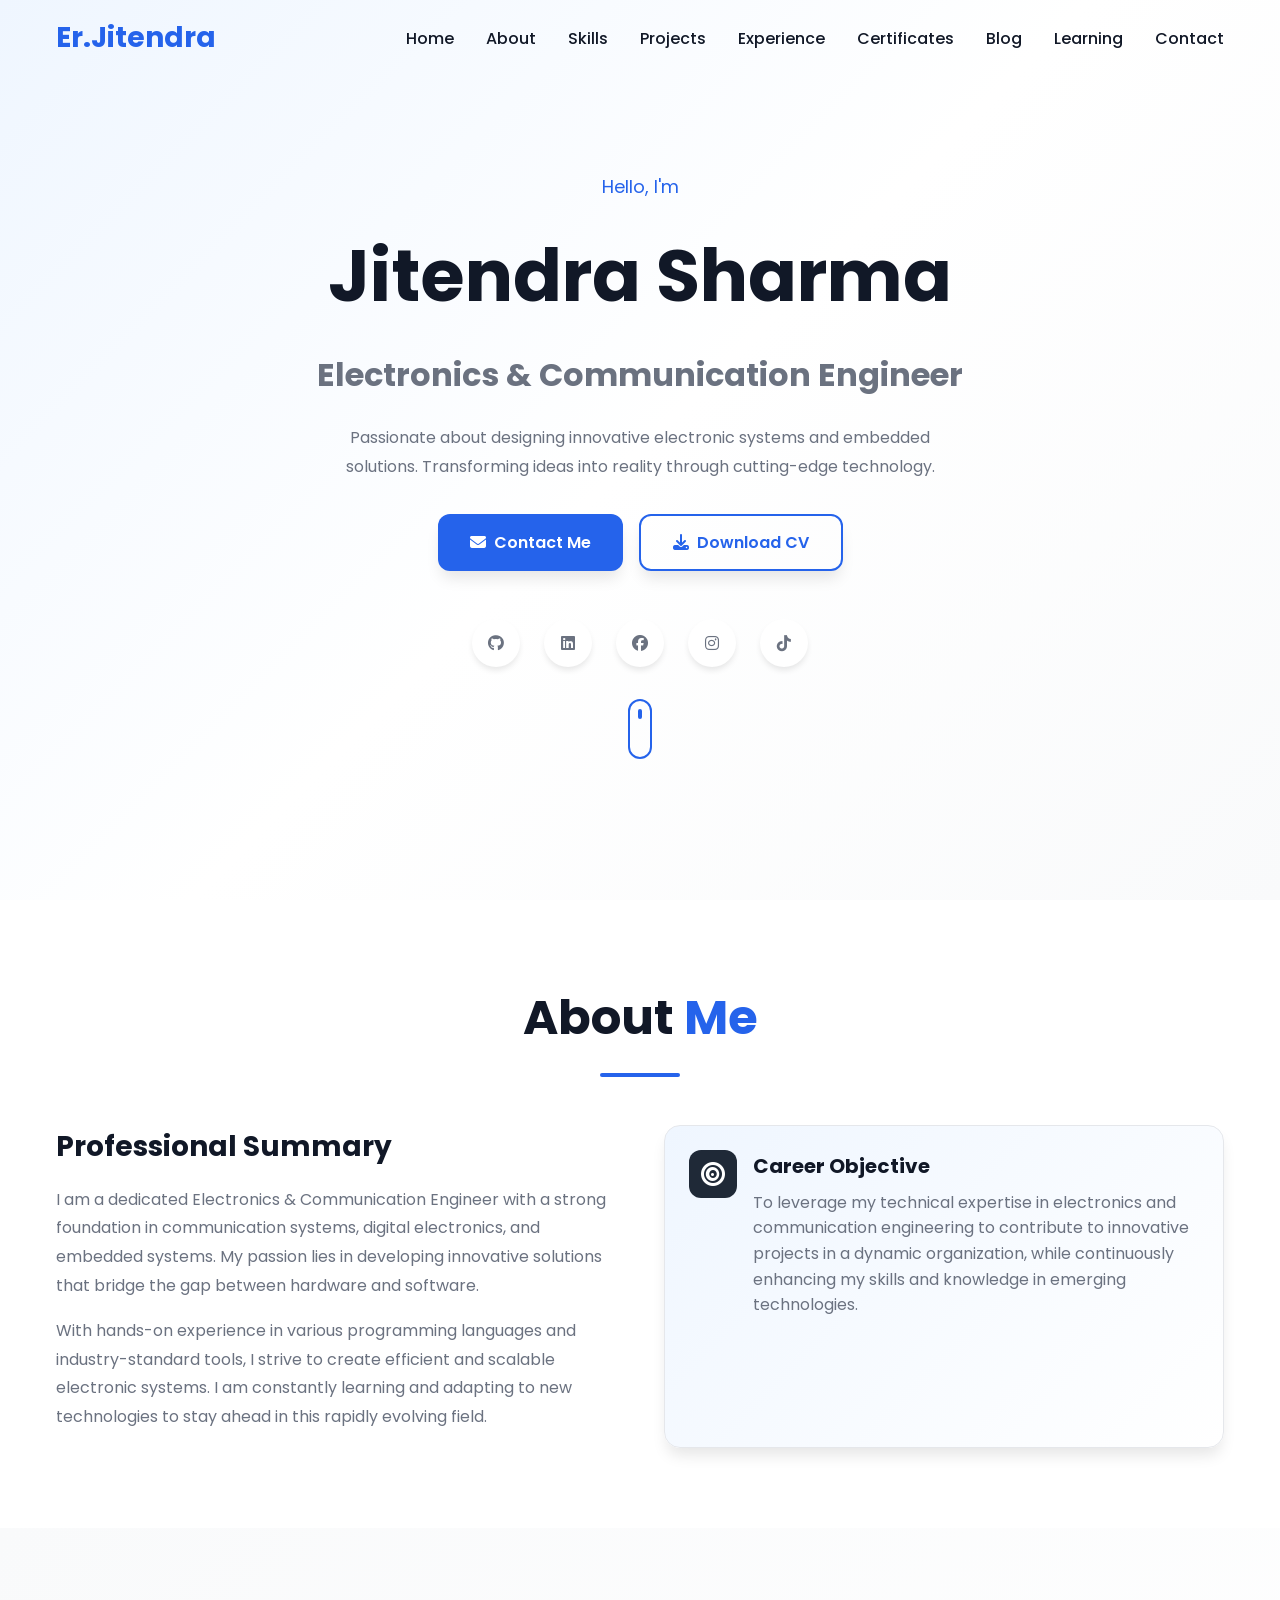
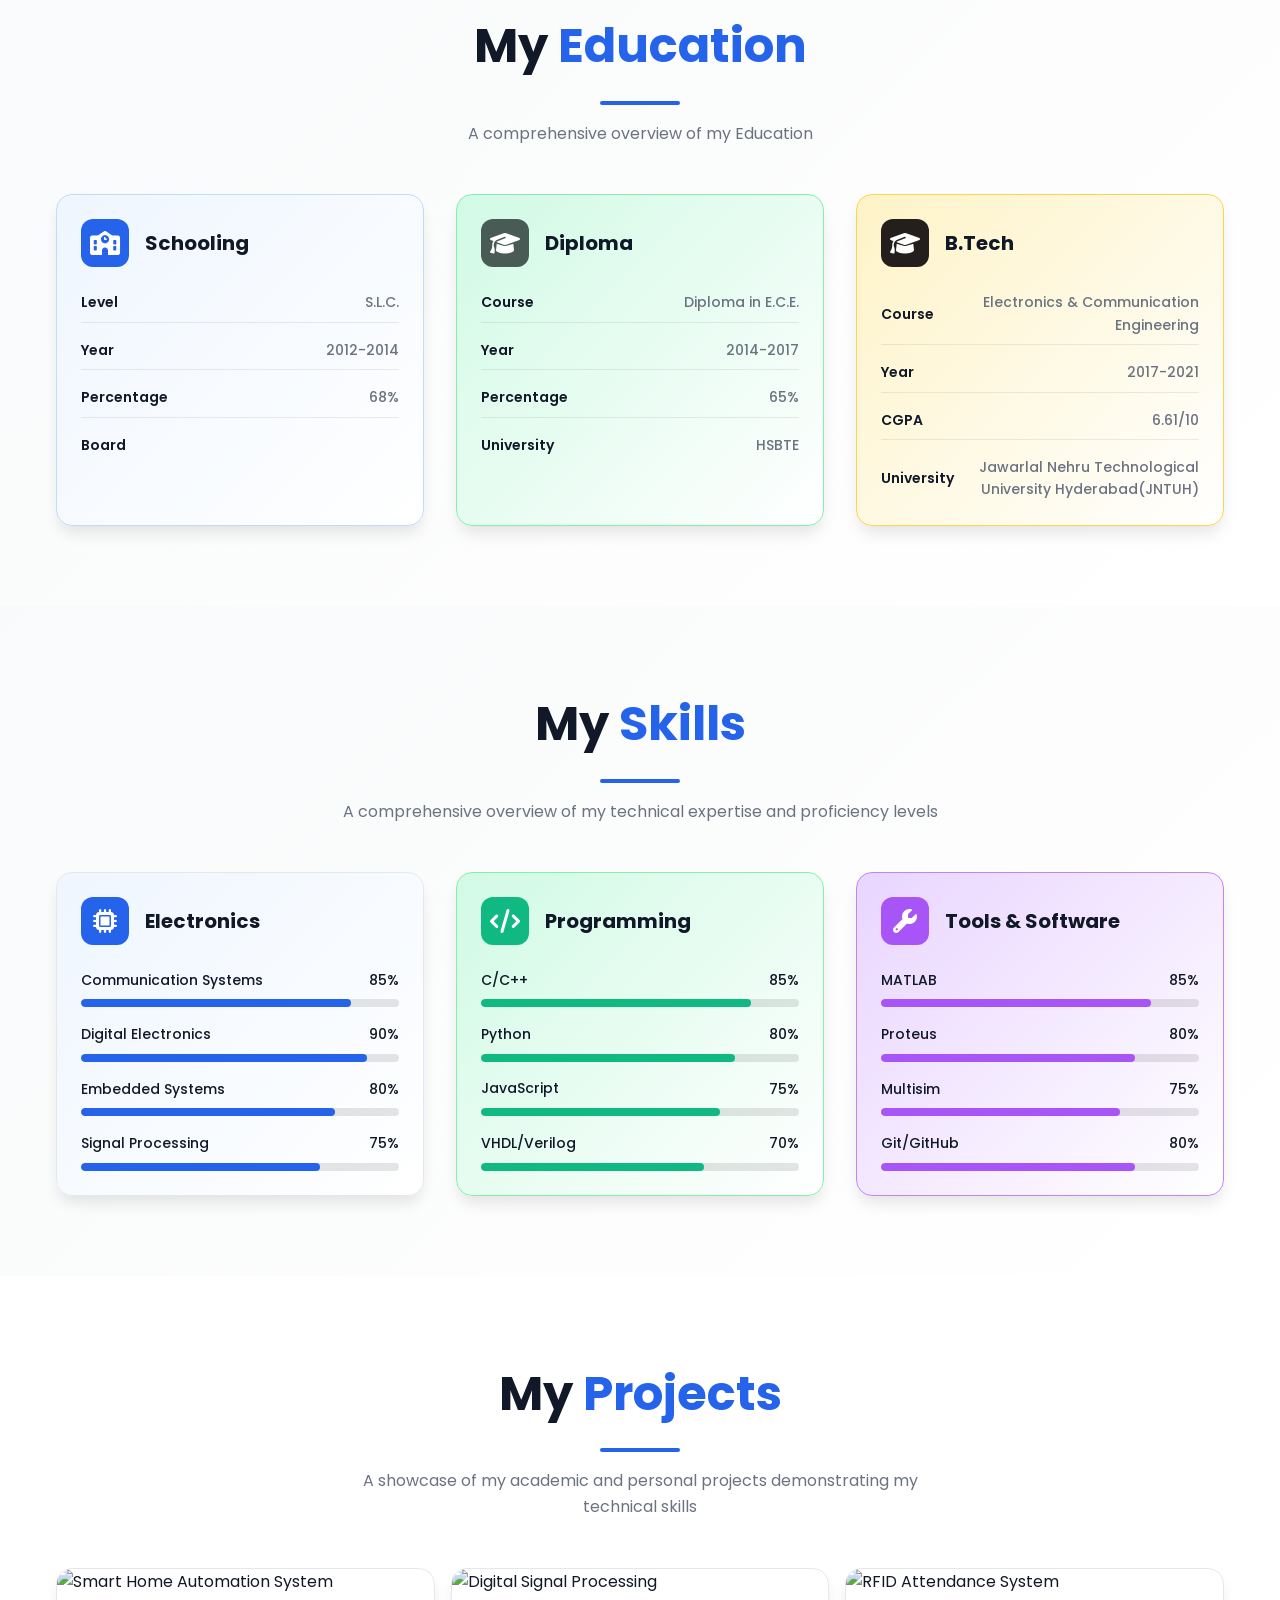
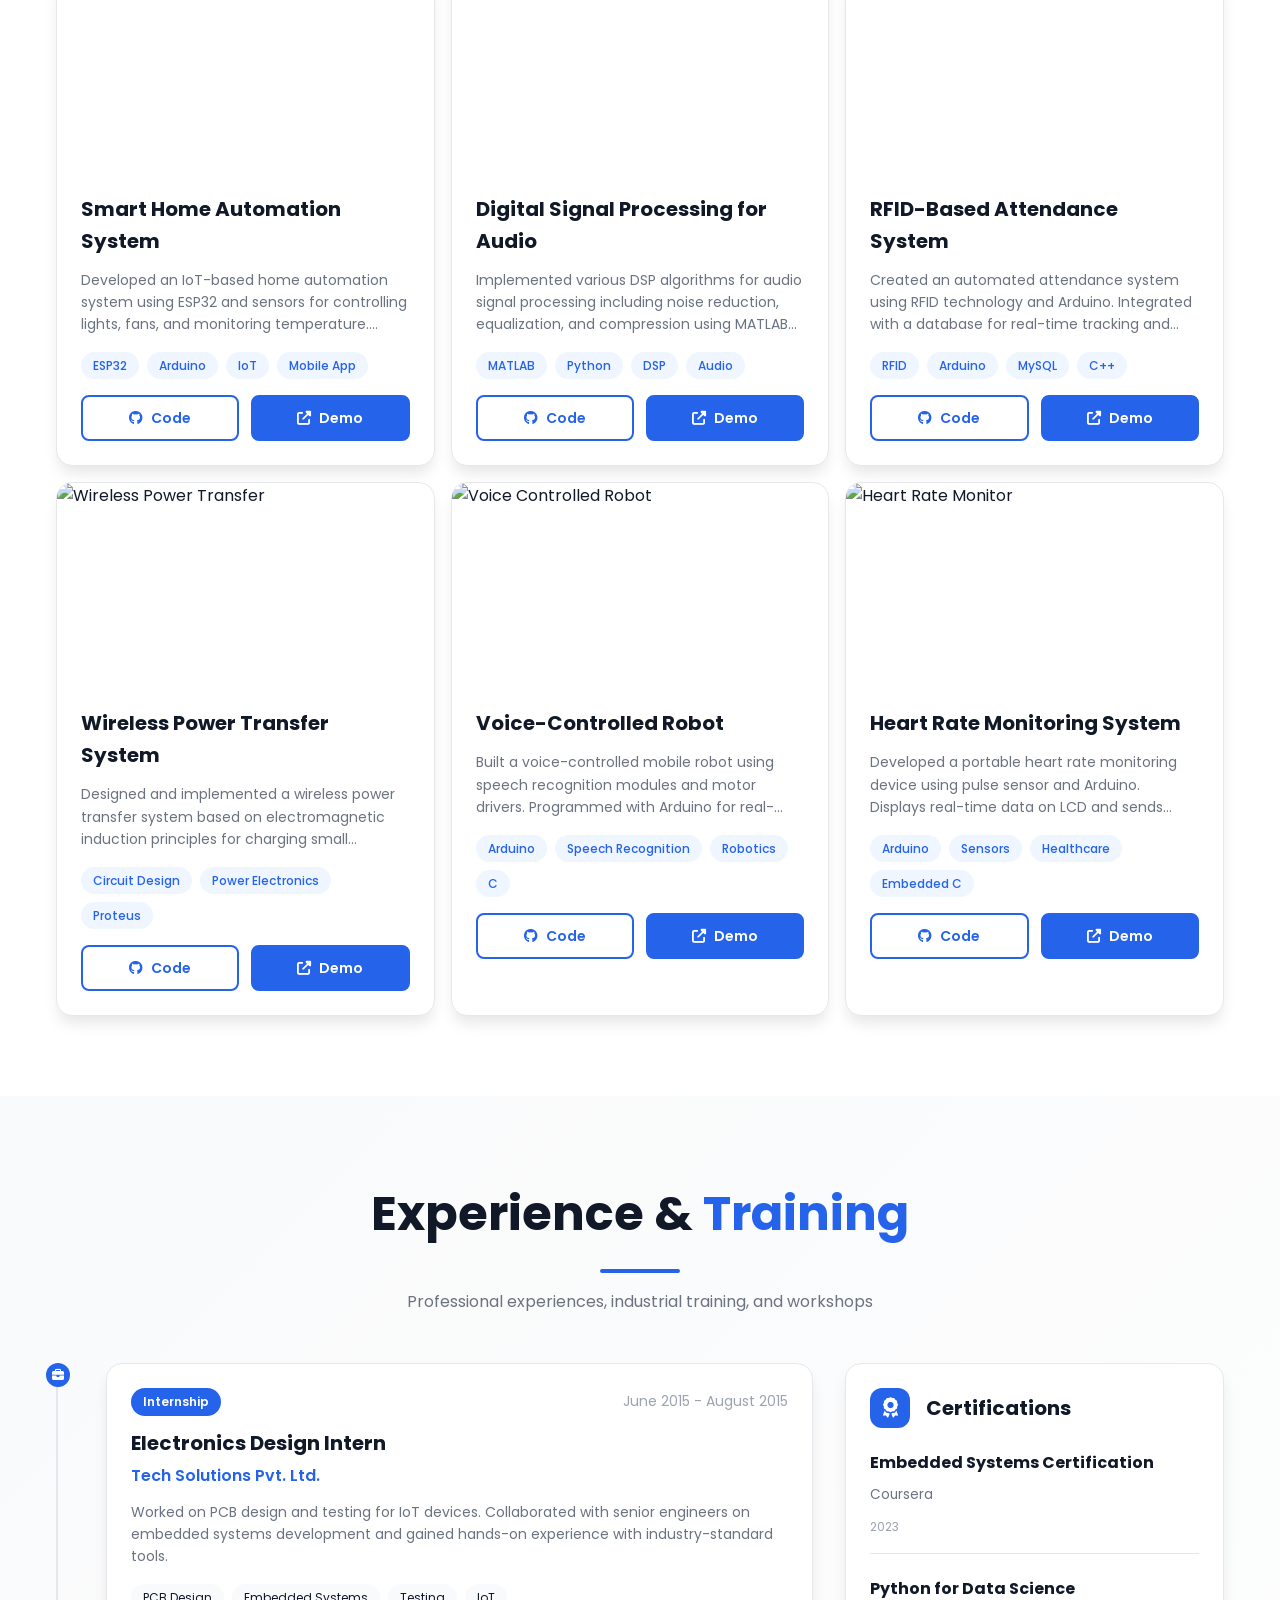
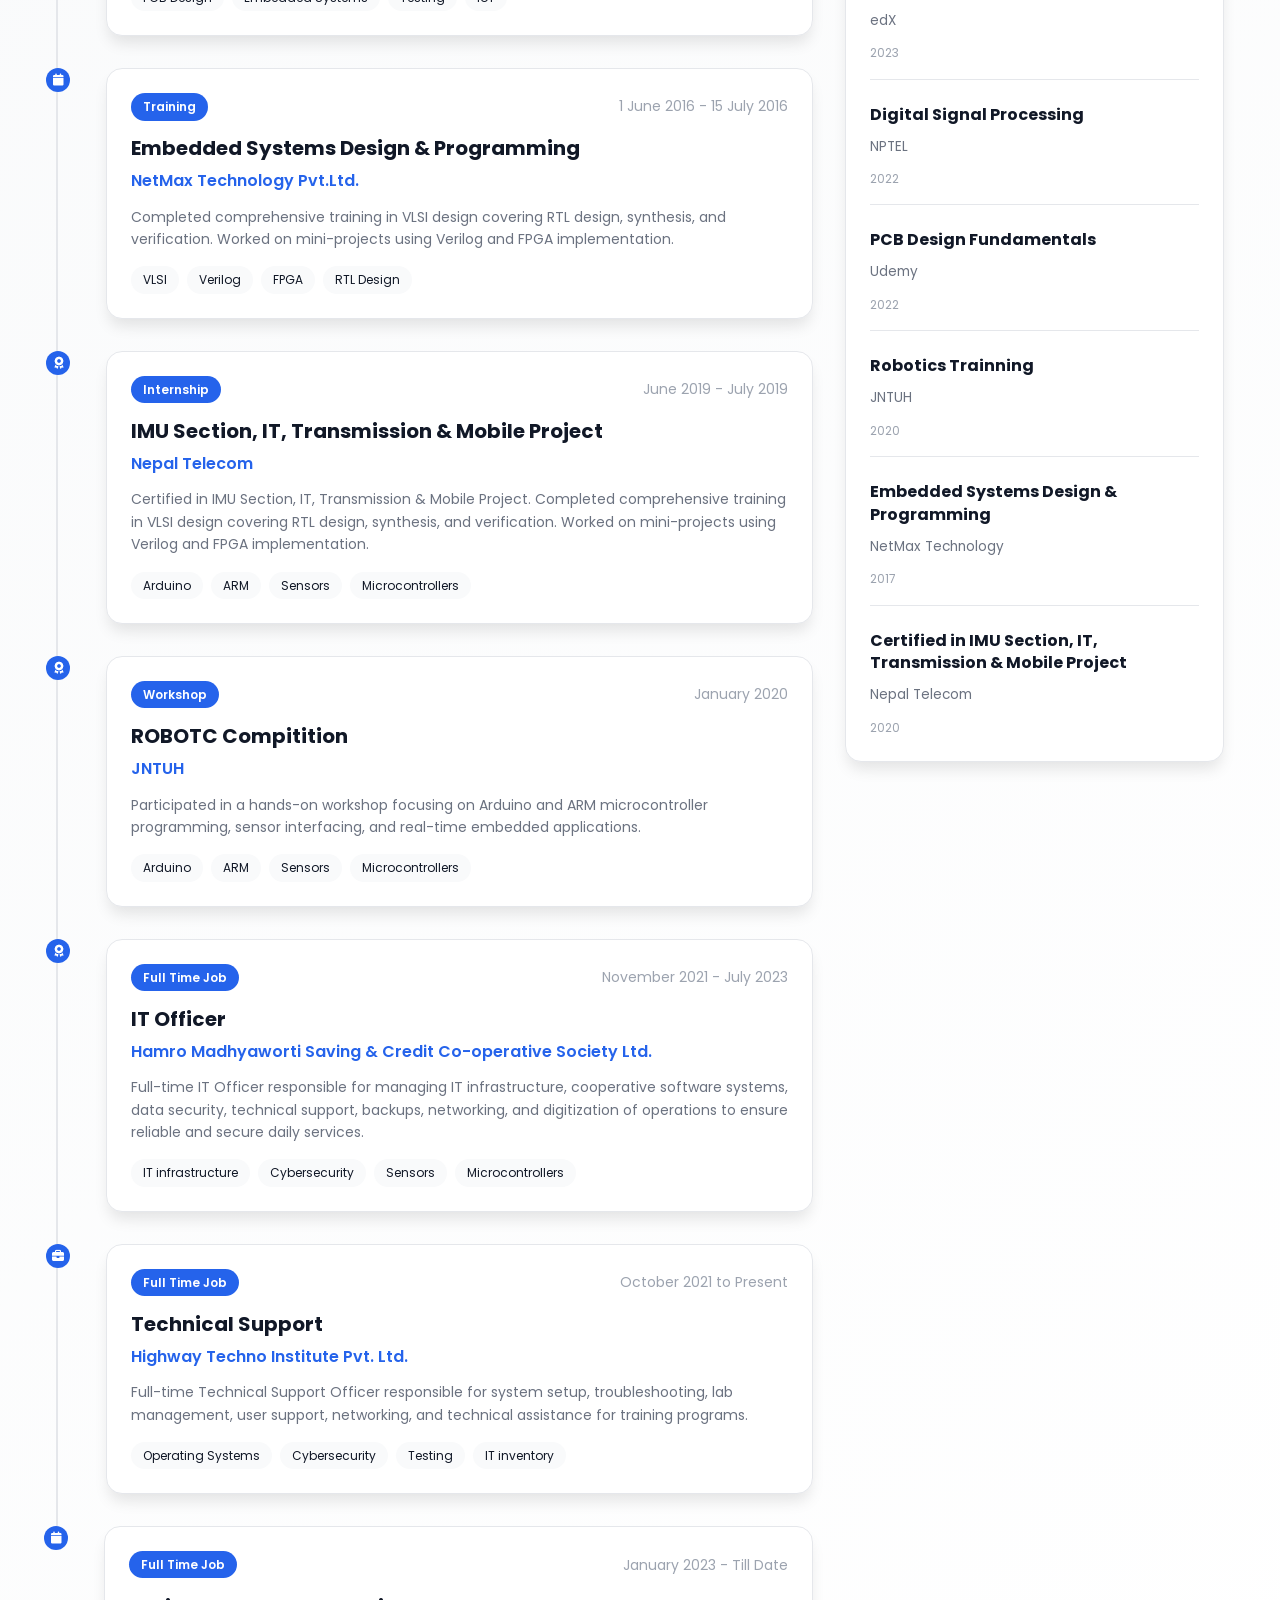
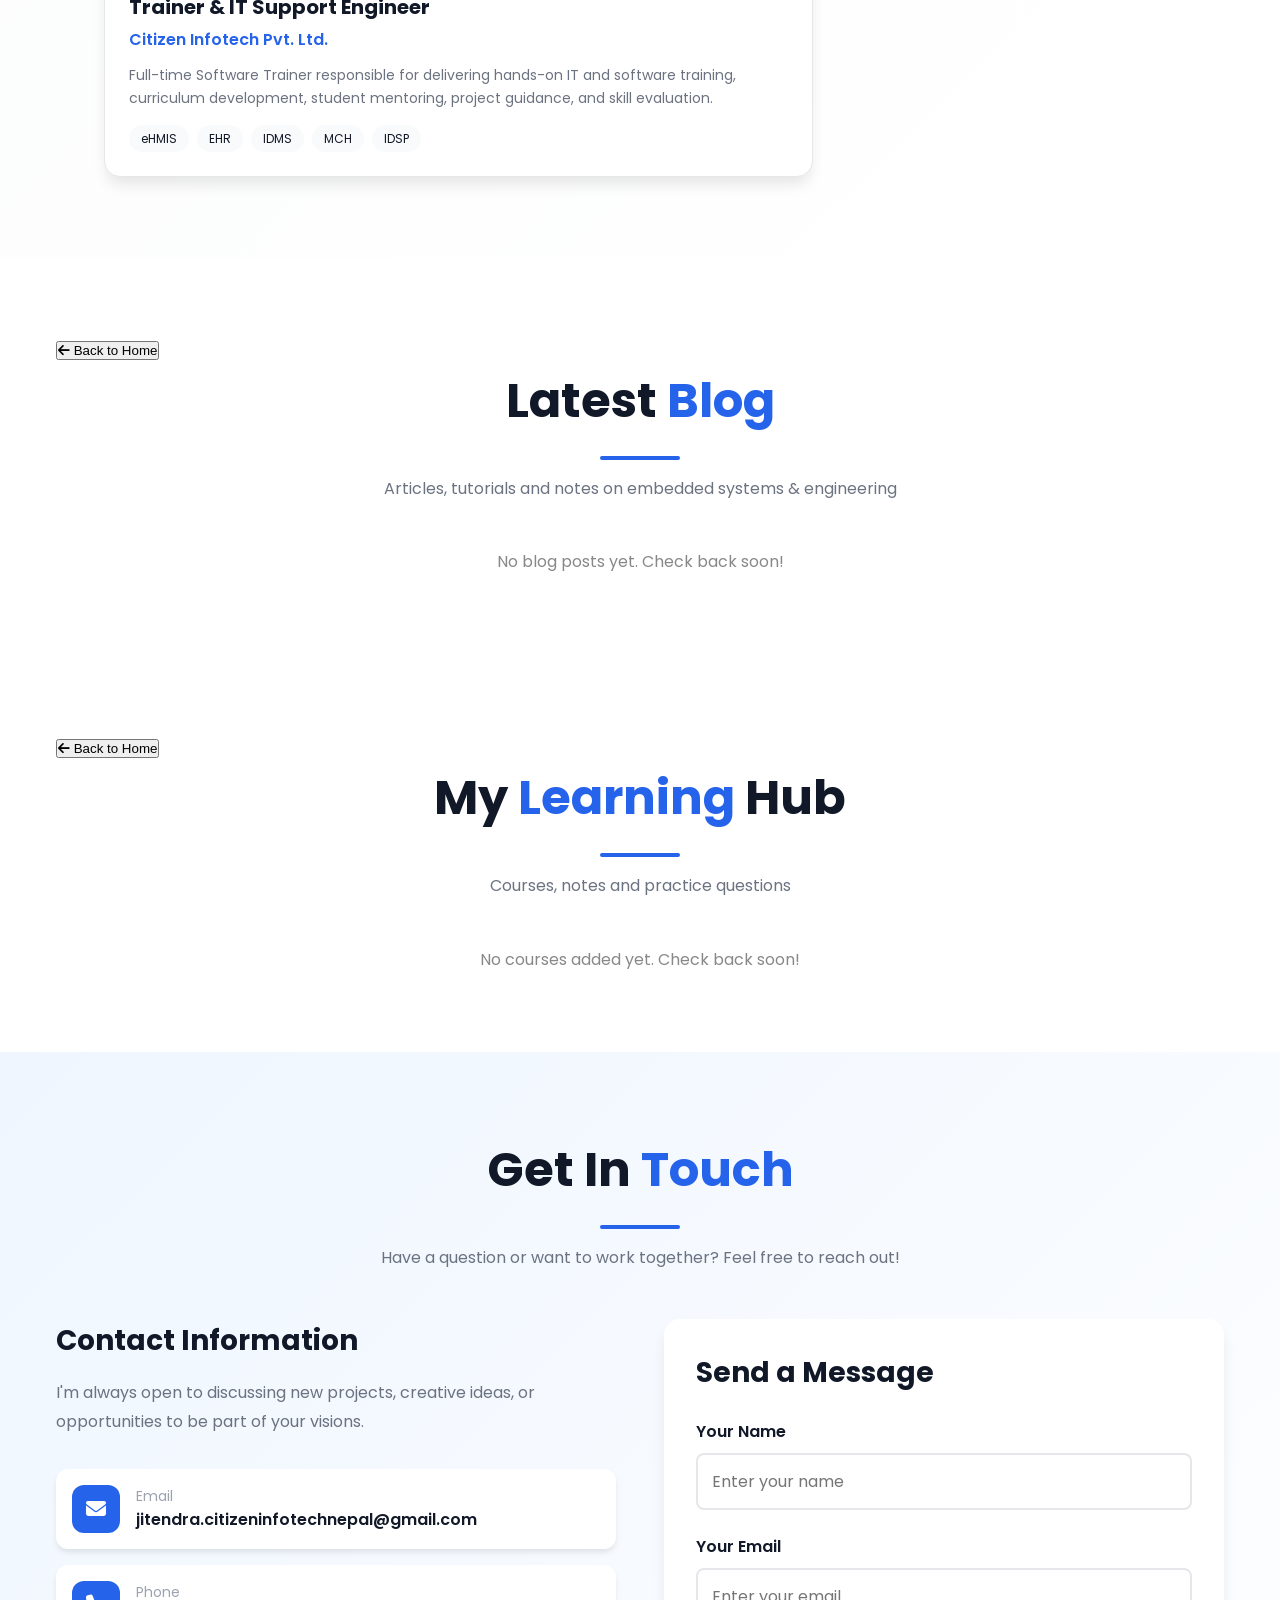
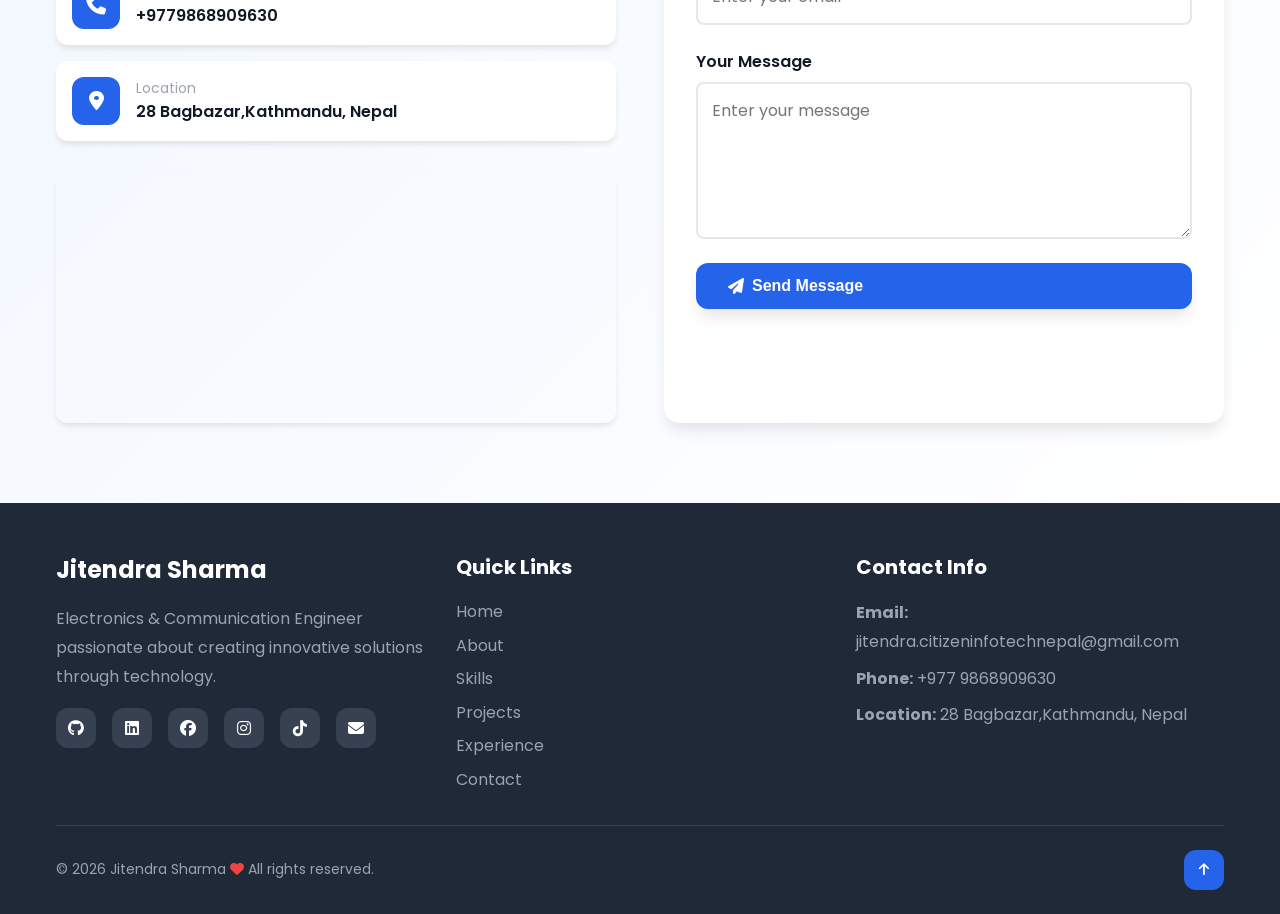
==== index.html @ 03e76b74 "Add back button to blog and learning sections" ====
<!DOCTYPE html>
<html lang="en">

<head>
    <meta charset="UTF-8">
    <meta name="viewport" content="width=device-width, initial-scale=1.0">

    <!-- Primary SEO Meta Tags -->
    <title>Jitendra Sharma | Electronics & Communication Engineer Portfolio</title>
    <meta name="description"
        content="Portfolio of Jitendra Sharma, an Electronics & Communication Engineer specializing in embedded systems, IoT, DSP and communication systems. View projects, skills & experience.">
    <meta name="keywords"
        content="Jitendra Sharma, Electronics Engineer, Communication Engineer, Embedded Systems Engineer, VLSI, IoT Developer, ESP32 Projects, Nepal Engineer Portfolio">
    <meta name="author" content="Jitendra Sharma">
    <meta name="robots" content="index, follow, max-image-preview:large, max-snippet:-1, max-video-preview:-1">
    <meta name="googlebot" content="index, follow">
    <link rel="canonical" href="https://www.jitendra-sharma.com.np/" />

    <!-- Local / Geo SEO -->
    <meta name="geo.region" content="NP-P3">
    <meta name="geo.placename" content="Kathmandu, Nepal">
    <meta name="geo.position" content="27.7050092;85.3189786">
    <meta name="ICBM" content="27.7050092, 85.3189786">

    <!-- Language / Locale -->
    <meta http-equiv="content-language" content="en">
    <link rel="alternate" href="https://www.jitendra-sharma.com.np/" hreflang="en">
    <link rel="alternate" href="https://www.jitendra-sharma.com.np/" hreflang="x-default">

    <!-- Sitemap -->
    <link rel="sitemap" type="application/xml" href="/sitemap.xml">

    <!-- Open Graph / Facebook -->
    <meta property="og:type" content="website">
    <meta property="og:url" content="https://www.jitendra-sharma.com.np/">
    <meta property="og:title" content="Jitendra Sharma | Electronics & Communication Engineer">
    <meta property="og:description"
        content="Portfolio showcasing embedded systems, IoT and communication engineering projects, skills and experience.">
    <meta property="og:image" content="https://www.jitendra-sharma.com.np/assets/og-image.jpg">
    <meta property="og:image:secure_url" content="https://www.jitendra-sharma.com.np/assets/og-image.jpg">
    <meta property="og:image:width" content="1200">
    <meta property="og:image:height" content="630">
    <meta property="og:image:alt" content="Jitendra Sharma - Electronics & Communication Engineer Portfolio">
    <meta property="og:locale" content="en_US">
    <meta property="og:site_name" content="Jitendra Sharma Portfolio">

    <!-- Twitter Card -->
    <meta name="twitter:card" content="summary_large_image">
    <meta name="twitter:url" content="https://www.jitendra-sharma.com.np/">
    <meta name="twitter:title" content="Jitendra Sharma | Electronics & Communication Engineer">
    <meta name="twitter:description"
        content="Portfolio showcasing embedded systems, IoT and communication engineering projects, skills and experience.">
    <meta name="twitter:image" content="https://www.jitendra-sharma.com.np/assets/og-image.jpg">
    <meta name="twitter:image:alt" content="Jitendra Sharma - Electronics & Communication Engineer Portfolio">

    <!-- Favicon -->
    <link rel="icon" type="image/png" href="favicon.png">
    <link rel="apple-touch-icon" href="apple-touch-icon.png">
    <link rel="manifest" href="/site.webmanifest">

    <!-- Theme -->
    <meta name="theme-color" content="#0a0a0a">
    <meta name="msapplication-TileColor" content="#0a0a0a">
    <meta name="format-detection" content="telephone=yes">
    <meta name="application-name" content="Jitendra Sharma Portfolio">
    <meta name="apple-mobile-web-app-title" content="Jitendra Sharma">
    <meta name="apple-mobile-web-app-capable" content="yes">
    <meta name="mobile-web-app-capable" content="yes">


    <!-- Google Fonts -->
    <link rel="preconnect" href="https://fonts.googleapis.com">
    <link rel="preconnect" href="https://fonts.gstatic.com" crossorigin>
    <link href="https://fonts.googleapis.com/css2?family=Poppins:wght@300;400;500;600;700;800&display=swap"
        rel="stylesheet">

    <!-- Font Awesome Icons -->
    <link rel="stylesheet" href="https://cdnjs.cloudflare.com/ajax/libs/font-awesome/6.4.0/css/all.min.css">

    <!-- Custom CSS -->
    <link rel="stylesheet" href="styles.css">

    <!-- Structured Data: Person Schema -->
    <script type="application/ld+json">
    {
        "@context": "https://schema.org",
        "@type": "Person",
        "name": "Jitendra Sharma",
        "url": "https://www.jitendra-sharma.com.np/",
        "jobTitle": "Electronics & Communication Engineer",
        "email": "mailto:jitendra.citizeninfotechnepal@gmail.com",
        "telephone": "+977-9868909630",
        "address": {
            "@type": "PostalAddress",
            "streetAddress": "28 Bagbazar",
            "addressLocality": "Kathmandu",
            "addressCountry": "NP"
        },
        "sameAs": [
            "https://github.com/Jitendra83-coder",
            "https://www.linkedin.com/in/jitendra-sharma-25b5ab20a",
            "https://www.facebook.com/s.jitendra83/",
            "https://www.instagram.com/s.jitendra83/",
            "https://www.tiktok.com/@soul_mate61"
        ],
        "alumniOf": {
            "@type": "CollegeOrUniversity",
            "name": "Jawaharlal Nehru Technological University Hyderabad"
        },
        "knowsAbout": ["Embedded Systems", "Communication Systems", "Digital Electronics", "IoT", "VLSI", "Signal Processing"],
        "inLanguage": "en"
    }
    </script>

    <!-- Structured Data: WebSite Schema -->
    <script type="application/ld+json">
    {
        "@context": "https://schema.org",
        "@type": "WebSite",
        "name": "Jitendra Sharma Portfolio",
        "url": "https://www.jitendra-sharma.com.np/",
        "description": "Portfolio of Jitendra Sharma, an Electronics & Communication Engineer specializing in embedded systems, IoT, DSP and communication systems.",
        "inLanguage": "en",
        "author": {
            "@type": "Person",
            "name": "Jitendra Sharma"
        }
    }
    </script>

    <!-- Structured Data: Breadcrumb Schema -->
    <script type="application/ld+json">
    {
        "@context": "https://schema.org",
        "@type": "BreadcrumbList",
        "itemListElement": [
            {"@type": "ListItem", "position": 1, "name": "Home", "item": "https://www.jitendra-sharma.com.np/#home"},
            {"@type": "ListItem", "position": 2, "name": "About", "item": "https://www.jitendra-sharma.com.np/#about"},
            {"@type": "ListItem", "position": 3, "name": "Skills", "item": "https://www.jitendra-sharma.com.np/#skills"},
            {"@type": "ListItem", "position": 4, "name": "Projects", "item": "https://www.jitendra-sharma.com.np/#projects"},
            {"@type": "ListItem", "position": 5, "name": "Experience", "item": "https://www.jitendra-sharma.com.np/#experience"},
            {"@type": "ListItem", "position": 6, "name": "Certificates", "item": "https://www.jitendra-sharma.com.np/#certifications"},
            {"@type": "ListItem", "position": 7, "name": "Contact", "item": "https://www.jitendra-sharma.com.np/#contact"}
        ]
    }
    </script>
</head>

<body>
    <!-- Navigation -->
    <nav id="navbar">
        <div class="nav-container">
            <a href="#home" class="logo">
                <div class="logo-img">
                    <span class="logo-text">Er.Jitendra</span>
                </div>
            </a>

            <ul class="nav-menu" id="navMenu">
                <li><a href="#home" class="nav-link">Home</a></li>
                <li><a href="#about" class="nav-link">About</a></li>
                <li><a href="#skills" class="nav-link">Skills</a></li>
                <li><a href="#projects" class="nav-link">Projects</a></li>
                <li><a href="#experience" class="nav-link">Experience</a></li>
                <li><a href="#certifications" class="nav-link">Certificates</a></li>
                <li><a href="#blog" class="nav-link">Blog</a></li>
                <li><a href="#learning" class="nav-link">Learning</a></li>
                <li><a href="#contact" class="nav-link">Contact</a></li>
            </ul>

            <div class="hamburger" id="hamburger">
                <span class="bar"></span>
                <span class="bar"></span>
                <span class="bar"></span>
            </div>
        </div>
    </nav>

    <!-- Hero Section -->
    <section id="home" class="hero">
        <div class="hero-content">
            <p class="hero-greeting">Hello, I'm</p>
            <h1 class="hero-name">Jitendra Sharma</h1>
            <h2 class="hero-title">Electronics & Communication Engineer</h2>
            <p class="hero-tagline">
                Passionate about designing innovative electronic systems and embedded solutions.
                Transforming ideas into reality through cutting-edge technology.
            </p>

            <div class="hero-buttons">
                <a href="#contact" class="btn btn-primary">
                    <i class="fas fa-envelope"></i> Contact Me
                </a>
                <a href="#" class="btn btn-secondary">
                    <i class="fas fa-download"></i> Download CV
                </a>
            </div>

            <div class="social-links">
                <a href="https://github.com/Jitendra83-coder" target="_blank" rel="noopener noreferrer"
                    aria-label="GitHub">
                    <i class="fab fa-github"></i>
                </a>
                <a href="https://www.linkedin.com/in/jitendra-sharma-25b5ab20a" target="_blank"
                    rel="noopener noreferrer" aria-label="LinkedIn">
                    <i class="fab fa-linkedin"></i>
                </a>
                <a href="https://www.facebook.com/s.jitendra83/" target="_blank" rel="noopener noreferrer"
                    aria-label="Facebook">
                    <i class="fab fa-facebook"></i>
                </a>
                <a href="https://www.instagram.com/s.jitendra83/" target="_blank" rel="noopener noreferrer"
                    aria-label="Instagram">
                    <i class="fab fa-instagram"></i>
                </a>
                <a href="https://www.tiktok.com/@soul_mate61" target="_blank" rel="noopener noreferrer"
                    aria-label="Tiktok">
                    <i class="fab fa-tiktok"></i>
                </a>
            </div>
            <div class="scroll-indicator">
                <div class="scroll-mouse">
                    <div class="scroll-wheel"></div>
                </div>
            </div>
        </div>
    </section>

    <!-- About Section -->
    <section id="about" class="about">
        <div class="container">
            <div class="section-header">
                <h2>About <span class="highlight">Me</span></h2>
                <div class="underline"></div>
            </div>

            <div class="about-content">
                <div class="about-text">
                    <h3>Professional Summary</h3>
                    <p>
                        I am a dedicated Electronics & Communication Engineer with a strong foundation in
                        communication systems, digital electronics, and embedded systems. My passion lies in
                        developing innovative solutions that bridge the gap between hardware and software.
                    </p>
                    <p>
                        With hands-on experience in various programming languages and industry-standard tools,
                        I strive to create efficient and scalable electronic systems. I am constantly learning
                        and adapting to new technologies to stay ahead in this rapidly evolving field.
                    </p>
                </div>

                <div class="info-card objective-card">
                    <div class="card-icon">
                        <i class="fas fa-bullseye"></i>
                    </div>
                    <div class="card-content">
                        <h4>Career Objective</h4>
                        <p>
                            To leverage my technical expertise in electronics and communication engineering
                            to contribute to innovative projects in a dynamic organization, while
                            continuously enhancing my skills and knowledge in emerging technologies.
                        </p>
                    </div>
                </div>

            </div>
        </div>
    </section>

    <!-- Education Section -->
    <section id="education" class="education">
        <div class="container">
            <div class="section-header">
                <h2>My <span class="highlight">Education</span></h2>
                <div class="underline"></div>
                <p class="section-subtitle">A comprehensive overview of my Education</p>
            </div>


            <div class="education-grid">
                <div class="education-category slc">
                    <div class="category-header">
                        <div class="category-icon">
                            <i class="fas fa-school"></i>
                        </div>
                        <h3>Schooling</h3>
                    </div>
                    <div class="education-details">
                        <div class="education-item">
                            <span class="education-label">Level</span>
                            <span class="education-value">S.L.C.</span>
                        </div>
                        <div class="education-item">
                            <span class="education-label">Year</span>
                            <span class="education-value">2012-2014</span>
                        </div>
                        <div class="education-item">
                            <span class="education-label">Percentage</span>
                            <span class="education-value">68%</span>
                        </div>
                        <div class="education-item">
                            <span class="education-label">Board</span>
                            <span class="education-value"></span>
                        </div>
                    </div>
                </div>

                <div class="education-category diploma">
                    <div class="category-header">
                        <div class="category-icon">
                            <i class="fas fa-graduation-cap"></i>
                        </div>
                        <h3>Diploma</h3>
                    </div>
                    <div class="education-details">
                        <div class="education-item">
                            <span class="education-label">Course</span>
                            <span class="education-value">Diploma in E.C.E.</span>
                        </div>
                        <div class="education-item">
                            <span class="education-label">Year</span>
                            <span class="education-value">2014-2017</span>
                        </div>
                        <div class="education-item">
                            <span class="education-label">Percentage</span>
                            <span class="education-value">65%</span>
                        </div>
                        <div class="education-item">
                            <span class="education-label">University</span>
                            <span class="education-value">HSBTE</span>
                        </div>
                    </div>
                </div>

                <div class="education-category btech">
                    <div class="category-header">
                        <div class="category-icon">
                            <i class="fas fa-graduation-cap"></i>
                        </div>
                        <h3>B.Tech</h3>
                    </div>
                    <div class="education-details">
                        <div class="education-item">
                            <span class="education-label">Course</span>
                            <span class="education-value">Electronics & Communication Engineering</span>
                        </div>
                        <div class="education-item">
                            <span class="education-label">Year</span>
                            <span class="education-value">2017-2021</span>
                        </div>
                        <div class="education-item">
                            <span class="education-label">CGPA</span>
                            <span class="education-value">6.61/10</span>
                        </div>
                        <div class="education-item">
                            <span class="education-label">University</span>
                            <span class="education-value">Jawarlal Nehru Technological University
                                Hyderabad(JNTUH)</span>
                        </div>
                    </div>
                </div>
            </div>
        </div>
    </section>

    <!-- Skills Section -->
    <section id="skills" class="skills">
        <div class="container">
            <div class="section-header">
                <h2>My <span class="highlight">Skills</span></h2>
                <div class="underline"></div>
                <p class="section-subtitle">A comprehensive overview of my technical expertise and
                    proficiency levels
                </p>
            </div>

            <div class="skills-grid">
                <!-- Electronics Skills -->
                <div class="skill-category electronics">
                    <div class="category-header">
                        <div class="category-icon">
                            <i class="fas fa-microchip"></i>
                        </div>
                        <h3>Electronics</h3>
                    </div>
                    <div class="skill-list">
                        <div class="skill-item">
                            <div class="skill-info">
                                <span>Communication Systems</span>
                                <span>85%</span>
                            </div>
                            <div class="progress-bar">
                                <div class="progress" style="width: 85%"></div>
                            </div>
                        </div>
                        <div class="skill-item">
                            <div class="skill-info">
                                <span>Digital Electronics</span>
                                <span>90%</span>
                            </div>
                            <div class="progress-bar">
                                <div class="progress" style="width: 90%"></div>
                            </div>
                        </div>
                        <div class="skill-item">
                            <div class="skill-info">
                                <span>Embedded Systems</span>
                                <span>80%</span>
                            </div>
                            <div class="progress-bar">
                                <div class="progress" style="width: 80%"></div>
                            </div>
                        </div>
                        <div class="skill-item">
                            <div class="skill-info">
                                <span>Signal Processing</span>
                                <span>75%</span>
                            </div>
                            <div class="progress-bar">
                                <div class="progress" style="width: 75%"></div>
                            </div>
                        </div>
                    </div>
                </div>

                <!-- Programming Skills -->
                <div class="skill-category programming">
                    <div class="category-header">
                        <div class="category-icon">
                            <i class="fas fa-code"></i>
                        </div>
                        <h3>Programming</h3>
                    </div>
                    <div class="skill-list">
                        <div class="skill-item">
                            <div class="skill-info">
                                <span>C/C++</span>
                                <span>85%</span>
                            </div>
                            <div class="progress-bar">
                                <div class="progress" style="width: 85%"></div>
                            </div>
                        </div>
                        <div class="skill-item">
                            <div class="skill-info">
                                <span>Python</span>
                                <span>80%</span>
                            </div>
                            <div class="progress-bar">
                                <div class="progress" style="width: 80%"></div>
                            </div>
                        </div>
                        <div class="skill-item">
                            <div class="skill-info">
                                <span>JavaScript</span>
                                <span>75%</span>
                            </div>
                            <div class="progress-bar">
                                <div class="progress" style="width: 75%"></div>
                            </div>
                        </div>
                        <div class="skill-item">
                            <div class="skill-info">
                                <span>VHDL/Verilog</span>
                                <span>70%</span>
                            </div>
                            <div class="progress-bar">
                                <div class="progress" style="width: 70%"></div>
                            </div>
                        </div>
                    </div>
                </div>

                <!-- Tools & Software Skills -->
                <div class="skill-category tools">
                    <div class="category-header">
                        <div class="category-icon">
                            <i class="fas fa-wrench"></i>
                        </div>
                        <h3>Tools & Software</h3>
                    </div>
                    <div class="skill-list">
                        <div class="skill-item">
                            <div class="skill-info">
                                <span>MATLAB</span>
                                <span>85%</span>
                            </div>
                            <div class="progress-bar">
                                <div class="progress" style="width: 85%"></div>
                            </div>
                        </div>
                        <div class="skill-item">
                            <div class="skill-info">
                                <span>Proteus</span>
                                <span>80%</span>
                            </div>
                            <div class="progress-bar">
                                <div class="progress" style="width: 80%"></div>
                            </div>
                        </div>
                        <div class="skill-item">
                            <div class="skill-info">
                                <span>Multisim</span>
                                <span>75%</span>
                            </div>
                            <div class="progress-bar">
                                <div class="progress" style="width: 75%"></div>
                            </div>
                        </div>
                        <div class="skill-item">
                            <div class="skill-info">
                                <span>Git/GitHub</span>
                                <span>80%</span>
                            </div>
                            <div class="progress-bar">
                                <div class="progress" style="width: 80%"></div>
                            </div>
                        </div>
                    </div>
                </div>
            </div>
        </div>
    </section>

    <!-- Projects Section -->
    <section id="projects" class="projects">
        <div class="container">
            <div class="section-header">
                <h2>My <span class="highlight">Projects</span></h2>
                <div class="underline"></div>
                <p class="section-subtitle">A showcase of my academic and personal projects demonstrating my
                    technical
                    skills</p>
            </div>

            <div class="projects-grid">
                <!-- Project 1 -->
                <div class="project-card">
                    <div class="project-image">
                        <img src="https://images.unsplash.com/photo-1558002038-1055907df827?w=600&h=400&fit=crop" loading="lazy" width="600" height="400"
                            alt="Smart Home Automation System">
                        <div class="project-overlay"></div>
                    </div>
                    <div class="project-content">
                        <h3>Smart Home Automation System</h3>
                        <p>Developed an IoT-based home automation system using ESP32 and sensors for
                            controlling lights,
                            fans, and monitoring temperature. Features mobile app integration for remote
                            control.</p>
                        <div class="project-tags">
                            <span class="tag">ESP32</span>
                            <span class="tag">Arduino</span>
                            <span class="tag">IoT</span>
                            <span class="tag">Mobile App</span>
                        </div>
                        <div class="project-links">
                            <a href="https://github.com" target="_blank" class="btn-link">
                                <i class="fab fa-github"></i> Code
                            </a>
                            <a href="#" target="_blank" class="btn-link primary">
                                <i class="fas fa-external-link-alt"></i> Demo
                            </a>
                        </div>
                    </div>
                </div>

                <!-- Project 2 -->
                <div class="project-card">
                    <div class="project-image">
                        <img src="https://images.unsplash.com/photo-1598488035139-bdbb2231ce04?w=600&h=400&fit=crop" loading="lazy" width="600" height="400"
                            alt="Digital Signal Processing">
                        <div class="project-overlay"></div>
                    </div>
                    <div class="project-content">
                        <h3>Digital Signal Processing for Audio</h3>
                        <p>Implemented various DSP algorithms for audio signal processing including noise
                            reduction,
                            equalization, and compression using MATLAB and Python.</p>
                        <div class="project-tags">
                            <span class="tag">MATLAB</span>
                            <span class="tag">Python</span>
                            <span class="tag">DSP</span>
                            <span class="tag">Audio</span>
                        </div>
                        <div class="project-links">
                            <a href="https://github.com" target="_blank" class="btn-link">
                                <i class="fab fa-github"></i> Code
                            </a>
                            <a href="#" target="_blank" class="btn-link primary">
                                <i class="fas fa-external-link-alt"></i> Demo
                            </a>
                        </div>
                    </div>
                </div>

                <!-- Project 3 -->
                <div class="project-card">
                    <div class="project-image">
                        <img src="https://images.unsplash.com/photo-1454165804606-c3d57bc86b40?w=600&h=400&fit=crop" loading="lazy" width="600" height="400"
                            alt="RFID Attendance System">
                        <div class="project-overlay"></div>
                    </div>
                    <div class="project-content">
                        <h3>RFID-Based Attendance System</h3>
                        <p>Created an automated attendance system using RFID technology and Arduino.
                            Integrated with a
                            database for real-time tracking and generating attendance reports.</p>
                        <div class="project-tags">
                            <span class="tag">RFID</span>
                            <span class="tag">Arduino</span>
                            <span class="tag">MySQL</span>
                            <span class="tag">C++</span>
                        </div>
                        <div class="project-links">
                            <a href="https://github.com" target="_blank" class="btn-link">
                                <i class="fab fa-github"></i> Code
                            </a>
                            <a href="#" target="_blank" class="btn-link primary">
                                <i class="fas fa-external-link-alt"></i> Demo
                            </a>
                        </div>
                    </div>
                </div>

                <!-- Project 4 -->
                <div class="project-card">
                    <div class="project-image">
                        <img src="https://images.unsplash.com/photo-1473341304170-971dccb5ac1e?w=600&h=400&fit=crop" loading="lazy" width="600" height="400"
                            alt="Wireless Power Transfer">
                        <div class="project-overlay"></div>
                    </div>
                    <div class="project-content">
                        <h3>Wireless Power Transfer System</h3>
                        <p>Designed and implemented a wireless power transfer system based on
                            electromagnetic induction
                            principles for charging small electronic devices.</p>
                        <div class="project-tags">
                            <span class="tag">Circuit Design</span>
                            <span class="tag">Power Electronics</span>
                            <span class="tag">Proteus</span>
                        </div>
                        <div class="project-links">
                            <a href="https://github.com" target="_blank" class="btn-link">
                                <i class="fab fa-github"></i> Code
                            </a>
                            <a href="#" target="_blank" class="btn-link primary">
                                <i class="fas fa-external-link-alt"></i> Demo
                            </a>
                        </div>
                    </div>
                </div>

                <!-- Project 5 -->
                <div class="project-card">
                    <div class="project-image">
                        <img src="https://images.unsplash.com/photo-1485827404703-89b55fcc595e?w=600&h=400&fit=crop" loading="lazy" width="600" height="400"
                            alt="Voice Controlled Robot">
                        <div class="project-overlay"></div>
                    </div>
                    <div class="project-content">
                        <h3>Voice-Controlled Robot</h3>
                        <p>Built a voice-controlled mobile robot using speech recognition modules and motor
                            drivers.
                            Programmed with Arduino for real-time command processing.</p>
                        <div class="project-tags">
                            <span class="tag">Arduino</span>
                            <span class="tag">Speech Recognition</span>
                            <span class="tag">Robotics</span>
                            <span class="tag">C</span>
                        </div>
                        <div class="project-links">
                            <a href="https://github.com" target="_blank" class="btn-link">
                                <i class="fab fa-github"></i> Code
                            </a>
                            <a href="#" target="_blank" class="btn-link primary">
                                <i class="fas fa-external-link-alt"></i> Demo
                            </a>
                        </div>
                    </div>
                </div>

                <!-- Project 6 -->
                <div class="project-card">
                    <div class="project-image">
                        <img src="https://images.unsplash.com/photo-1576091160399-112ba8d25d1d?w=600&h=400&fit=crop" loading="lazy" width="600" height="400"
                            alt="Heart Rate Monitor">
                        <div class="project-overlay"></div>
                    </div>
                    <div class="project-content">
                        <h3>Heart Rate Monitoring System</h3>
                        <p>Developed a portable heart rate monitoring device using pulse sensor and Arduino.
                            Displays
                            real-time data on LCD and sends alerts for abnormal readings.</p>
                        <div class="project-tags">
                            <span class="tag">Arduino</span>
                            <span class="tag">Sensors</span>
                            <span class="tag">Healthcare</span>
                            <span class="tag">Embedded C</span>
                        </div>
                        <div class="project-links">
                            <a href="https://github.com" target="_blank" class="btn-link">
                                <i class="fab fa-github"></i> Code
                            </a>
                            <a href="#" target="_blank" class="btn-link primary">
                                <i class="fas fa-external-link-alt"></i> Demo
                            </a>
                        </div>
                    </div>
                </div>
            </div>
        </div>
    </section>

    <!-- Experience Section -->
    <section id="experience" class="experience">
        <div class="container">
            <div class="section-header">
                <h2>Experience & <span class="highlight">Training</span></h2>
                <div class="underline"></div>
                <p class="section-subtitle">Professional experiences, industrial training, and workshops</p>
            </div>

            <div class="experience-content">
                <div class="timeline">
                    <!-- Experience 1 -->
                    <div class="timeline-item">
                        <div class="timeline-dot">
                            <i class="fas fa-briefcase"></i>
                        </div>
                        <div class="timeline-card">
                            <div class="card-header">
                                <span class="badge">Internship</span>
                                <span class="duration">June 2015 - August 2015</span>
                            </div>
                            <h3>Electronics Design Intern</h3>
                            <p class="company">Tech Solutions Pvt. Ltd. </p>
                            <p class="description">
                                Worked on PCB design and testing for IoT devices. Collaborated with senior
                                engineers on
                                embedded systems development and gained hands-on experience with
                                industry-standard
                                tools.
                            </p>
                            <div class="skills-tags">
                                <span class="skill-tag">PCB Design</span>
                                <span class="skill-tag">Embedded Systems</span>
                                <span class="skill-tag">Testing</span>
                                <span class="skill-tag">IoT</span>
                            </div>
                        </div>
                    </div>

                    <!-- Experience 2 -->
                    <div class="timeline-item">
                        <div class="timeline-dot">
                            <i class="fas fa-calendar"></i>
                        </div>
                        <div class="timeline-card">
                            <div class="card-header">
                                <span class="badge">Training</span>
                                <span class="duration">1 June 2016 - 15 July 2016</span>
                            </div>
                            <h3>Embedded Systems Design & Programming</h3>
                            <p class="company">NetMax Technology Pvt.Ltd. </p>
                            <p class="description">
                                Completed comprehensive training in VLSI design covering RTL design,
                                synthesis, and
                                verification. Worked on mini-projects using Verilog and FPGA implementation.
                            </p>
                            <div class="skills-tags">
                                <span class="skill-tag">VLSI</span>
                                <span class="skill-tag">Verilog</span>
                                <span class="skill-tag">FPGA</span>
                                <span class="skill-tag">RTL Design</span>
                            </div>
                        </div>
                    </div>

                    <!-- Experience 3 -->
                    <div class="timeline-item">
                        <div class="timeline-dot">
                            <i class="fas fa-award"></i>
                        </div>
                        <div class="timeline-card">
                            <div class="card-header">
                                <span class="badge">Internship</span>
                                <span class="duration">June 2019 - July 2019</span>
                            </div>
                            <h3>IMU Section, IT, Transmission & Mobile Project</h3>
                            <p class="company">Nepal Telecom </p>
                            <p class="description">
                                Certified in IMU Section, IT, Transmission & Mobile Project.
                                Completed comprehensive training in VLSI design covering RTL design,
                                synthesis, and
                                verification. Worked on mini-projects using Verilog and FPGA implementation.
                            </p>
                            <div class="skills-tags">
                                <span class="skill-tag">Arduino</span>
                                <span class="skill-tag">ARM</span>
                                <span class="skill-tag">Sensors</span>
                                <span class="skill-tag">Microcontrollers</span>
                            </div>
                        </div>
                    </div>
                    <!-- Experience 4 -->
                    <div class="timeline-item">
                        <div class="timeline-dot">
                            <i class="fas fa-award"></i>
                        </div>
                        <div class="timeline-card">
                            <div class="card-header">
                                <span class="badge">Workshop</span>
                                <span class="duration">January 2020</span>
                            </div>
                            <h3>ROBOTC Compitition</h3>
                            <p class="company">JNTUH</p>
                            <p class="description">
                                Participated in a hands-on workshop focusing on Arduino and ARM
                                microcontroller
                                programming, sensor interfacing, and real-time embedded applications.
                            </p>
                            <div class="skills-tags">
                                <span class="skill-tag">Arduino</span>
                                <span class="skill-tag">ARM</span>
                                <span class="skill-tag">Sensors</span>
                                <span class="skill-tag">Microcontrollers</span>
                            </div>
                        </div>
                    </div>
                    <!-- Experience 5 -->
                    <div class="timeline-item">
                        <div class="timeline-dot">
                            <i class="fas fa-award"></i>
                        </div>
                        <div class="timeline-card">
                            <div class="card-header">
                                <span class="badge">Full Time Job</span>
                                <span class="duration">November 2021 - July 2023</span>
                            </div>
                            <h3>IT Officer</h3>
                            <p class="company">Hamro Madhyaworti Saving & Credit Co-operative Society Ltd.</p>
                            <p class="description">
                                Full-time IT Officer responsible for managing IT infrastructure, cooperative
                                software
                                systems, data security, technical support, backups, networking, and digitization
                                of
                                operations to ensure reliable and secure daily services.
                            </p>
                            <div class="skills-tags">
                                <span class="skill-tag">IT infrastructure</span>
                                <span class="skill-tag">Cybersecurity</span>
                                <span class="skill-tag">Sensors</span>
                                <span class="skill-tag">Microcontrollers</span>
                            </div>
                        </div>
                    </div>
                    <!-- Experience 6 -->
                    <div class="timeline-item">
                        <div class="timeline-dot">
                            <i class="fas fa-briefcase"></i>
                        </div>
                        <div class="timeline-card">
                            <div class="card-header">
                                <span class="badge">Full Time Job</span>
                                <span class="duration">October 2021 to Present</span>
                            </div>
                            <h3>Technical Support</h3>
                            <p class="company">Highway Techno Institute Pvt. Ltd.</p>
                            <p class="description">
                                Full-time Technical Support Officer responsible for system setup,
                                troubleshooting, lab
                                management, user support, networking, and technical assistance for training
                                programs.
                            </p>
                            <div class="skills-tags">
                                <span class="skill-tag">Operating Systems</span>
                                <span class="skill-tag">Cybersecurity</span>
                                <span class="skill-tag">Testing</span>
                                <span class="skill-tag">IT inventory</span>
                            </div>
                        </div>
                    </div>

                    <!-- Experience 7 -->
                    <div class="timeline-item">
                        <div class="timeline-dot">
                            <i class="fas fa-calendar"></i>
                        </div>
                        <div class="timeline-card">
                            <div class="card-header">
                                <span class="badge">Full Time Job</span>
                                <span class="duration">January 2023 - Till Date</span>
                            </div>
                            <h3>Trainer & IT Support Engineer</h3>
                            <p class="company">Citizen Infotech Pvt. Ltd.</p>
                            <p class="description">
                                Full-time Software Trainer responsible for delivering hands-on IT and software
                                training,
                                curriculum development, student mentoring, project guidance, and skill
                                evaluation.
                            </p>
                            <div class="skills-tags">
                                <span class="skill-tag">eHMIS</span>
                                <span class="skill-tag">EHR</span>
                                <span class="skill-tag">IDMS</span>
                                <span class="skill-tag">MCH</span>
                                <span class="skill-tag">IDSP</span>
                            </div>
                        </div>
                    </div>

                </div>

                <!-- Certifications -->
                <div class="certifications" id="certifications">
                    <div class="cert-header">
                        <div class="cert-icon">
                            <i class="fas fa-award"></i>
                        </div>
                        <h3>Certifications</h3>
                    </div>
                    <div class="cert-list">
                        <div class="cert-item">
                            <h4>Embedded Systems Certification</h4>
                            <p>Coursera</p>
                            <span class="cert-year">2023</span>
                        </div>
                        <div class="cert-item">
                            <h4>Python for Data Science</h4>
                            <p>edX</p>
                            <span class="cert-year">2023</span>
                        </div>
                        <div class="cert-item">
                            <h4>Digital Signal Processing</h4>
                            <p>NPTEL</p>
                            <span class="cert-year">2022</span>
                        </div>
                        <div class="cert-item">
                            <h4>PCB Design Fundamentals</h4>
                            <p>Udemy</p>
                            <span class="cert-year">2022</span>
                        </div>
                        <div class="cert-item">
                            <h4>Robotics Trainning</h4>
                            <p>JNTUH</p>
                            <span class="cert-year">2020</span>
                        </div>
                        <div class="cert-item">
                            <h4>Embedded Systems Design & Programming</h4>
                            <p>NetMax Technology</p>
                            <span class="cert-year">2017</span>
                        </div>
                        <div class="cert-item">
                            <h4>Certified in IMU Section, IT, Transmission & Mobile Project</h4>
                            <p>Nepal Telecom</p>
                            <span class="cert-year">2020</span>
                        </div>
                    </div>
                </div>
            </div>
        </div>
    </section>

    <!-- Blog Section -->
    <section id="blog" class="blog">
        <div class="container">
            <button type="button" class="page-back-btn"><i class="fas fa-arrow-left"></i> Back to Home</button>
            <div class="section-header">
                <h2>Latest <span class="highlight">Blog</span></h2>
                <div class="underline"></div>
                <p class="section-subtitle">Articles, tutorials and notes on embedded systems & engineering</p>
            </div>
            <div class="blog-grid" style="display:grid; grid-template-columns: repeat(auto-fill, minmax(300px, 1fr)); gap:25px; margin-top:40px;">
                <!-- Blog posts loaded dynamically from admin panel -->
                <p style="color:#888; grid-column: 1/-1; text-align:center;">No blog posts yet. Check back soon!</p>
            </div>
        </div>
    </section>

    <!-- Learning Section -->
    <section id="learning" class="learning">
        <div class="container">
            <button type="button" class="page-back-btn"><i class="fas fa-arrow-left"></i> Back to Home</button>
            <div class="section-header">
                <h2>My <span class="highlight">Learning</span> Hub</h2>
                <div class="underline"></div>
                <p class="section-subtitle">Courses, notes and practice questions</p>
            </div>
            <div class="learning-courses" style="margin-top:40px;">
                <!-- Courses loaded dynamically from admin panel -->
                <p style="color:#888; text-align:center;">No courses added yet. Check back soon!</p>
            </div>
        </div>
    </section>

    <!-- Contact Section -->
    <section id="contact" class="contact">
        <div class="container">
            <div class="section-header">
                <h2>Get In <span class="highlight">Touch</span></h2>
                <div class="underline"></div>
                <p class="section-subtitle">Have a question or want to work together? Feel free to reach
                    out!</p>
            </div>

            <div class="contact-content">
                <div class="contact-info">
                    <h3>Contact Information</h3>
                    <p class="info-text">
                        I'm always open to discussing new projects, creative ideas, or opportunities to be
                        part of your visions.
                    </p>

                    <div class="info-items">
                        <a href="mailto:jitendra.citizeninfotechnepal@gmail.com" class="info-item">
                            <div class="info-icon">
                                <i class="fas fa-envelope"></i>
                            </div>
                            <div>
                                <p class="info-label">Email</p>
                                <p class="info-value">jitendra.citizeninfotechnepal@gmail.com</p>
                            </div>
                        </a>

                        <a href="tel:+9779868909630" class="info-item">
                            <div class="info-icon">
                                <i class="fas fa-phone"></i>
                            </div>
                            <div>
                                <p class="info-label">Phone</p>
                                <p class="info-value">+9779868909630</p>
                            </div>
                        </a>

                        <div class="info-item">
                            <div class="info-icon">
                                <i class="fas fa-map-marker-alt"></i>
                            </div>
                            <div>
                                <p class="info-label">Location</p>
                                <p class="info-value">28 Bagbazar,Kathmandu, Nepal</p>
                            </div>
                        </div>
                    </div>

                    <!-- Map -->
                    <div class="map-container">
                        <iframe
                            src="https://www.google.com/maps/embed?pb=!1m18!1m12!1m3!1d3532.1234!2d85.3189786!3d27.7050092!2m3!1f0!2f0!3f0!3m2!1i1024!2i768!4f13.1!3m3!1m2!1s0x39eb19075849239d:0x4ddaddd1271c3890!2sBagbazar,%20Kathmandu!5e0!3m2!1sen!2snp!4v1234567890"
                            width="100%" height="100%" style="border:0;" allowfullscreen="" loading="lazy"
                            title="Location Map">
                        </iframe>
                    </div>
                </div>

                <!-- Contact Form -->
                <div class="contact-form-wrapper">
                    <h3>Send a Message</h3>
                    <form id="contactForm" class="contact-form">
                        <div class="form-group">
                            <label for="name">Your Name</label>
                            <input type="text" id="name" name="name" placeholder="Enter your name" required>
                        </div>

                        <div class="form-group">
                            <label for="email">Your Email</label>
                            <input type="email" id="email" name="email" placeholder="Enter your email" required>
                        </div>

                        <div class="form-group">
                            <label for="message">Your Message</label>
                            <textarea id="message" name="message" rows="5" placeholder="Enter your message"
                                required></textarea>
                        </div>

                        <button type="submit" class="btn btn-primary btn-block">
                            <i class="fas fa-paper-plane"></i> Send Message
                        </button>
                    </form>

                    <!-- Success Message -->
                    <div id="formMessage" class="form-message"></div>
                </div>
            </div>
        </div>
    </section>

    <!-- Footer -->
    <footer class="footer">
        <div class="container">
            <div class="footer-content">
                <div class="footer-section">
                    <h3>Jitendra Sharma</h3>
                    <p>Electronics & Communication Engineer passionate about creating innovative solutions
                        through
                        technology.</p>
                    <div class="footer-social">
                        <a href="https://github.com/Jitendra83-coder" target="_blank" rel="noopener noreferrer"
                            aria-label="GitHub">
                            <i class="fab fa-github"></i>
                        </a>
                        <a href="https://www.linkedin.com/in/jitendra-sharma-25b5ab20a" target="_blank"
                            rel="noopener noreferrer" aria-label="LinkedIn">
                            <i class="fab fa-linkedin"></i>
                        </a>
                        <a href="https://www.facebook.com/s.jitendra83/" target="_blank" rel="noopener noreferrer"
                            aria-label="Facebook">
                            <i class="fab fa-facebook"></i>
                        </a>
                        <a href="https://www.instagram.com/s.jitendra83/" target="_blank" rel="noopener noreferrer"
                            aria-label="Instagram">
                            <i class="fab fa-instagram"></i>
                        </a>
                        <a href="https://www.tiktok.com/@soul_mate61" target="_blank" rel="noopener noreferrer"
                            aria-label="Tiktok">
                            <i class="fab fa-tiktok"></i>
                        </a>
                        <a href="mailto:jitendra.citizeninfotechnepal@gmail.com" aria-label="Email">
                            <i class="fas fa-envelope"></i>
                        </a>
                    </div>
                </div>

                <div class="footer-section">
                    <h4>Quick Links</h4>
                    <ul class="footer-links">
                        <li><a href="#home">Home</a></li>
                        <li><a href="#about">About</a></li>
                        <li><a href="#skills">Skills</a></li>
                        <li><a href="#projects">Projects</a></li>
                        <li><a href="#experience">Experience</a></li>
                        <li><a href="#contact">Contact</a></li>
                    </ul>
                </div>

                <div class="footer-section">
                    <h4>Contact Info</h4>
                    <ul class="footer-contact">
                        <li><strong>Email:</strong> jitendra.citizeninfotechnepal@gmail.com</li>
                        <li><strong>Phone:</strong> +977 9868909630</li>
                        <li><strong>Location:</strong> 28 Bagbazar,Kathmandu, Nepal</li>
                    </ul>
                </div>
            </div>

            <div class="footer-bottom">
                <p>© <span id="currentYear"></span> Jitendra Sharma <i class="fas fa-heart"></i> All rights
                    reserved.
                </p>
                <button id="scrollTop" class="scroll-top" aria-label="Scroll to top">
                    <i class="fas fa-arrow-up"></i>
                </button>
            </div>
        </div>
    </footer>

    <!-- Custom JavaScript -->
    <script src="script.js"></script>
</body>

</html>
---- styles.css ----
/* ===================================
   CSS Reset & Base Styles
   =================================== */
* {
    margin: 0;
    padding: 0;
    box-sizing: border-box;
}

:root {
    /* Colors */
    --primary-color: #2563eb;
    --primary-dark: #1d4ed8;
    --secondary-color: #1f2937;
    --text-dark: #111827;
    --text-gray: #6b7280;
    --text-light: #9ca3af;
    --bg-white: #ffffff;
    --bg-gray: #f9fafb;
    --bg-light-blue: #eff6ff;
    --border-color: #e5e7eb;

    /* Spacing */
    --spacing-xs: 0.5rem;
    --spacing-sm: 1rem;
    --spacing-md: 2rem;
    --spacing-lg: 4rem;
    --spacing-xl: 6rem;

    /* Border Radius */
    --radius-sm: 0.375rem;
    --radius-md: 0.5rem;
    --radius-lg: 0.75rem;
    --radius-xl: 1rem;

    /* Shadows */
    --shadow-sm: 0 1px 2px 0 rgba(0, 0, 0, 0.05);
    --shadow-md: 0 4px 6px -1px rgba(0, 0, 0, 0.1);
    --shadow-lg: 0 10px 15px -3px rgba(0, 0, 0, 0.1);
    --shadow-xl: 0 20px 25px -5px rgba(0, 0, 0, 0.1);

    /* Transitions */
    --transition: all 0.3s ease;
}

html {
    scroll-behavior: smooth;
}

body {
    font-family: 'Poppins', sans-serif;
    line-height: 1.6;
    color: var(--text-dark);
    background-color: var(--bg-white);
    overflow-x: hidden;
}

.container {
    max-width: 1200px;
    margin: 0 auto;
    padding: 0 1rem;
}

img {
    max-width: 100%;
    height: auto;
    display: block;
}

a {
    text-decoration: none;
    color: inherit;
}

ul {
    list-style: none;
}

/* ===================================
   Navigation
   =================================== */
#navbar {
    position: fixed;
    top: 0;
    left: 0;
    right: 0;
    background-color: rgba(255, 255, 255, 0);
    transition: var(--transition);
    z-index: 1000;
    padding: 1rem 0;
}

#navbar.scrolled {
    background-color: var(--bg-white);
    box-shadow: var(--shadow-md);
}

.nav-container {
    max-width: 1200px;
    margin: 0 auto;
    padding: 0 1rem;
    display: flex;
    justify-content: space-between;
    align-items: center;
}

.logo {
    font-size: 1.75rem;
    font-weight: 700;
    color: var(--primary-color);
    transition: var(--transition);
}

.logo:hover {
    transform: scale(1.05);
}

.nav-menu {
    display: flex;
    gap: 2rem;
    align-items: center;
}

.nav-link {
    color: var(--text-dark);
    font-weight: 500;
    position: relative;
    transition: var(--transition);
}

.nav-link::after {
    content: '';
    position: absolute;
    bottom: -5px;
    left: 0;
    width: 0;
    height: 2px;
    background-color: var(--primary-color);
    transition: var(--transition);
}

.nav-link:hover {
    color: var(--primary-color);
}

.nav-link:hover::after {
    width: 100%;
}

.hamburger {
    display: none;
    flex-direction: column;
    gap: 4px;
    cursor: pointer;
}

.bar {
    width: 25px;
    height: 3px;
    background-color: var(--text-dark);
    border-radius: 2px;
    transition: var(--transition);
}

.hamburger.active .bar:nth-child(1) {
    transform: rotate(-45deg) translate(-5px, 6px);
}

.hamburger.active .bar:nth-child(2) {
    opacity: 0;
}

.hamburger.active .bar:nth-child(3) {
    transform: rotate(45deg) translate(-5px, -6px);
}

/* ===================================
   Hero Section
   =================================== */
.hero {
    min-height: 100vh;
    display: flex;
    align-items: center;
    justify-content: center;
    background: linear-gradient(135deg, var(--bg-light-blue) 0%, var(--bg-white) 50%, var(--bg-gray) 100%);
    padding: 6rem 1rem 4rem;
    position: relative;
}

.hero-content {
    text-align: center;
    max-width: 800px;
    margin: 0 auto;
    animation: fadeInUp 1s ease;
}

.hero-greeting {
    color: var(--primary-color);
    font-size: 1.125rem;
    margin-bottom: 1rem;
    animation: fadeInUp 0.8s ease;
}

.hero-name {
    font-size: clamp(2.5rem, 6vw, 4.5rem);
    font-weight: 700;
    color: var(--text-dark);
    margin-bottom: 1rem;
    animation: fadeInUp 1s ease;
}

.hero-title {
    font-size: clamp(1.5rem, 4vw, 2rem);
    color: var(--text-gray);
    margin-bottom: 1.5rem;
    animation: fadeInUp 1.2s ease;
}

.hero-tagline {
    font-size: 1rem;
    color: var(--text-gray);
    max-width: 600px;
    margin: 0 auto 2rem;
    line-height: 1.8;
    animation: fadeInUp 1.4s ease;
}

.hero-buttons {
    display: flex;
    gap: 1rem;
    justify-content: center;
    flex-wrap: wrap;
    margin-bottom: 3rem;
    animation: fadeInUp 1.6s ease;
}

.btn {
    display: inline-flex;
    align-items: center;
    gap: 0.5rem;
    padding: 0.875rem 2rem;
    border-radius: var(--radius-lg);
    font-weight: 600;
    cursor: pointer;
    transition: var(--transition);
    border: none;
    font-size: 1rem;
}

.btn-primary {
    background-color: var(--primary-color);
    color: var(--bg-white);
    box-shadow: var(--shadow-lg);
}

.btn-primary:hover {
    background-color: var(--primary-dark);
    box-shadow: var(--shadow-xl);
    transform: translateY(-2px);
}

.btn-secondary {
    background-color: transparent;
    color: var(--primary-color);
    border: 2px solid var(--primary-color);
    box-shadow: var(--shadow-lg);
}

.btn-secondary:hover {
    background-color: var(--bg-light-blue);
    box-shadow: var(--shadow-xl);
    transform: translateY(-2px);
}

.btn-block {
    width: 100%;
}

.social-links {
    display: flex;
    gap: 1.5rem;
    justify-content: center;
    animation: fadeInUp 1.8s ease;
}

.social-links a {
    width: 3rem;
    height: 3rem;
    display: flex;
    align-items: center;
    justify-content: center;
    background-color: var(--bg-white);
    border-radius: 50%;
    color: var(--text-gray);
    box-shadow: var(--shadow-md);
    transition: var(--transition);
    position: relative;
}

.social-links a:hover {
    color: var(--primary-color);
    box-shadow: var(--shadow-lg);
    transform: translateY(-3px) rotate(5deg);
}

.social-links a::after {
    content: attr(aria-label);
    position: absolute;
    top: 120%;
    left: 50%;
    transform: translateX(-50%) translateY(-10px);
    background-color: var(--text-dark);
    color: var(--bg-white);
    padding: 0.25rem 0.5rem;
    border-radius: var(--radius-sm);
    font-size: 0.75rem;
    font-weight: 500;
    white-space: nowrap;
    opacity: 0;
    visibility: hidden;
    pointer-events: none;
    transition: all 0.3s cubic-bezier(0.68, -0.55, 0.265, 1.55);
    box-shadow: var(--shadow-md);
    z-index: 10;
}

.social-links a:hover::after {
    opacity: 1;
    visibility: visible;
    transform: translateX(-50%) translateY(0) rotate(-5deg);
}

.scroll-indicator {
    margin-top: 2rem;
    display: flex;
    justify-content: center;
    animation: fadeIn 2s ease;
}

.scroll-mouse {
    width: 24px;
    height: 60px;
    border: 2px solid var(--primary-color);
    border-radius: 20px;
    display: flex;
    justify-content: center;
    padding-top: 8px;
}

.scroll-wheel {
    width: 4px;
    height: 10px;
    background-color: var(--primary-color);
    border-radius: 2px;
    animation: scroll 1.5s infinite;
}

@keyframes scroll {
    0% {
        transform: translateY(0);
        opacity: 1;
    }

    100% {
        transform: translateY(12px);
        opacity: 0;
    }
}

/* ===================================
   Section Styles
   =================================== */
section {
    padding: 5rem 1rem;
}

.section-header {
    text-align: center;
    margin-bottom: 3rem;
}

.section-header h2 {
    font-size: clamp(2rem, 5vw, 3rem);
    color: var(--text-dark);
    margin-bottom: 1rem;
}

.highlight {
    color: var(--primary-color);
}

.underline {
    width: 80px;
    height: 4px;
    background-color: var(--primary-color);
    margin: 0 auto;
    border-radius: 2px;
}

.section-subtitle {
    color: var(--text-gray);
    margin-top: 1rem;
    max-width: 600px;
    margin-left: auto;
    margin-right: auto;
}

/* ===================================
   About Section
/* ===================================
   About Section
   =================================== */

.about {
    background-color: var(--bg-white);
}

.about-content {
    display: grid;
    grid-template-columns: repeat(auto-fit, minmax(300px, 1fr));
    gap: 2rem;
    align-items: start;
}

/* Text Content */

.about-text h3 {
    font-size: 1.75rem;
    color: var(--text-dark);
    margin-bottom: 1rem;
}

.about-text p {
    color: var(--text-gray);
    margin-bottom: 1rem;
    line-height: 1.8;
}

/* ===================================
   About Cards (FIXED GRID)
   =================================== */

.about-cards {
    display: none;
    /* Hide old container if present */
}

/* Card */

.info-card {
    background: linear-gradient(135deg, var(--bg-light-blue), var(--bg-white));
    padding: 1.5rem;
    border-radius: var(--radius-xl);
    box-shadow: var(--shadow-lg);
    border: 1px solid var(--border-color);
    display: flex;
    gap: 1rem;
    transition: var(--transition);
    height: 100%;
}

.info-card:hover {
    box-shadow: var(--shadow-xl);
    transform: translateY(-5px);
}

/* Icon */

.card-icon {
    width: 3rem;
    height: 3rem;
    background-color: var(--primary-color);
    border-radius: var(--radius-lg);
    display: flex;
    align-items: center;
    justify-content: center;
    color: var(--bg-white);
    flex-shrink: 0;
    font-size: 1.5rem;
}

/* Icon Variations */

.objective-card .card-icon {
    background-color: var(--secondary-color);
}

/* Content */

.card-content h4 {
    font-size: 1.25rem;
    color: var(--text-dark);
    margin-bottom: 0.5rem;
}

.card-content p {
    color: var(--text-gray);
    line-height: 1.6;
    margin-bottom: 0.25rem;
}

.year {
    font-size: 0.875rem;
    color: var(--text-light);
}

/* ===================================
   Responsive Safety
   =================================== */

@media (max-width: 640px) {
    .about-content {
        gap: 1.5rem;
    }
}

/* ===================================
   Education Section Styles
 /* ===================================
   Education Section (Skills-style UI)
   =================================== */

.education {
    background: linear-gradient(135deg, var(--bg-gray), var(--bg-white));
}

/* Grid same as skills */
.education-grid {
    /* FORCE FULL WIDTH BELOW SUMMARY/OBJECTIVE */
    display: grid;
    grid-template-columns: repeat(auto-fit, minmax(300px, 1fr));
    gap: 2rem;
    margin-top: 2rem;
}

/* Card same size & spacing as skill-category */
.education-category {
    background: linear-gradient(135deg, var(--bg-light-blue), var(--bg-white));
    padding: 1.5rem;
    border-radius: var(--radius-xl);
    box-shadow: var(--shadow-lg);
    border: 1px solid var(--border-color);
    transition: var(--transition);
}

.education-category:hover {
    box-shadow: var(--shadow-xl);
    transform: translateY(-5px);
}

/* Card color variations (soft & clean like skills) */
.education-category.slc {
    background: linear-gradient(135deg, #eff6ff, var(--bg-white));
    border-color: #bfdbfe;
}

.education-category.diploma {
    background: linear-gradient(135deg, #d1fae5, var(--bg-white));
    border-color: #86efac;
}

.education-category.btech {
    background: linear-gradient(135deg, #fef3c7, var(--bg-white));
    border-color: #fcd34d;
}

/* Header identical to skills */
.education-category .category-header {
    display: flex;
    align-items: center;
    gap: 1rem;
    margin-bottom: 1.5rem;
}

.education-category .category-icon {
    width: 3rem;
    height: 3rem;
    border-radius: var(--radius-lg);
    display: flex;
    align-items: center;
    justify-content: center;
    color: var(--bg-white);
    font-size: 1.5rem;
}

/* Icon colors like skill categories */
.education-category.slc .category-icon {
    background-color: var(--primary-color);
}

.education-category.diploma .category-icon {
    background-color: #485c55;
}

.education-category.btech .category-icon {
    background-color: #241e1c;
}

.education-category .category-header h3 {
    font-size: 1.25rem;
    color: var(--text-dark);
}

/* Details layout – clean like skill-list */
.education-details {
    display: flex;
    flex-direction: column;
    gap: 1rem;
}

.education-item {
    display: flex;
    justify-content: space-between;
    align-items: center;
    font-size: 0.875rem;
    color: var(--text-dark);
    padding-bottom: 0.5rem;
    border-bottom: 1px solid rgba(0, 0, 0, 0.08);
}

.education-item:last-child {
    border-bottom: none;
    padding-bottom: 0;
}

.education-label {
    font-weight: 600;
}

.education-value {
    font-weight: 500;
    color: var(--text-gray);
    text-align: right;
}

/* ===================================
   Skills Section
   =================================== */
.skills {
    background: linear-gradient(135deg, var(--bg-gray), var(--bg-white));
}

.skills-grid {
    display: grid;
    grid-template-columns: repeat(auto-fit, minmax(300px, 1fr));
    gap: 2rem;
}

.skill-category {
    background: linear-gradient(135deg, var(--bg-light-blue), var(--bg-white));
    padding: 1.5rem;
    border-radius: var(--radius-xl);
    box-shadow: var(--shadow-lg);
    border: 1px solid var(--border-color);
    transition: var(--transition);
}

.skill-category:hover {
    box-shadow: var(--shadow-xl);
    transform: translateY(-5px);
}

.programming {
    background: linear-gradient(135deg, #d1fae5, var(--bg-white));
    border-color: #86efac;
}

.tools {
    background: linear-gradient(135deg, #e9d5ff, var(--bg-white));
    border-color: #c084fc;
}

.category-header {
    display: flex;
    align-items: center;
    gap: 1rem;
    margin-bottom: 1.5rem;
}

.category-icon {
    width: 3rem;
    height: 3rem;
    background-color: var(--primary-color);
    border-radius: var(--radius-lg);
    display: flex;
    align-items: center;
    justify-content: center;
    color: var(--bg-white);
    font-size: 1.5rem;
}

.programming .category-icon {
    background-color: #10b981;
}

.tools .category-icon {
    background-color: #a855f7;
}

.category-header h3 {
    font-size: 1.25rem;
    color: var(--text-dark);
}

.skill-list {
    display: flex;
    flex-direction: column;
    gap: 1rem;
}

.skill-item {
    display: flex;
    flex-direction: column;
    gap: 0.5rem;
}

.skill-info {
    display: flex;
    justify-content: space-between;
    color: var(--text-dark);
    font-size: 0.875rem;
    font-weight: 500;
}

.progress-bar {
    height: 8px;
    background-color: rgba(0, 0, 0, 0.1);
    border-radius: 10px;
    overflow: hidden;
}

.progress {
    height: 100%;
    background-color: var(--primary-color);
    border-radius: 10px;
    transition: width 1s ease;
}

.programming .progress {
    background-color: #10b981;
}

.tools .progress {
    background-color: #a855f7;
}

/* ===================================
   Projects Section
   =================================== */
.projects {
    background-color: var(--bg-white);
}

.projects-grid {
    display: grid;
    grid-template-columns: repeat(auto-fit, minmax(300px, 1fr));
    gap: 1rem;
}

.project-card {
    background-color: var(--bg-white);
    border-radius: var(--radius-xl);
    box-shadow: var(--shadow-lg);
    overflow: hidden;
    border: 1px solid var(--border-color);
    transition: var(--transition);
}

.project-card:hover {
    box-shadow: var(--shadow-xl);
    transform: translateY(-10px);
}

.project-image {
    position: relative;
    height: 200px;
    overflow: hidden;
}

.project-image img {
    width: 100%;
    height: 100%;
    object-fit: cover;
    transition: var(--transition);
}

.project-card:hover .project-image img {
    transform: scale(1.1);
}

.project-overlay {
    position: absolute;
    inset: 0;
    background: linear-gradient(to top, rgba(0, 0, 0, 0.6), transparent);
    opacity: 0;
    transition: var(--transition);
}

.project-card:hover .project-overlay {
    opacity: 1;
}

.project-content {
    padding: 1.5rem;
}

.project-content h3 {
    font-size: 1.25rem;
    color: var(--text-dark);
    margin-bottom: 0.75rem;
    transition: var(--transition);
}

.project-card:hover .project-content h3 {
    color: var(--primary-color);
}

.project-content p {
    color: var(--text-gray);
    font-size: 0.875rem;
    line-height: 1.6;
    margin-bottom: 1rem;
    display: -webkit-box;
    -webkit-line-clamp: 3;
    line-clamp: 3;
    -webkit-box-orient: vertical;
    overflow: hidden;
}

.project-tags {
    display: flex;
    flex-wrap: wrap;
    gap: 0.5rem;
    margin-bottom: 1rem;
}

.tag {
    padding: 0.25rem 0.75rem;
    background-color: var(--bg-light-blue);
    color: var(--primary-color);
    border-radius: 20px;
    font-size: 0.75rem;
    font-weight: 500;
}

.project-links {
    display: flex;
    gap: 0.75rem;
}

.btn-link {
    flex: 1;
    display: flex;
    align-items: center;
    justify-content: center;
    gap: 0.5rem;
    padding: 0.625rem 1rem;
    border: 2px solid var(--primary-color);
    color: var(--primary-color);
    border-radius: var(--radius-md);
    font-weight: 600;
    font-size: 0.875rem;
    transition: var(--transition);
}

.btn-link:hover {
    background-color: var(--bg-light-blue);
}

.btn-link.primary {
    background-color: var(--primary-color);
    color: var(--bg-white);
}

.btn-link.primary:hover {
    background-color: var(--primary-dark);
}

/* ===================================
   Experience Section
   =================================== */
.experience {
    background: linear-gradient(135deg, var(--bg-gray), var(--bg-white));
}

.experience-content {
    display: grid;
    grid-template-columns: 1fr;
    gap: 2rem;
}

.timeline {
    position: relative;
}

.timeline-item {
    position: relative;
    padding-left: 3rem;
    padding-bottom: 2rem;
    border-left: 2px solid var(--border-color);
}

.timeline-item:last-child {
    border-left: none;
    padding-bottom: 0;
}

.timeline-dot {
    position: absolute;
    left: -0.75rem;
    top: 0;
    width: 1.5rem;
    height: 1.5rem;
    background-color: var(--primary-color);
    border-radius: 50%;
    display: flex;
    align-items: center;
    justify-content: center;
    color: var(--bg-white);
    font-size: 0.75rem;
}

.timeline-card {
    background-color: var(--bg-white);
    padding: 1.5rem;
    border-radius: var(--radius-xl);
    box-shadow: var(--shadow-lg);
    border: 1px solid var(--border-color);
    transition: var(--transition);
}

.timeline-card:hover {
    box-shadow: var(--shadow-xl);
    transform: translateX(5px);
}

.card-header {
    display: flex;
    justify-content: space-between;
    align-items: center;
    flex-wrap: wrap;
    gap: 0.5rem;
    margin-bottom: 0.75rem;
}

.badge {
    padding: 0.25rem 0.75rem;
    background-color: var(--primary-color);
    color: var(--bg-white);
    border-radius: 20px;
    font-size: 0.75rem;
    font-weight: 600;
}

.duration {
    color: var(--text-light);
    font-size: 0.875rem;
}

.timeline-card h3 {
    font-size: 1.25rem;
    color: var(--text-dark);
    margin-bottom: 0.25rem;
}

.company {
    color: var(--primary-color);
    font-weight: 600;
    margin-bottom: 0.75rem;
}

.description {
    color: var(--text-gray);
    font-size: 0.875rem;
    line-height: 1.6;
    margin-bottom: 1rem;
}

.skills-tags {
    display: flex;
    flex-wrap: wrap;
    gap: 0.5rem;
}

.skill-tag {
    padding: 0.25rem 0.75rem;
    background-color: var(--bg-gray);
    color: var(--text-dark);
    border-radius: 20px;
    font-size: 0.75rem;
}

.certifications {
    background-color: var(--bg-white);
    padding: 1.5rem;
    border-radius: var(--radius-xl);
    box-shadow: var(--shadow-lg);
    border: 1px solid var(--border-color);
    position: sticky;
    top: 6rem;
    height: fit-content;
}

.cert-header {
    display: flex;
    align-items: center;
    gap: 1rem;
    margin-bottom: 1.5rem;
}

.cert-icon {
    width: 2.5rem;
    height: 2.5rem;
    background-color: var(--primary-color);
    border-radius: var(--radius-lg);
    display: flex;
    align-items: center;
    justify-content: center;
    color: var(--bg-white);
    font-size: 1.25rem;
}

.cert-header h3 {
    font-size: 1.25rem;
    color: var(--text-dark);
}

.cert-list {
    display: flex;
    flex-direction: column;
    gap: 1.5rem;
}

.cert-item {
    padding-bottom: 1rem;
    border-bottom: 1px solid var(--border-color);
    display: flex;
    flex-direction: column;
    gap: 0.5rem;
}

.cert-item:last-child {
    border-bottom: none;
    padding-bottom: 0;
}

.cert-item h4 {
    font-size: 1rem;
    color: var(--text-dark);
    margin-bottom: 0.1rem;
    line-height: 1.4;
}

.cert-item p {
    color: var(--text-gray);
    font-size: 0.85rem;
    margin-bottom: 0.25rem;
}

.cert-item .cert-issuer {
    color: var(--primary-color);
    font-weight: 600;
}

.cert-year {
    color: var(--text-light);
    font-size: 0.75rem;
    display: inline-block;
}

.cert-item .description {
    font-size: 0.85rem;
    color: var(--text-gray);
    line-height: 1.5;
    margin: 0.25rem 0;
}

.cert-item .skills-tags {
    margin-top: 0.5rem;
}

.cert-item .skill-tag {
    padding: 0.15rem 0.5rem;
    font-size: 0.7rem;
    background-color: var(--bg-light-blue);
    color: var(--primary-color);
    border-radius: 4px;
}

/* ===================================
   Contact Section
   =================================== */
.contact {
    background: linear-gradient(135deg, var(--bg-light-blue), var(--bg-white));
}

.contact-content {
    display: grid;
    grid-template-columns: 1fr;
    gap: 3rem;
}

.contact-info h3 {
    font-size: 1.75rem;
    color: var(--text-dark);
    margin-bottom: 1rem;
}

.info-text {
    color: var(--text-gray);
    line-height: 1.8;
    margin-bottom: 2rem;
}

.info-items {
    display: flex;
    flex-direction: column;
    gap: 1rem;
    margin-bottom: 2rem;
}

.info-item {
    display: flex;
    align-items: center;
    gap: 1rem;
    padding: 1rem;
    background-color: var(--bg-white);
    border-radius: var(--radius-lg);
    box-shadow: var(--shadow-md);
    transition: var(--transition);
}

.info-item:hover {
    box-shadow: var(--shadow-lg);
    transform: translateX(5px);
}

.info-icon {
    width: 3rem;
    height: 3rem;
    background-color: var(--primary-color);
    border-radius: var(--radius-lg);
    display: flex;
    align-items: center;
    justify-content: center;
    color: var(--bg-white);
    font-size: 1.25rem;
    flex-shrink: 0;
}

.info-label {
    color: var(--text-light);
    font-size: 0.875rem;
}

.info-value {
    color: var(--text-dark);
    font-weight: 600;
}

.map-container {
    height: 250px;
    border-radius: var(--radius-lg);
    overflow: hidden;
    box-shadow: var(--shadow-md);
}

.contact-form-wrapper {
    background-color: var(--bg-white);
    padding: 2rem;
    border-radius: var(--radius-xl);
    box-shadow: var(--shadow-lg);
}

.contact-form-wrapper h3 {
    font-size: 1.75rem;
    color: var(--text-dark);
    margin-bottom: 1.5rem;
}

.contact-form {
    display: flex;
    flex-direction: column;
    gap: 1.5rem;
}

.form-group {
    display: flex;
    flex-direction: column;
    gap: 0.5rem;
}

.form-group label {
    color: var(--text-dark);
    font-weight: 600;
}

.form-group input,
.form-group textarea {
    padding: 0.875rem;
    border: 2px solid var(--border-color);
    border-radius: var(--radius-md);
    font-family: 'Poppins', sans-serif;
    font-size: 1rem;
    transition: var(--transition);
    background-color: var(--bg-white);
}

.form-group input:focus,
.form-group textarea:focus {
    outline: none;
    border-color: var(--primary-color);
    box-shadow: 0 0 0 3px rgba(37, 99, 235, 0.1);
}

.form-group textarea {
    resize: vertical;
    min-height: 120px;
}

.form-message {
    display: none;
    padding: 1rem;
    border-radius: var(--radius-md);
    margin-top: 1rem;
    font-weight: 500;
}

.form-message.success {
    display: block;
    background-color: #d1fae5;
    color: #065f46;
    border: 1px solid #86efac;
}

.form-message.error {
    display: block;
    background-color: #fee2e2;
    color: #991b1b;
    border: 1px solid #fca5a5;
}

/* ===================================
   Footer
   =================================== */
.footer {
    background-color: var(--secondary-color);
    color: var(--bg-white);
    padding: 3rem 1rem 1.5rem;
}

.footer-content {
    display: grid;
    grid-template-columns: repeat(auto-fit, minmax(250px, 1fr));
    gap: 2rem;
    margin-bottom: 2rem;
}

.footer-section h3 {
    font-size: 1.5rem;
    margin-bottom: 1rem;
}

.footer-section h4 {
    font-size: 1.25rem;
    margin-bottom: 1rem;
}

.footer-section p {
    color: #9ca3af;
    line-height: 1.8;
    margin-bottom: 1rem;
}

.footer-social {
    display: flex;
    gap: 1rem;
}

.footer-social a {
    width: 2.5rem;
    height: 2.5rem;
    display: flex;
    align-items: center;
    justify-content: center;
    background-color: #374151;
    border-radius: var(--radius-lg);
    color: var(--bg-white);
    transition: var(--transition);
}

.footer-social a:hover {
    background-color: var(--primary-color);
    transform: translateY(-3px) rotate(5deg);
}

.footer-links,
.footer-contact {
    display: flex;
    flex-direction: column;
    gap: 0.5rem;
}

.footer-links a {
    color: #9ca3af;
    transition: var(--transition);
}

.footer-links a:hover {
    color: var(--primary-color);
}

.footer-contact li {
    color: #9ca3af;
    line-height: 1.8;
}

.footer-bottom {
    border-top: 1px solid #374151;
    padding-top: 1.5rem;
    display: flex;
    justify-content: space-between;
    align-items: center;
    flex-wrap: wrap;
    gap: 1rem;
}

.footer-bottom p {
    color: #9ca3af;
    font-size: 0.875rem;
}

.footer-bottom i.fa-heart {
    color: #ef4444;
}

.scroll-top {
    width: 2.5rem;
    height: 2.5rem;
    background-color: var(--primary-color);
    border: none;
    border-radius: var(--radius-lg);
    color: var(--bg-white);
    cursor: pointer;
    transition: var(--transition);
    display: flex;
    align-items: center;
    justify-content: center;
}

.scroll-top:hover {
    background-color: var(--primary-dark);
    transform: translateY(-3px);
}

/* ===================================
   Animations
   =================================== */
@keyframes fadeIn {
    from {
        opacity: 0;
    }

    to {
        opacity: 1;
    }
}

@keyframes fadeInUp {
    from {
        opacity: 0;
        transform: translateY(30px);
    }

    to {
        opacity: 1;
        transform: translateY(0);
    }
}

/* ===================================
   Responsive Design
   =================================== */
@media (min-width: 768px) {
    .about-content {
        grid-template-columns: 1fr 1fr;
        gap: 3rem;
    }

    .contact-content {
        grid-template-columns: 1fr 1fr;
    }

    .experience-content {
        grid-template-columns: 2fr 1fr;
    }
}

@media (max-width: 768px) {
    .nav-menu {
        position: fixed;
        left: -100%;
        top: 70px;
        flex-direction: column;
        background-color: var(--bg-white);
        width: 100%;
        text-align: center;
        transition: var(--transition);
        box-shadow: var(--shadow-lg);
        padding: 2rem 0;
        gap: 1rem;
    }

    .nav-menu.active {
        left: 0;
    }

    .hamburger {
        display: flex;
    }

    .hero {
        padding: 5rem 1rem 3rem;
    }

    .hero-buttons {
        flex-direction: column;
        align-items: stretch;
    }

    section {
        padding: 3rem 1rem;
    }

    .skills-grid {
        grid-template-columns: 1fr;
    }

    .projects-grid {
        grid-template-columns: 1fr;
    }

    .certifications {
        position: static;
    }

    .about-cards {
        grid-template-columns: 1fr;
    }
}

@media (max-width: 480px) {
    .hero-name {
        font-size: 2rem;
    }

    .hero-title {
        font-size: 1.25rem;
    }

    .section-header h2 {
        font-size: 1.75rem;
    }

    .project-links {
        flex-direction: column;
    }

    .footer-bottom {
        flex-direction: column;
        text-align: center;
    }
}
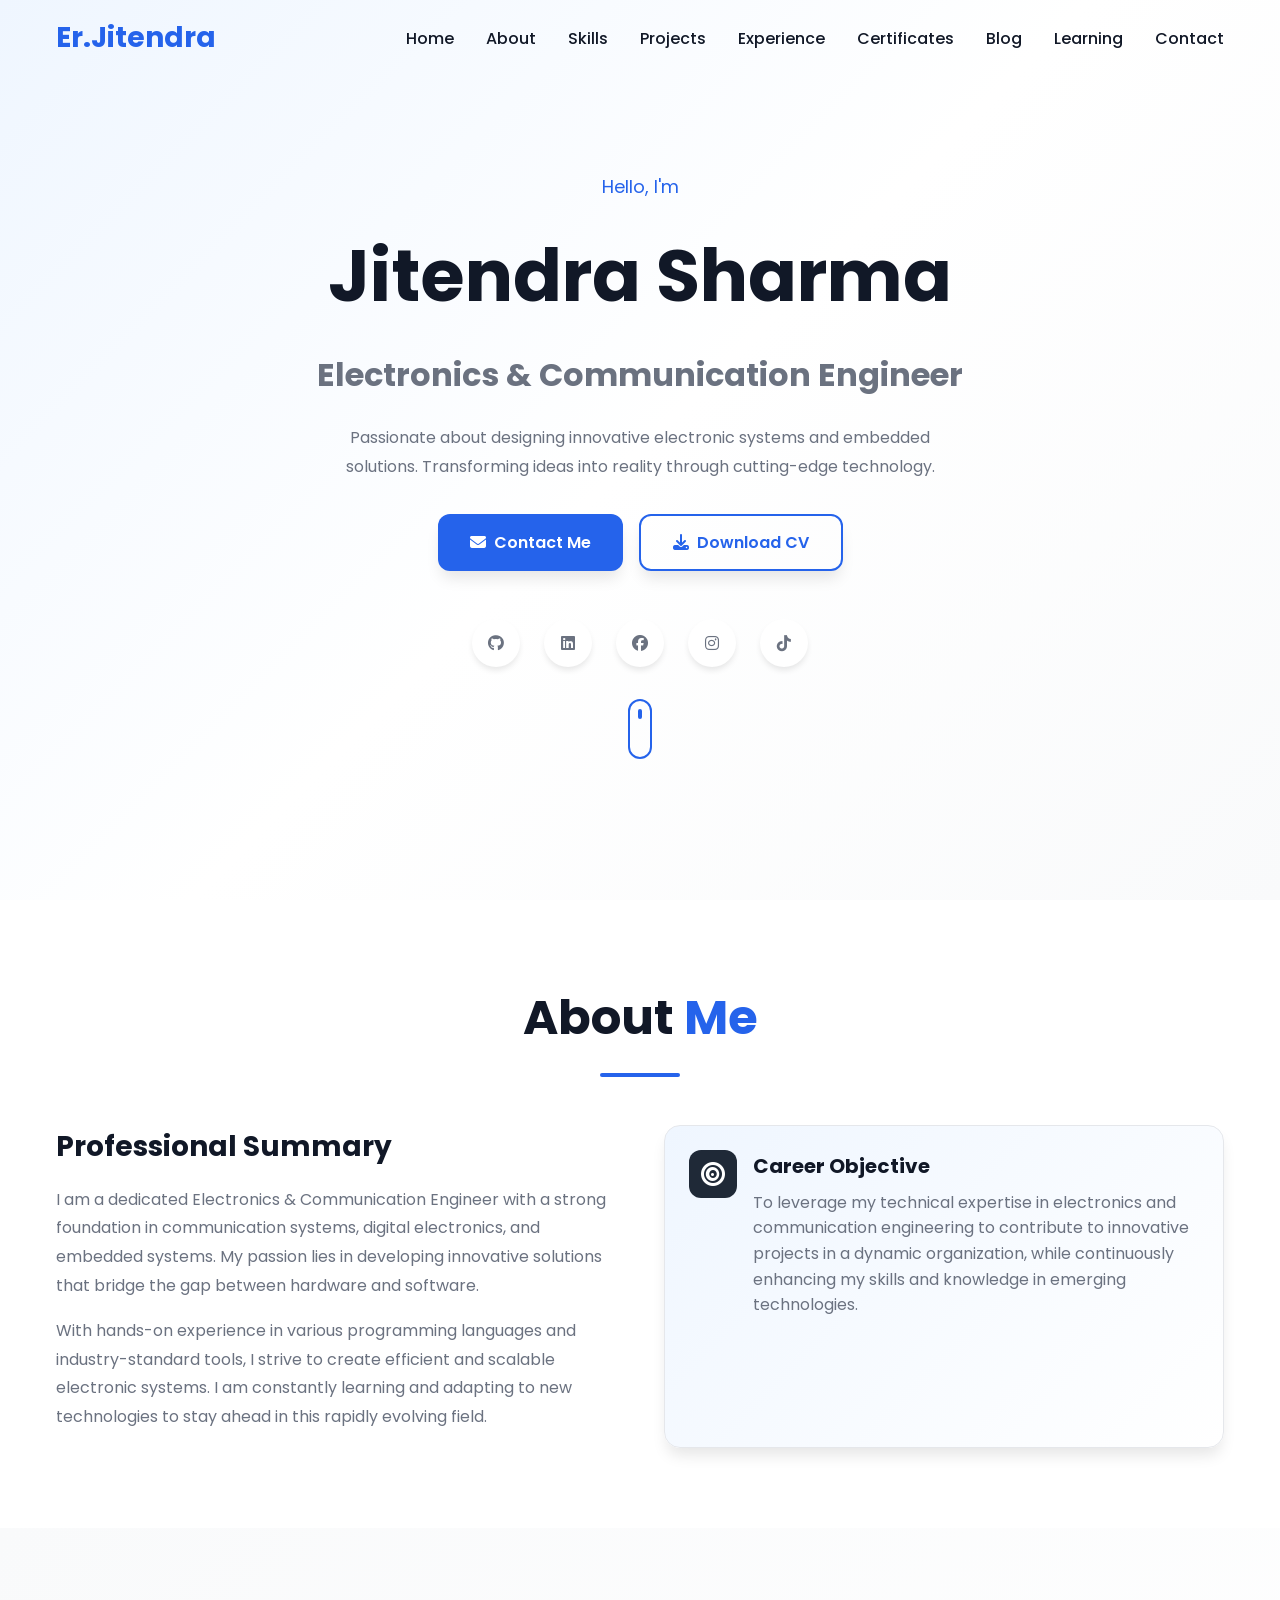
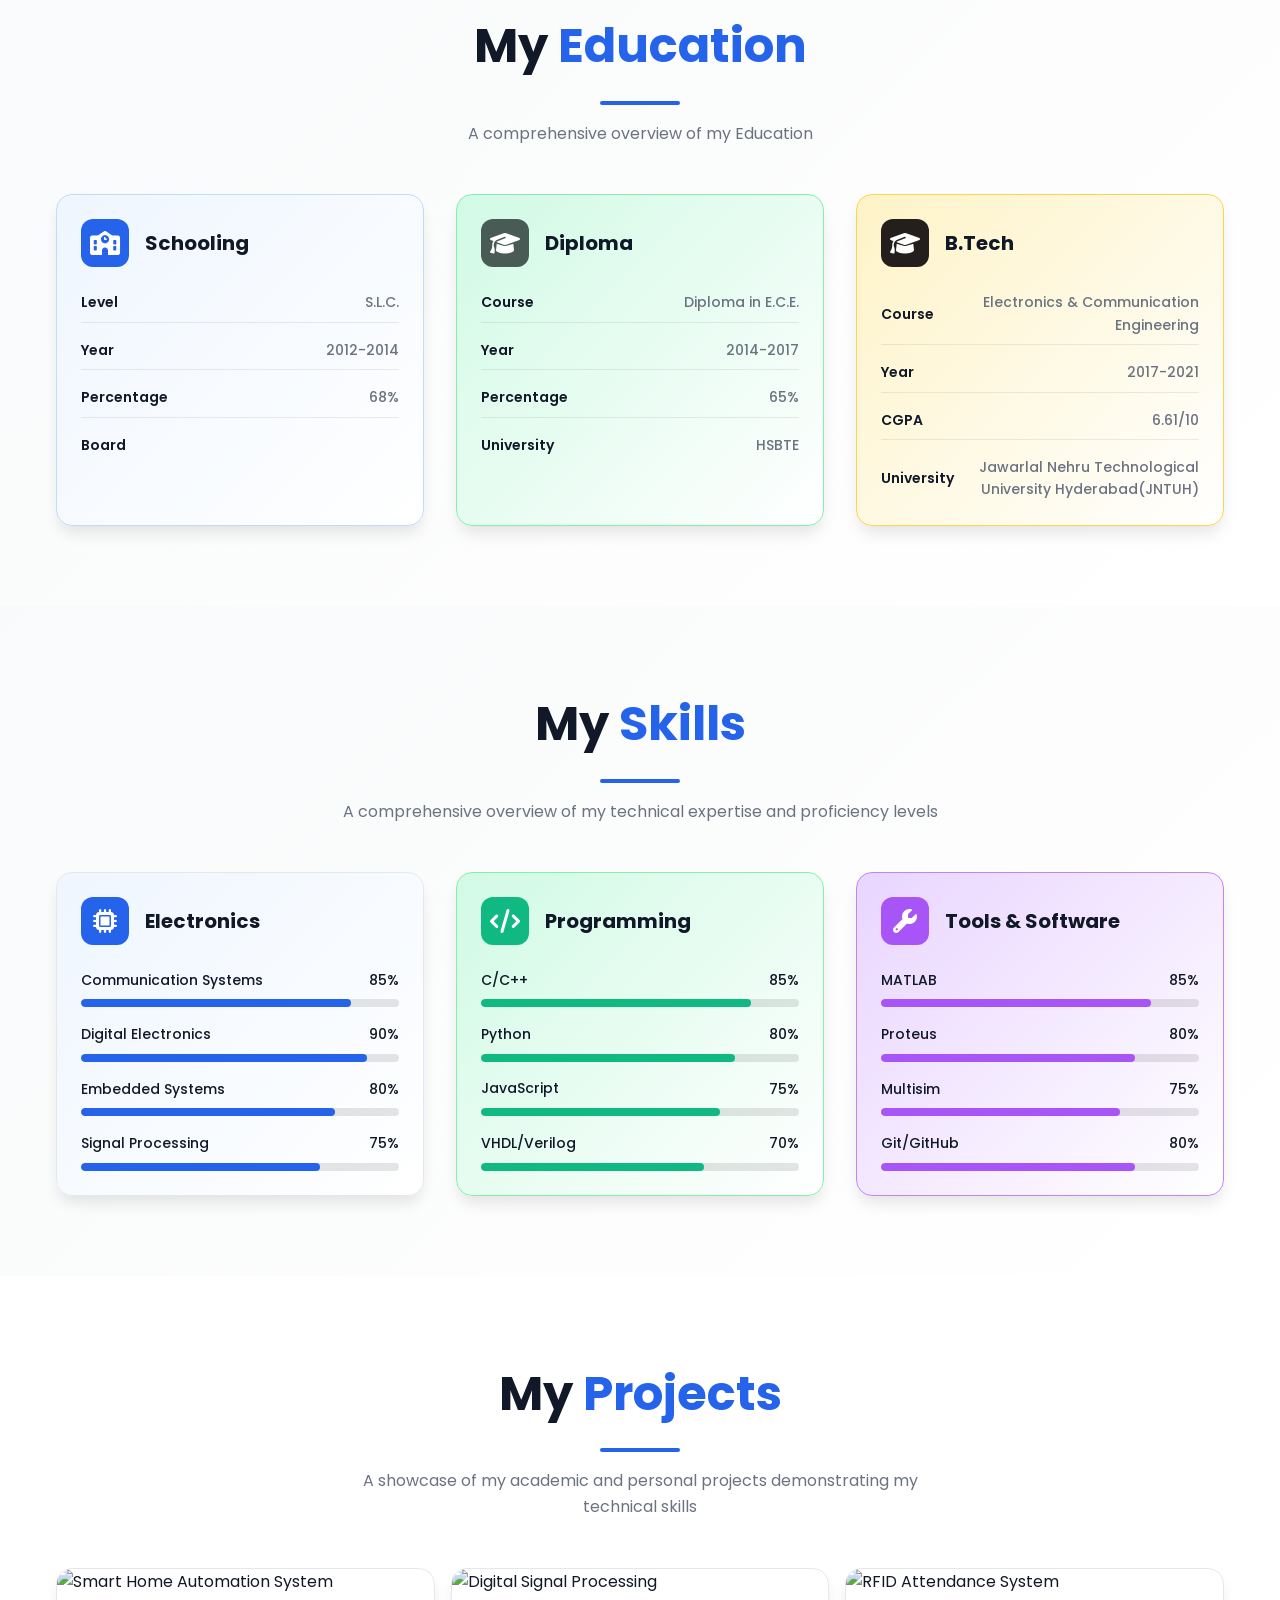
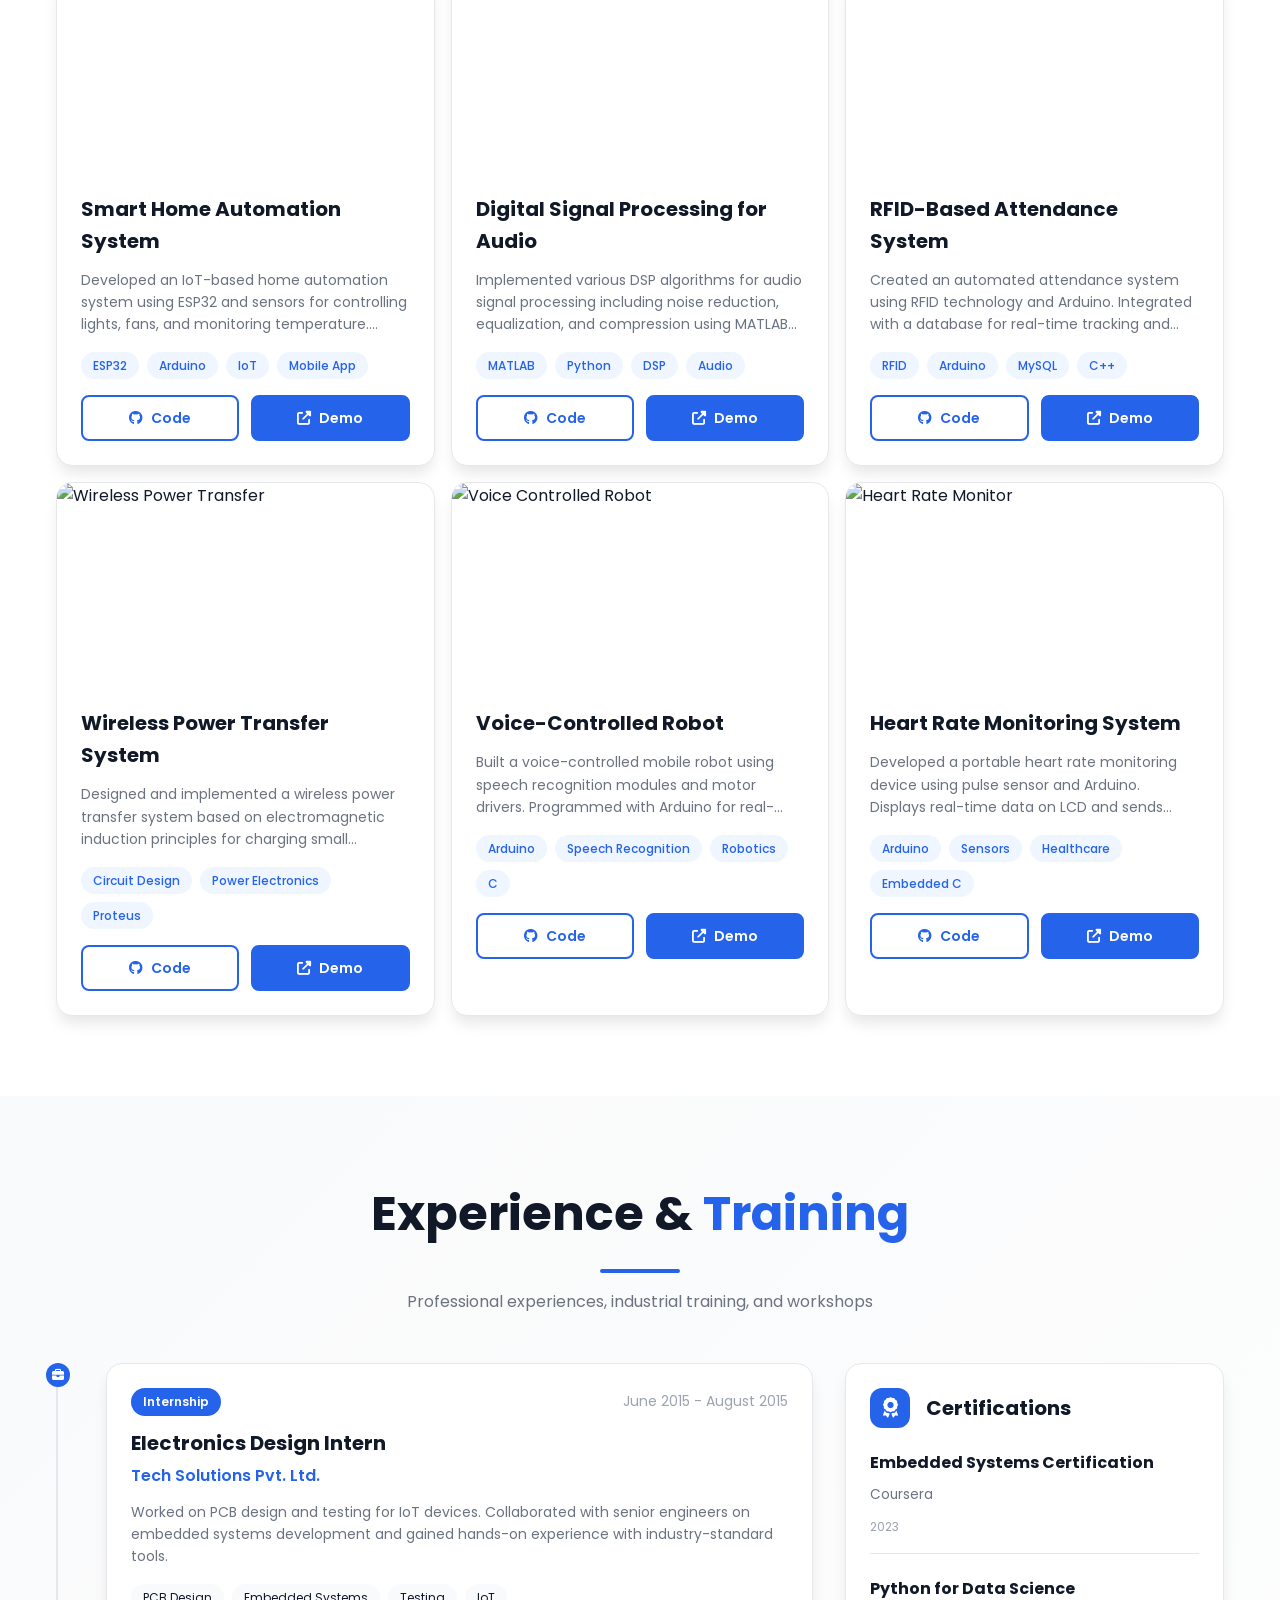
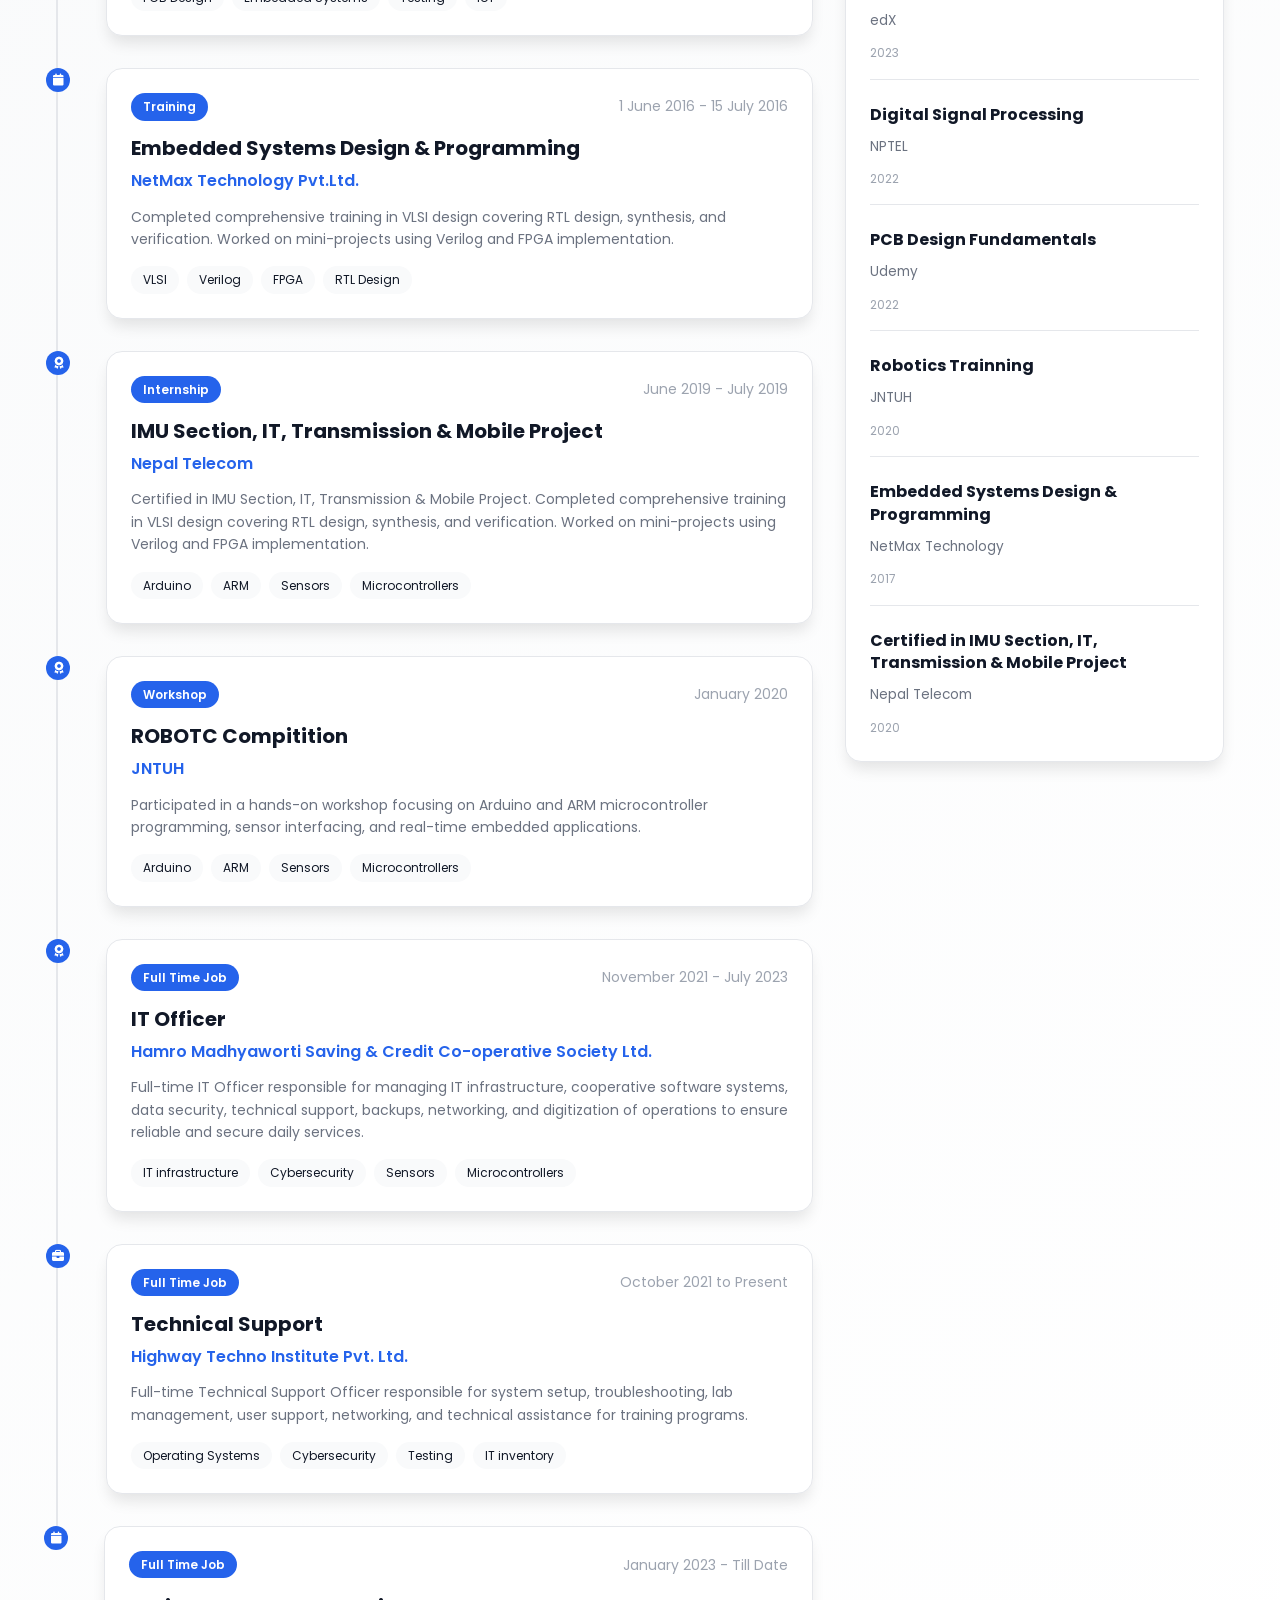
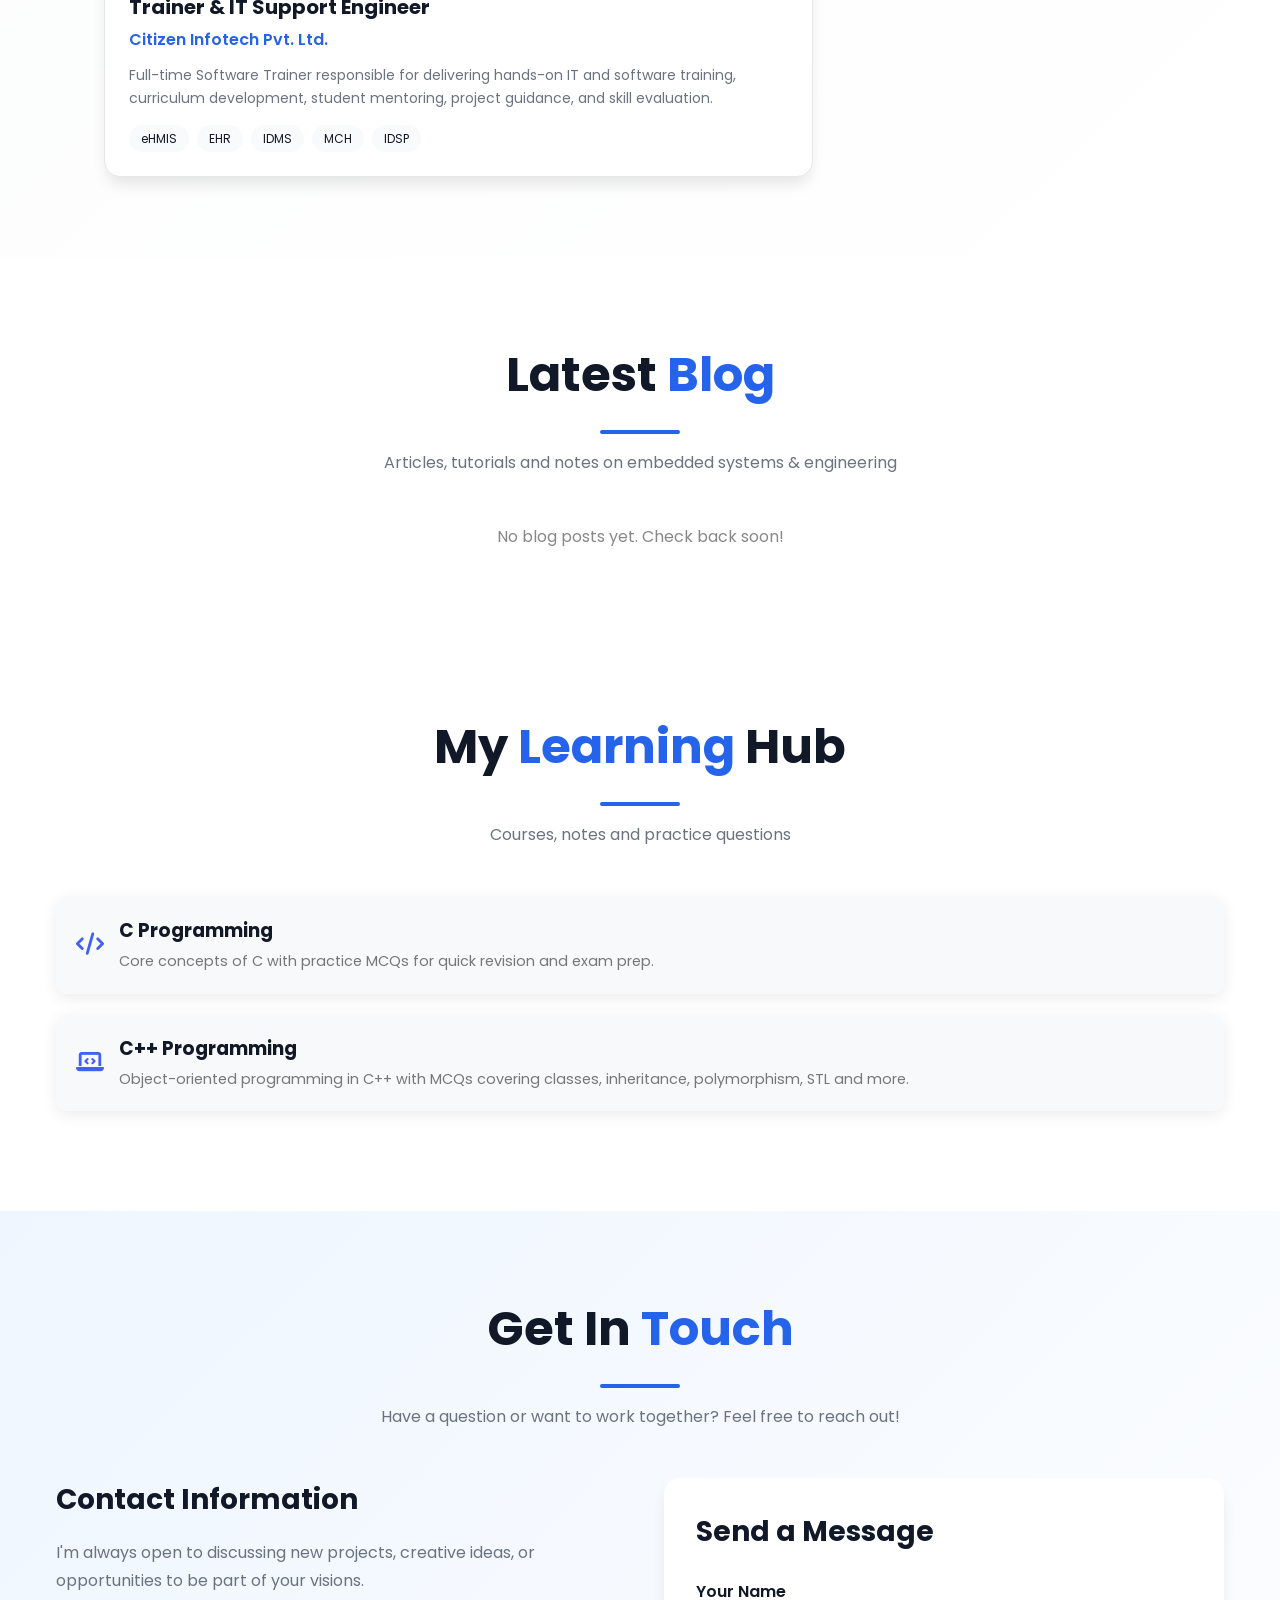
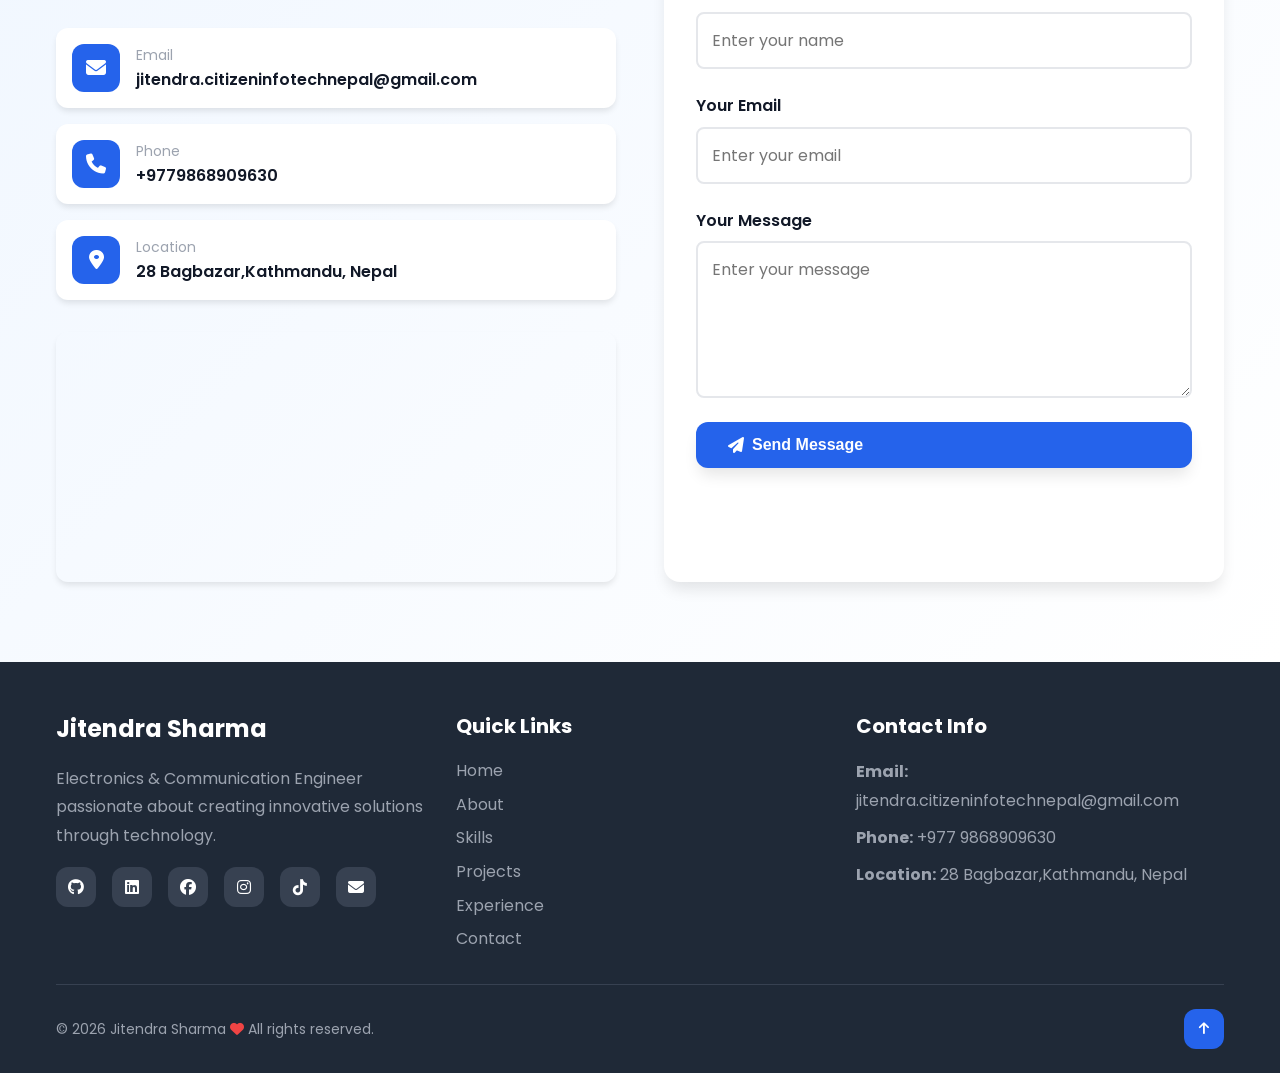
==== commit e210fb7e: "Add 'page-section' class to blog and learning sections" ====
--- a/index.html
+++ b/index.html
@@ -962,7 +962,7 @@
     </section>
 
     <!-- Blog Section -->
-    <section id="blog" class="blog">
+    <section id="blog" class="blog page-section">
         <div class="container">
             <button type="button" class="page-back-btn"><i class="fas fa-arrow-left"></i> Back to Home</button>
             <div class="section-header">
@@ -978,7 +978,7 @@
     </section>
 
     <!-- Learning Section -->
-    <section id="learning" class="learning">
+    <section id="learning" class="learning page-section">
         <div class="container">
             <button type="button" class="page-back-btn"><i class="fas fa-arrow-left"></i> Back to Home</button>
             <div class="section-header">
--- a/styles.css
+++ b/styles.css
@@ -374,6 +374,48 @@
     padding: 5rem 1rem;
 }
 
+/* ===================================
+   Full-Page Mode (Blog / Learning)
+   Home/About/Skills/etc keep scrolling together as one page;
+   Blog & Learning instead open like a separate page that hides
+   the rest of the content.
+   =================================== */
+body.page-mode section[id] {
+    display: none;
+}
+
+body.page-mode section[id].active-page {
+    display: block;
+    min-height: 100vh;
+    padding-top: 7rem;
+}
+
+.page-back-btn {
+    display: none;
+    align-items: center;
+    gap: 0.5rem;
+    background: none;
+    border: 2px solid var(--primary-color);
+    color: var(--primary-color);
+    padding: 0.6rem 1.25rem;
+    border-radius: var(--radius-md);
+    font-weight: 500;
+    font-family: inherit;
+    font-size: 0.95rem;
+    cursor: pointer;
+    transition: var(--transition);
+    margin-bottom: 2rem;
+}
+
+.page-back-btn:hover {
+    background: var(--primary-color);
+    color: #fff;
+}
+
+body.page-mode .page-back-btn {
+    display: inline-flex;
+}
+
 .section-header {
     text-align: center;
     margin-bottom: 3rem;
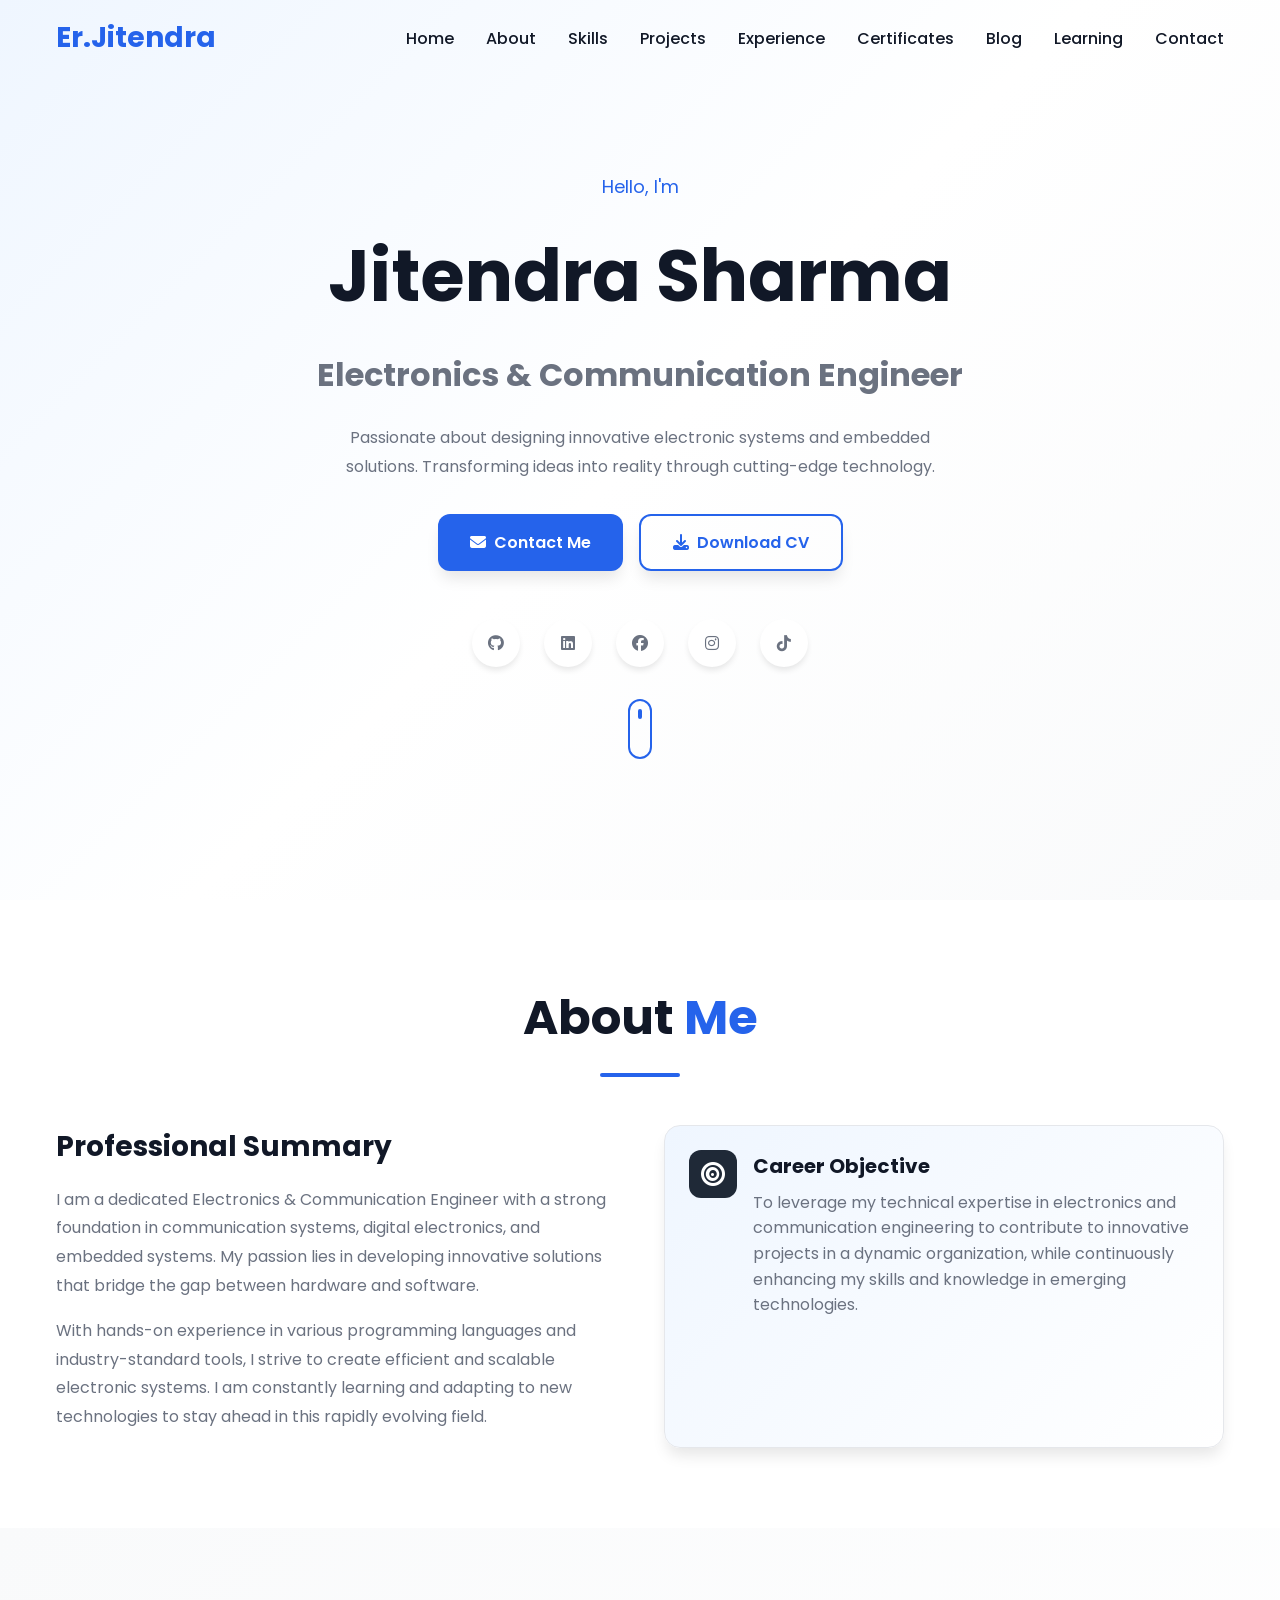
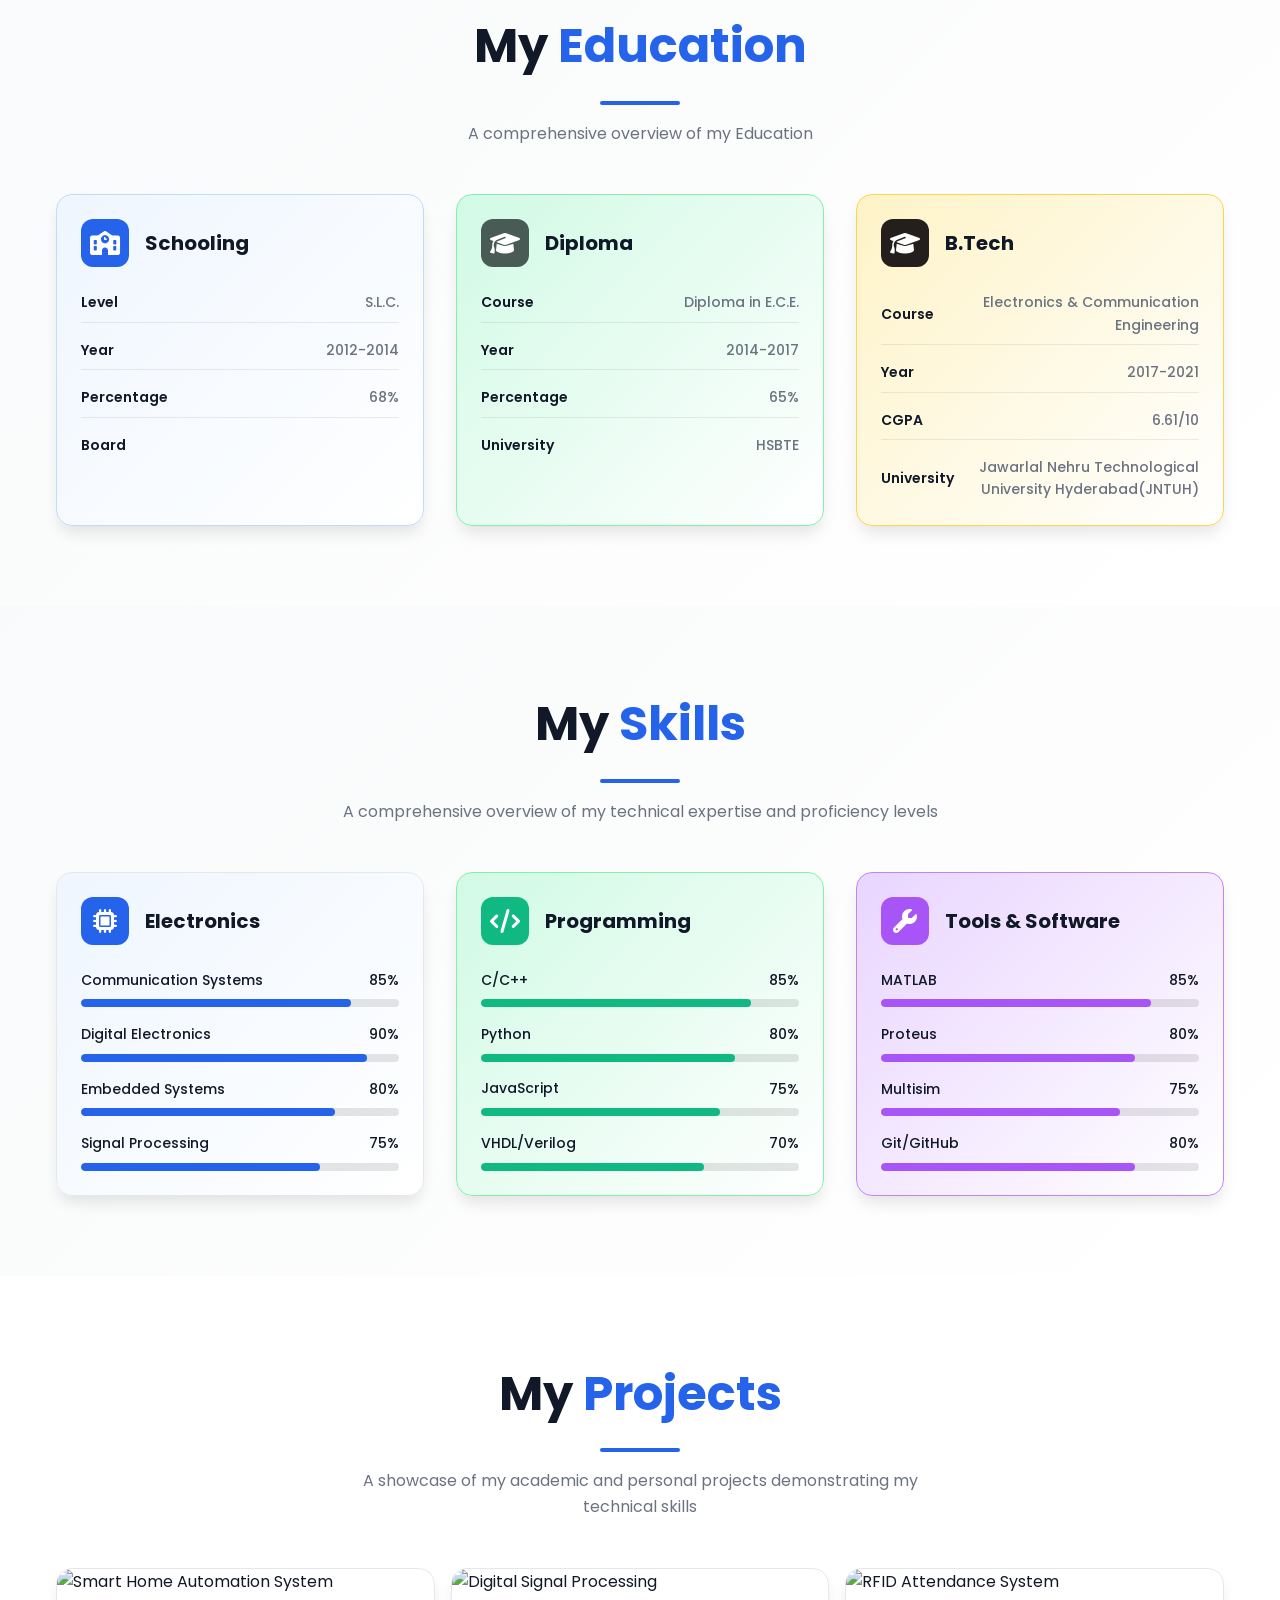
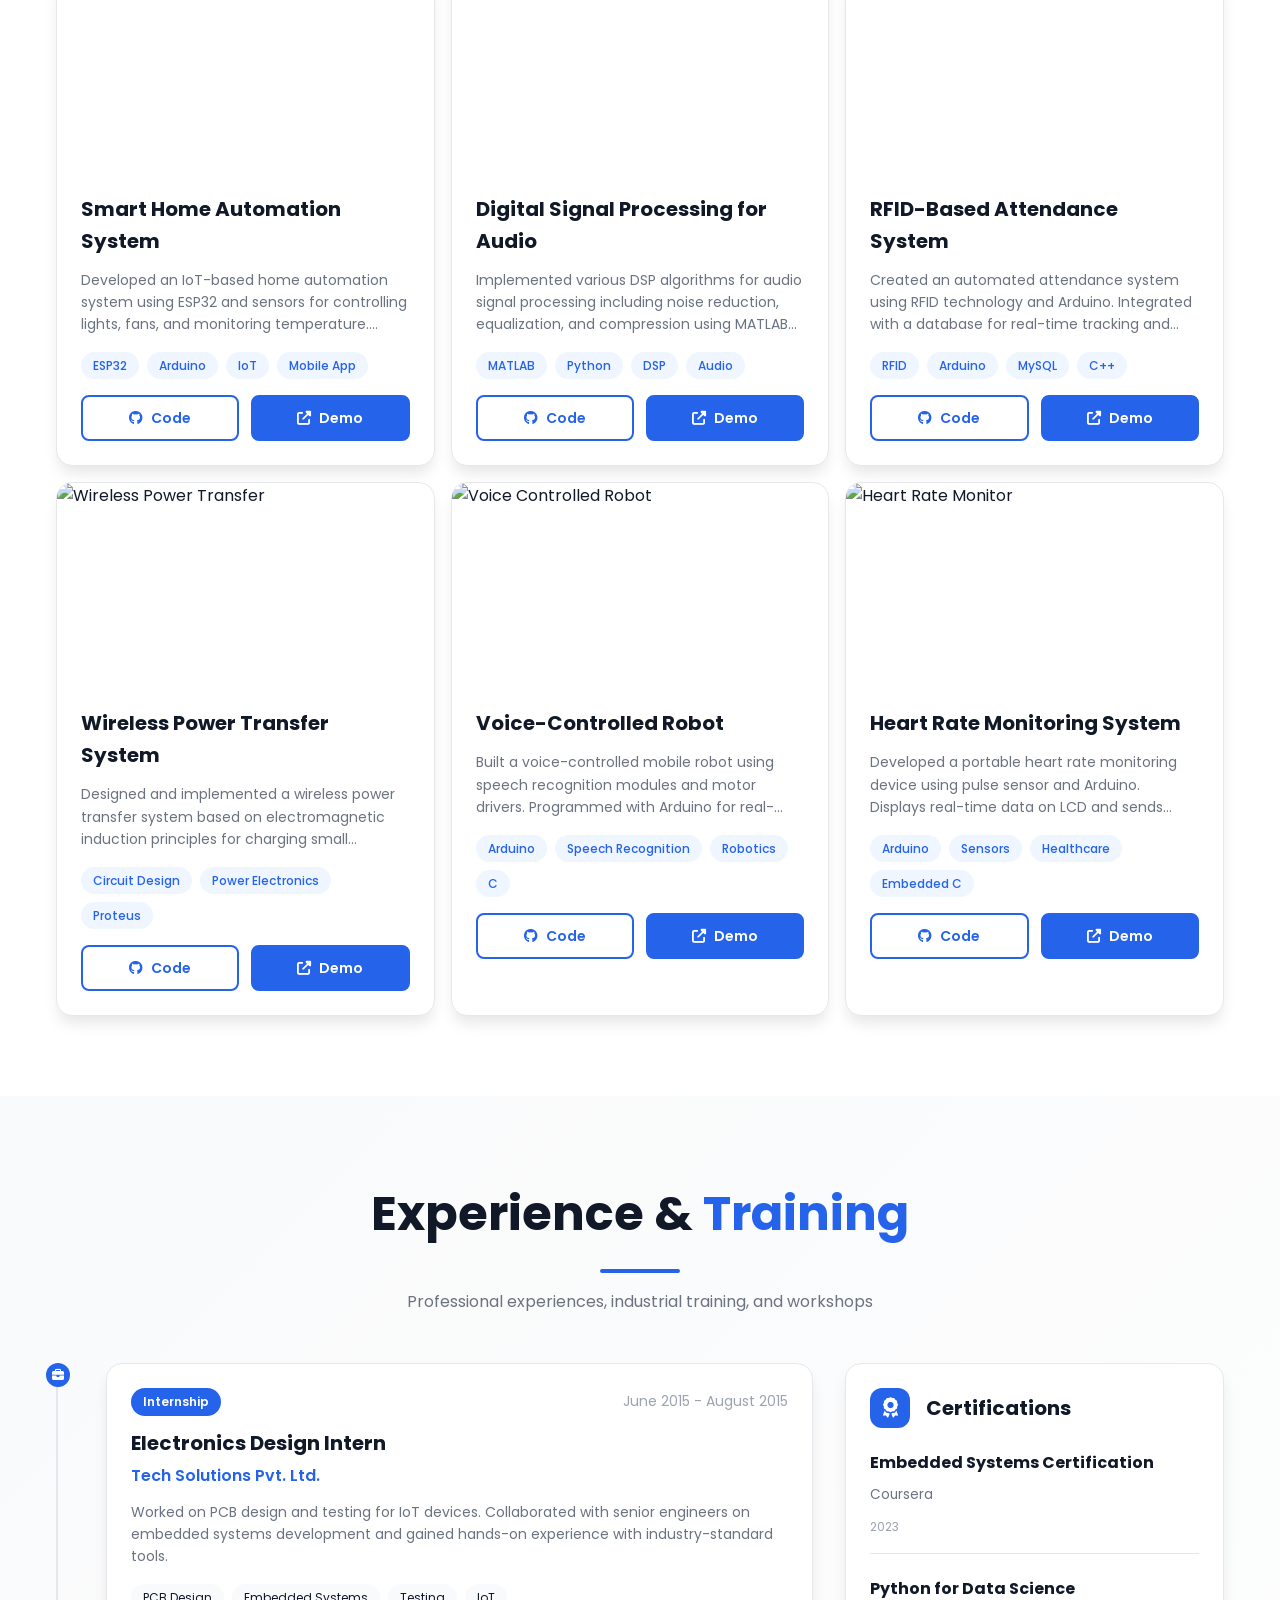
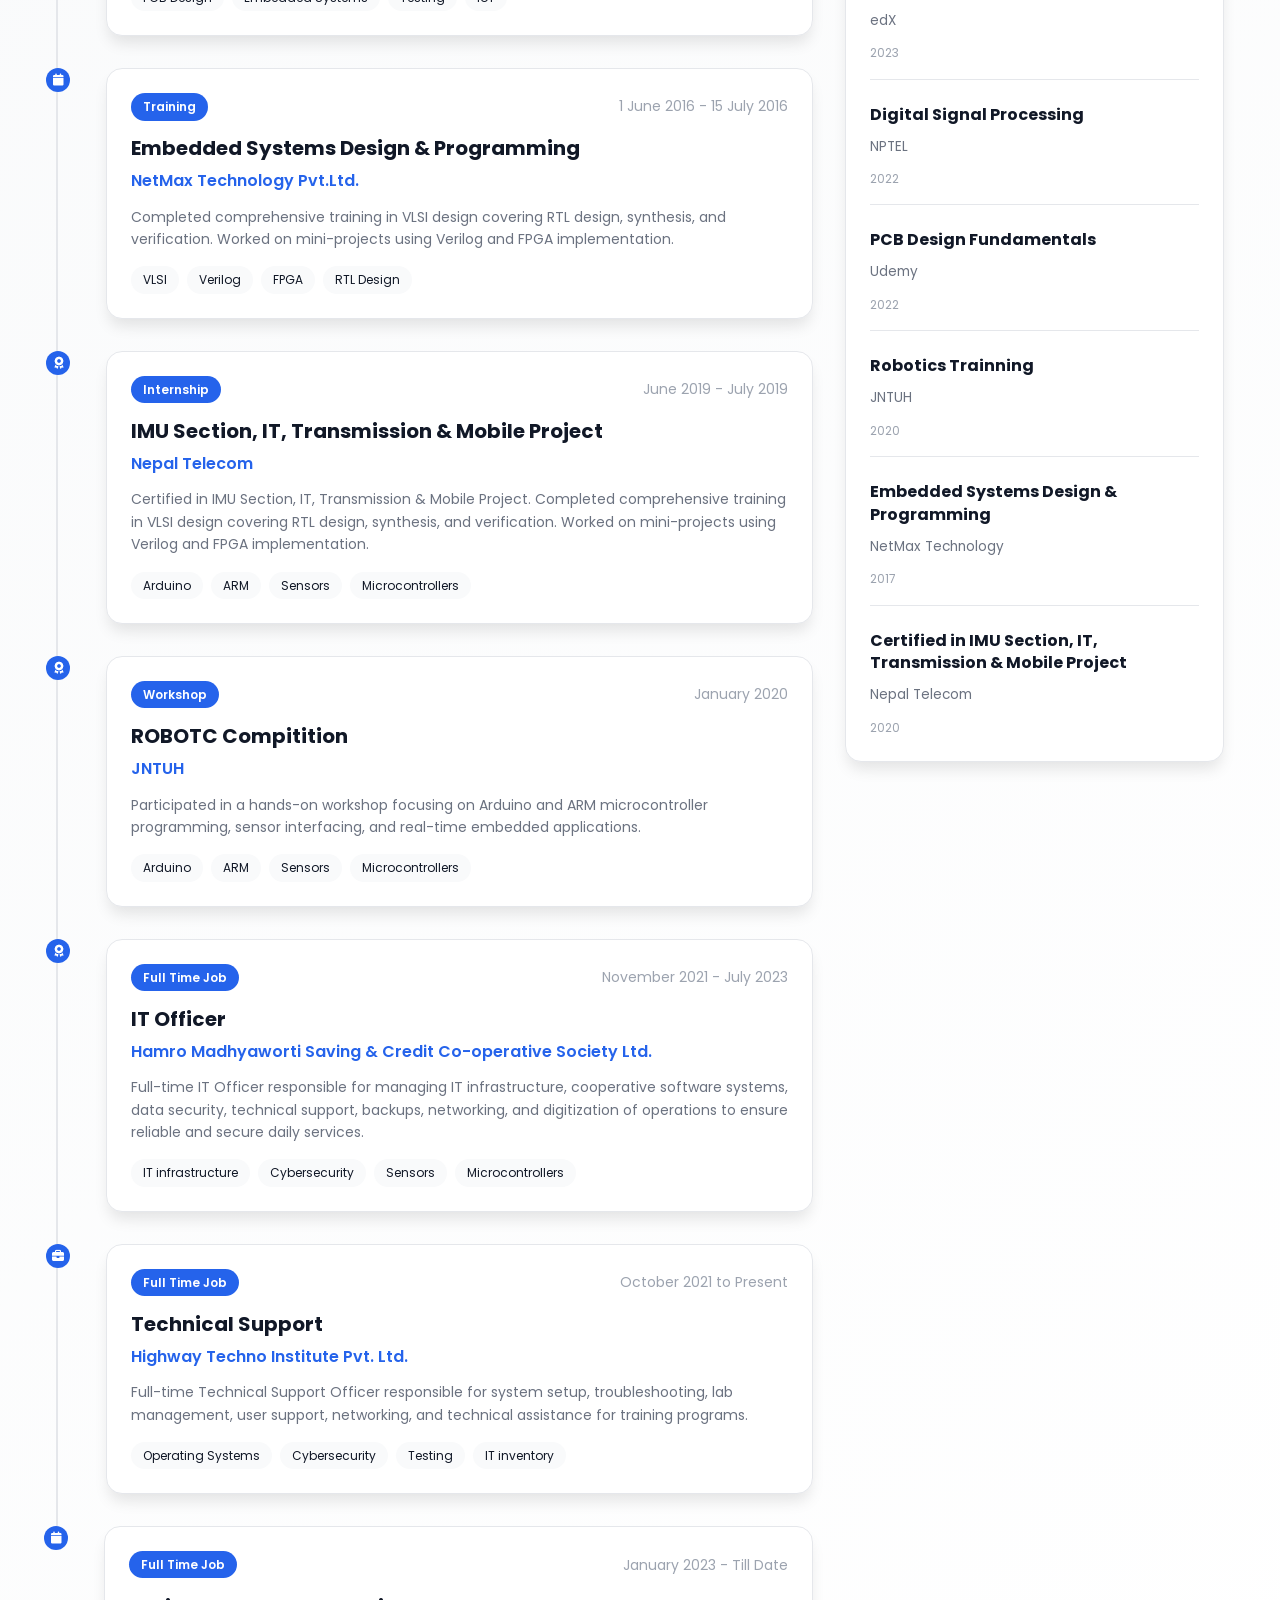
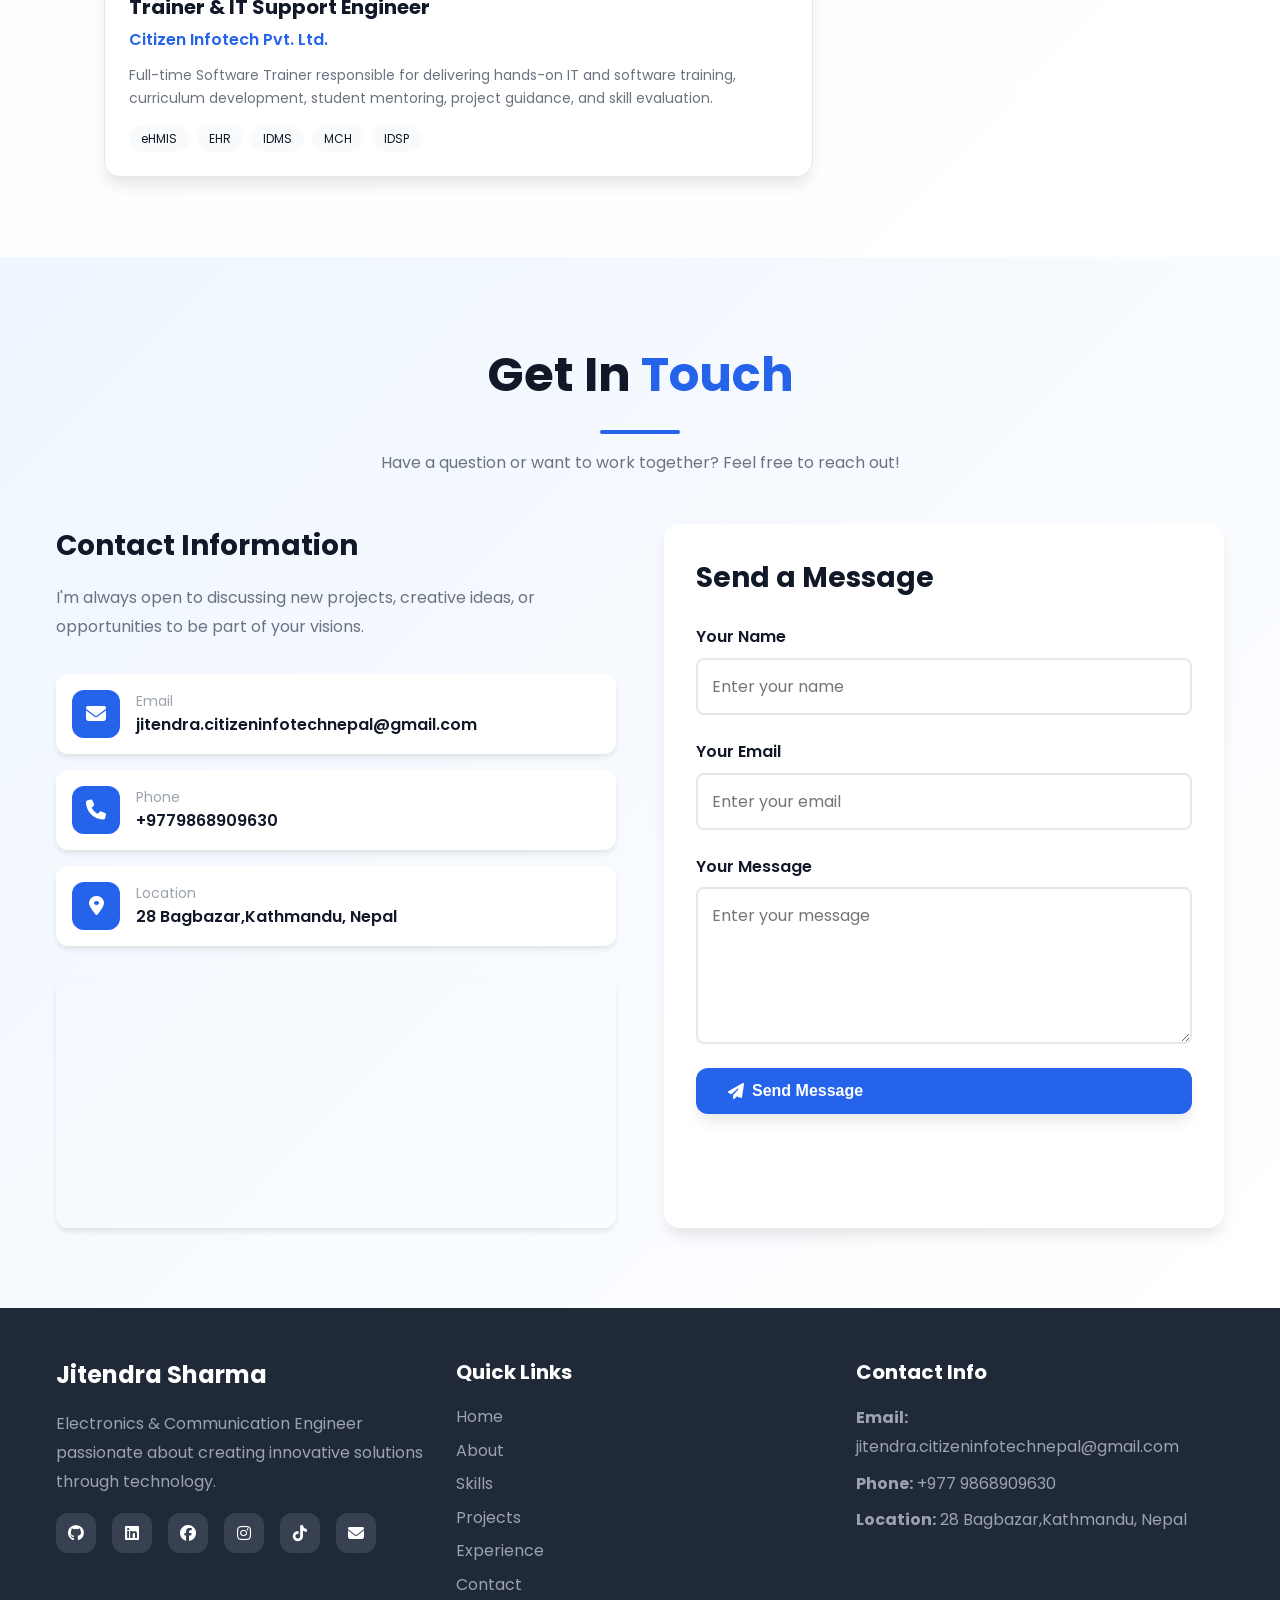
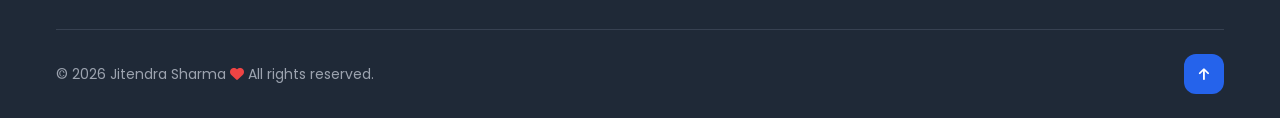
==== commit c000fed4: "Update index.html" ====
--- a/index.html
+++ b/index.html
@@ -71,7 +71,7 @@
     <!-- Google Fonts -->
     <link rel="preconnect" href="https://fonts.googleapis.com">
     <link rel="preconnect" href="https://fonts.gstatic.com" crossorigin>
-    <link href="https://fonts.googleapis.com/css2?family=Poppins:wght@300;400;500;600;700;800&display=swap"
+    <link href="https://fonts.googleapis.com/css2?family=Poppins:wght@300;400;500;600;700;800&family=JetBrains+Mono:wght@400;500;600;700&display=swap"
         rel="stylesheet">
 
     <!-- Font Awesome Icons -->
@@ -966,13 +966,14 @@
         <div class="container">
             <button type="button" class="page-back-btn"><i class="fas fa-arrow-left"></i> Back to Home</button>
             <div class="section-header">
+                <span class="page-kicker">blog@jitendra:~$ tail -f posts.log<span class="cursor">_</span></span>
                 <h2>Latest <span class="highlight">Blog</span></h2>
                 <div class="underline"></div>
                 <p class="section-subtitle">Articles, tutorials and notes on embedded systems & engineering</p>
             </div>
-            <div class="blog-grid" style="display:grid; grid-template-columns: repeat(auto-fill, minmax(300px, 1fr)); gap:25px; margin-top:40px;">
+            <div class="blog-grid">
                 <!-- Blog posts loaded dynamically from admin panel -->
-                <p style="color:#888; grid-column: 1/-1; text-align:center;">No blog posts yet. Check back soon!</p>
+                <p class="blog-empty">No blog posts yet. Check back soon!</p>
             </div>
         </div>
     </section>
@@ -982,13 +983,14 @@
         <div class="container">
             <button type="button" class="page-back-btn"><i class="fas fa-arrow-left"></i> Back to Home</button>
             <div class="section-header">
+                <span class="page-kicker">learning@jitendra:~$ ./run_quiz.sh<span class="cursor">_</span></span>
                 <h2>My <span class="highlight">Learning</span> Hub</h2>
                 <div class="underline"></div>
                 <p class="section-subtitle">Courses, notes and practice questions</p>
             </div>
-            <div class="learning-courses" style="margin-top:40px;">
+            <div class="learning-courses">
                 <!-- Courses loaded dynamically from admin panel -->
-                <p style="color:#888; text-align:center;">No courses added yet. Check back soon!</p>
+                <p class="blog-empty">No courses added yet. Check back soon!</p>
             </div>
         </div>
     </section>
--- a/styles.css
+++ b/styles.css
@@ -380,11 +380,18 @@
    Blog & Learning instead open like a separate page that hides
    the rest of the content.
    =================================== */
-body.page-mode section[id] {
+body.page-mode section[id]:not(.page-section) {
     display: none;
 }
 
-body.page-mode section[id].active-page {
+/* Blog & Learning are "page-sections": they never appear while scrolling
+   the normal homepage. They only become visible when opened from the nav
+   (via the .active-page class added by script.js). */
+.page-section {
+    display: none;
+}
+
+.page-section.active-page {
     display: block;
     min-height: 100vh;
     padding-top: 7rem;
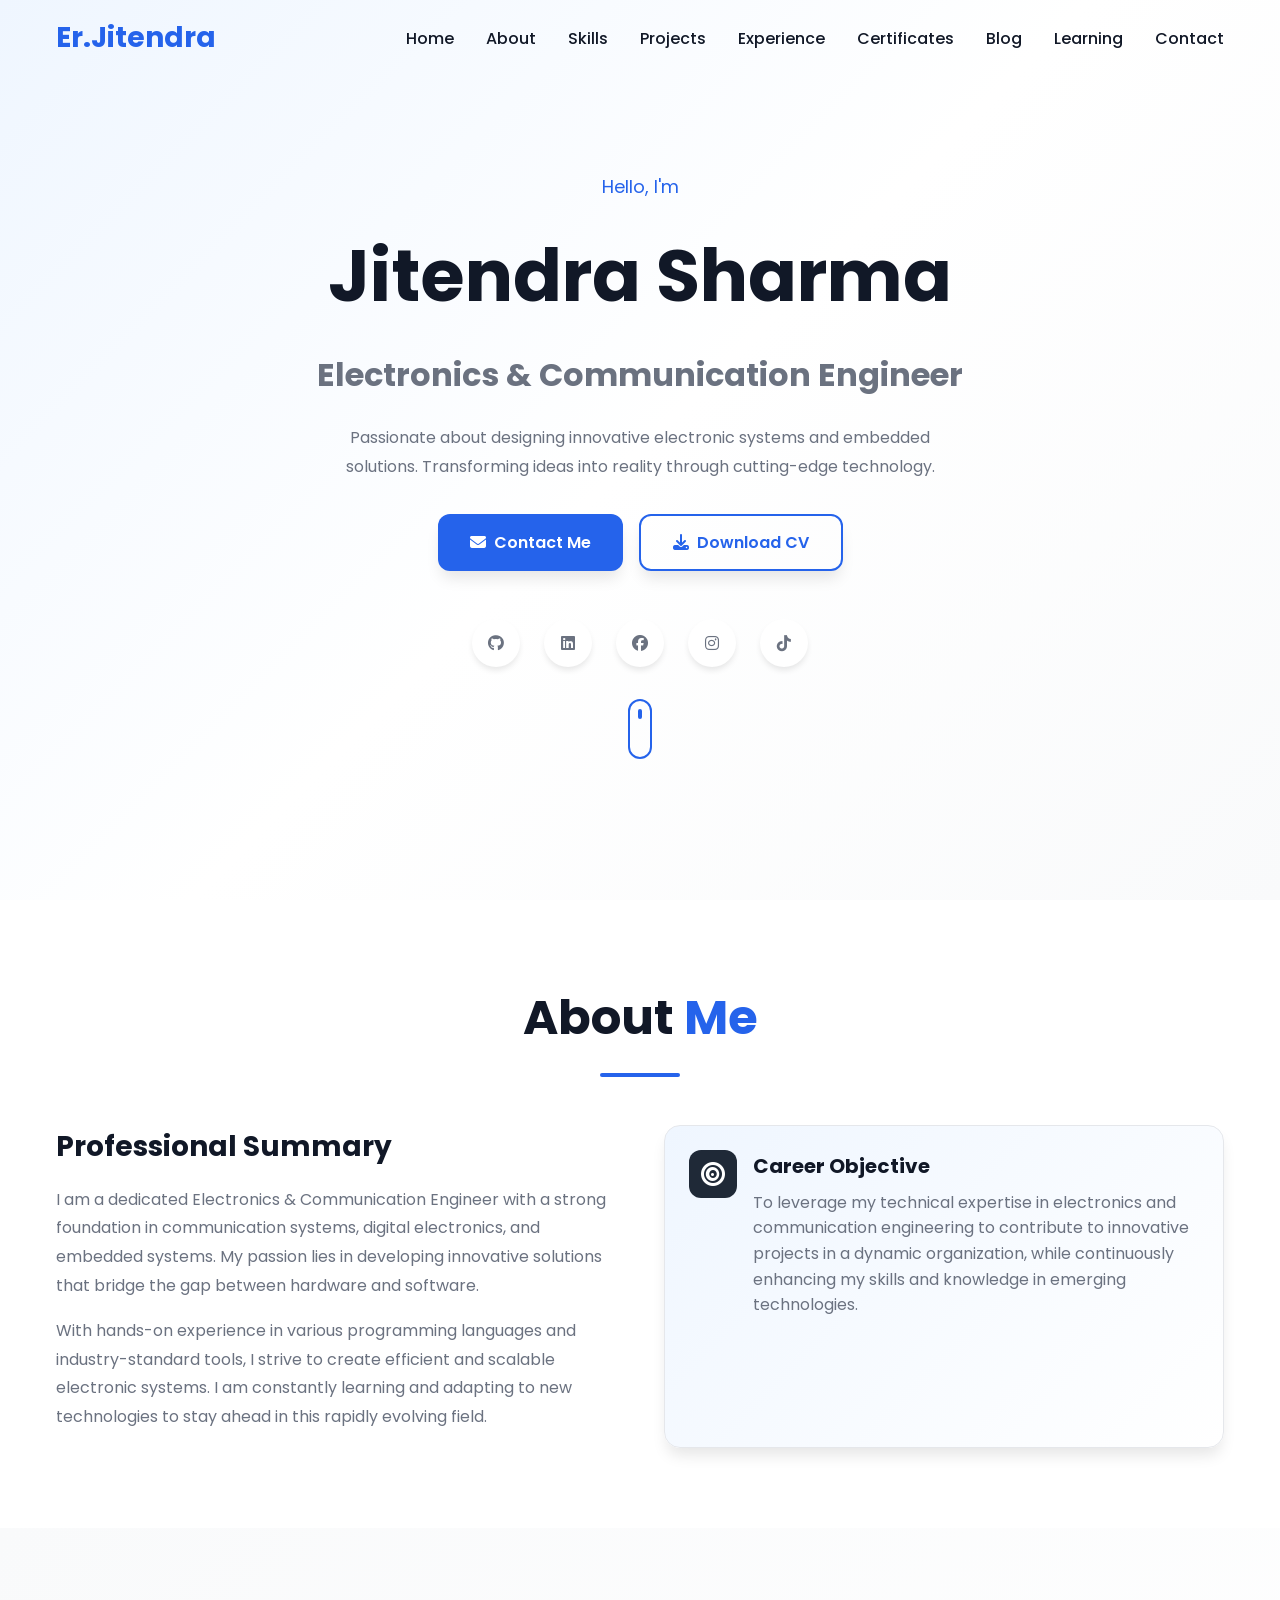
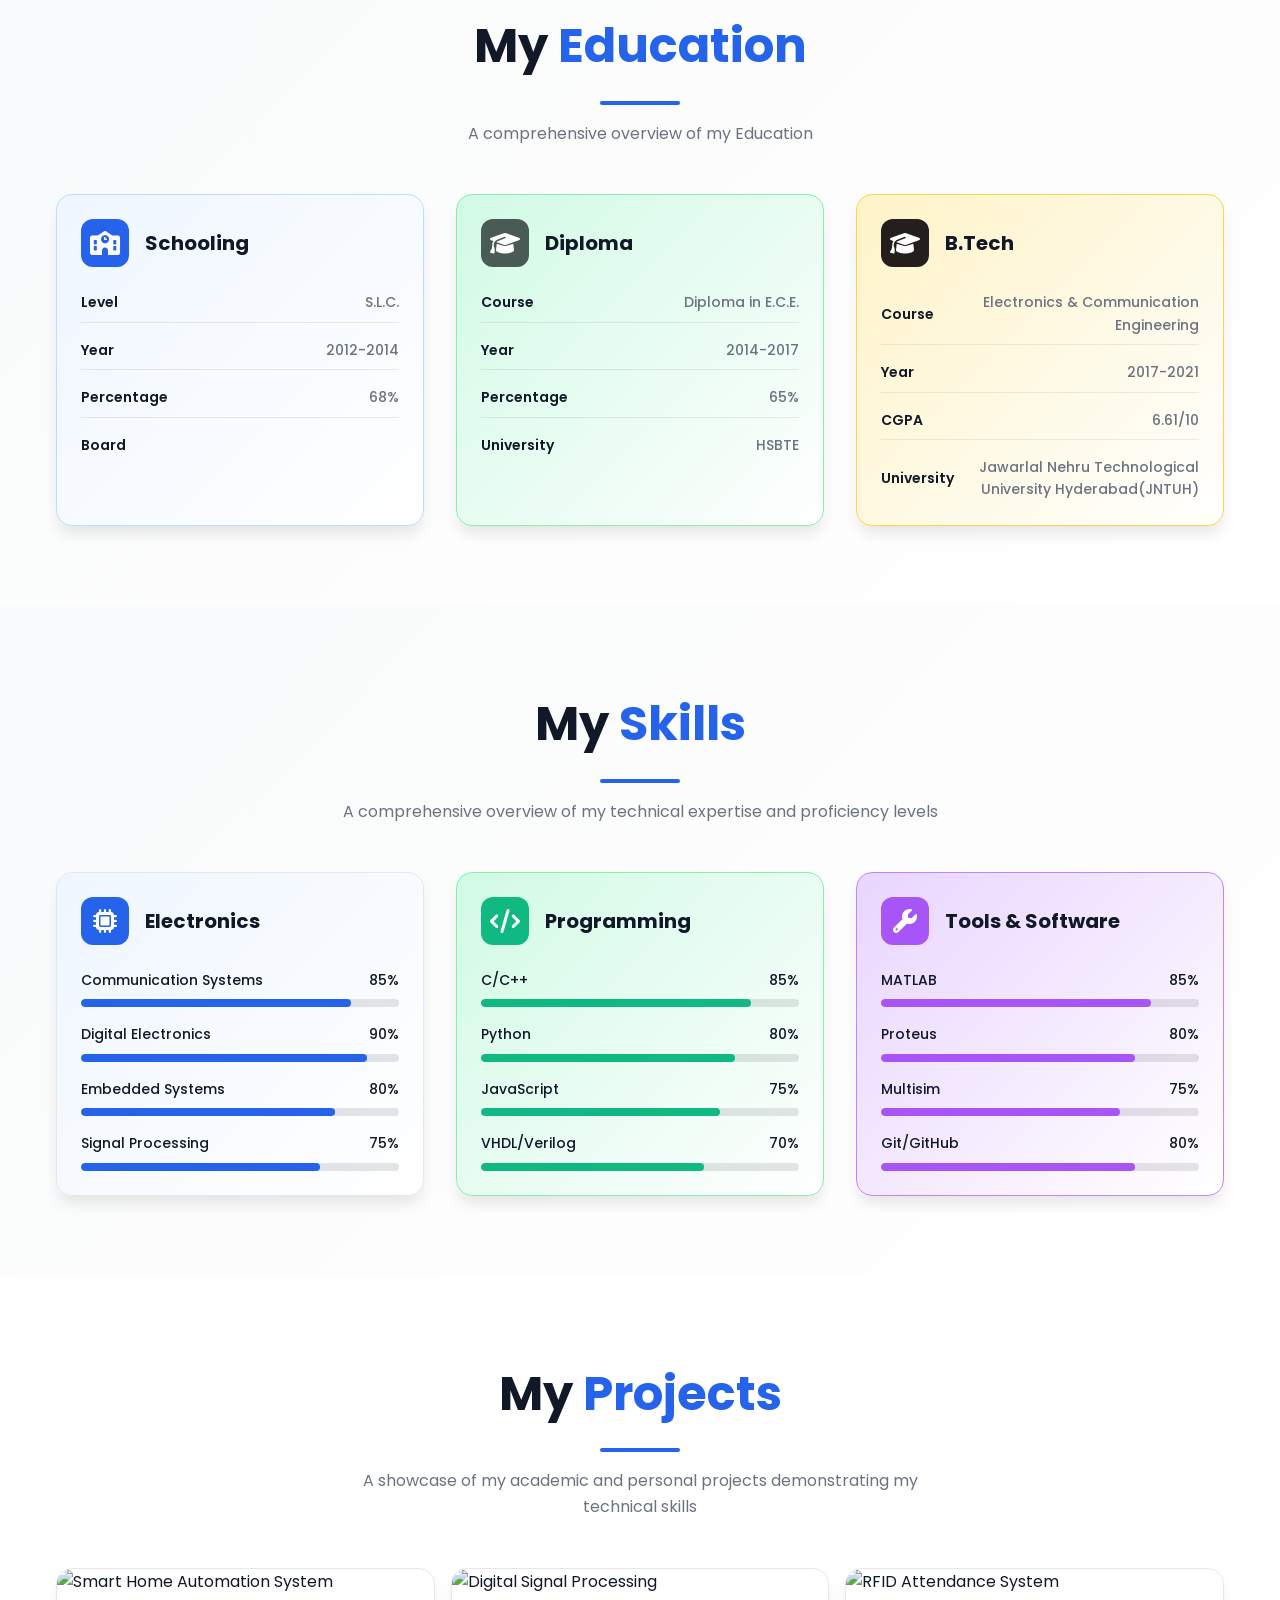
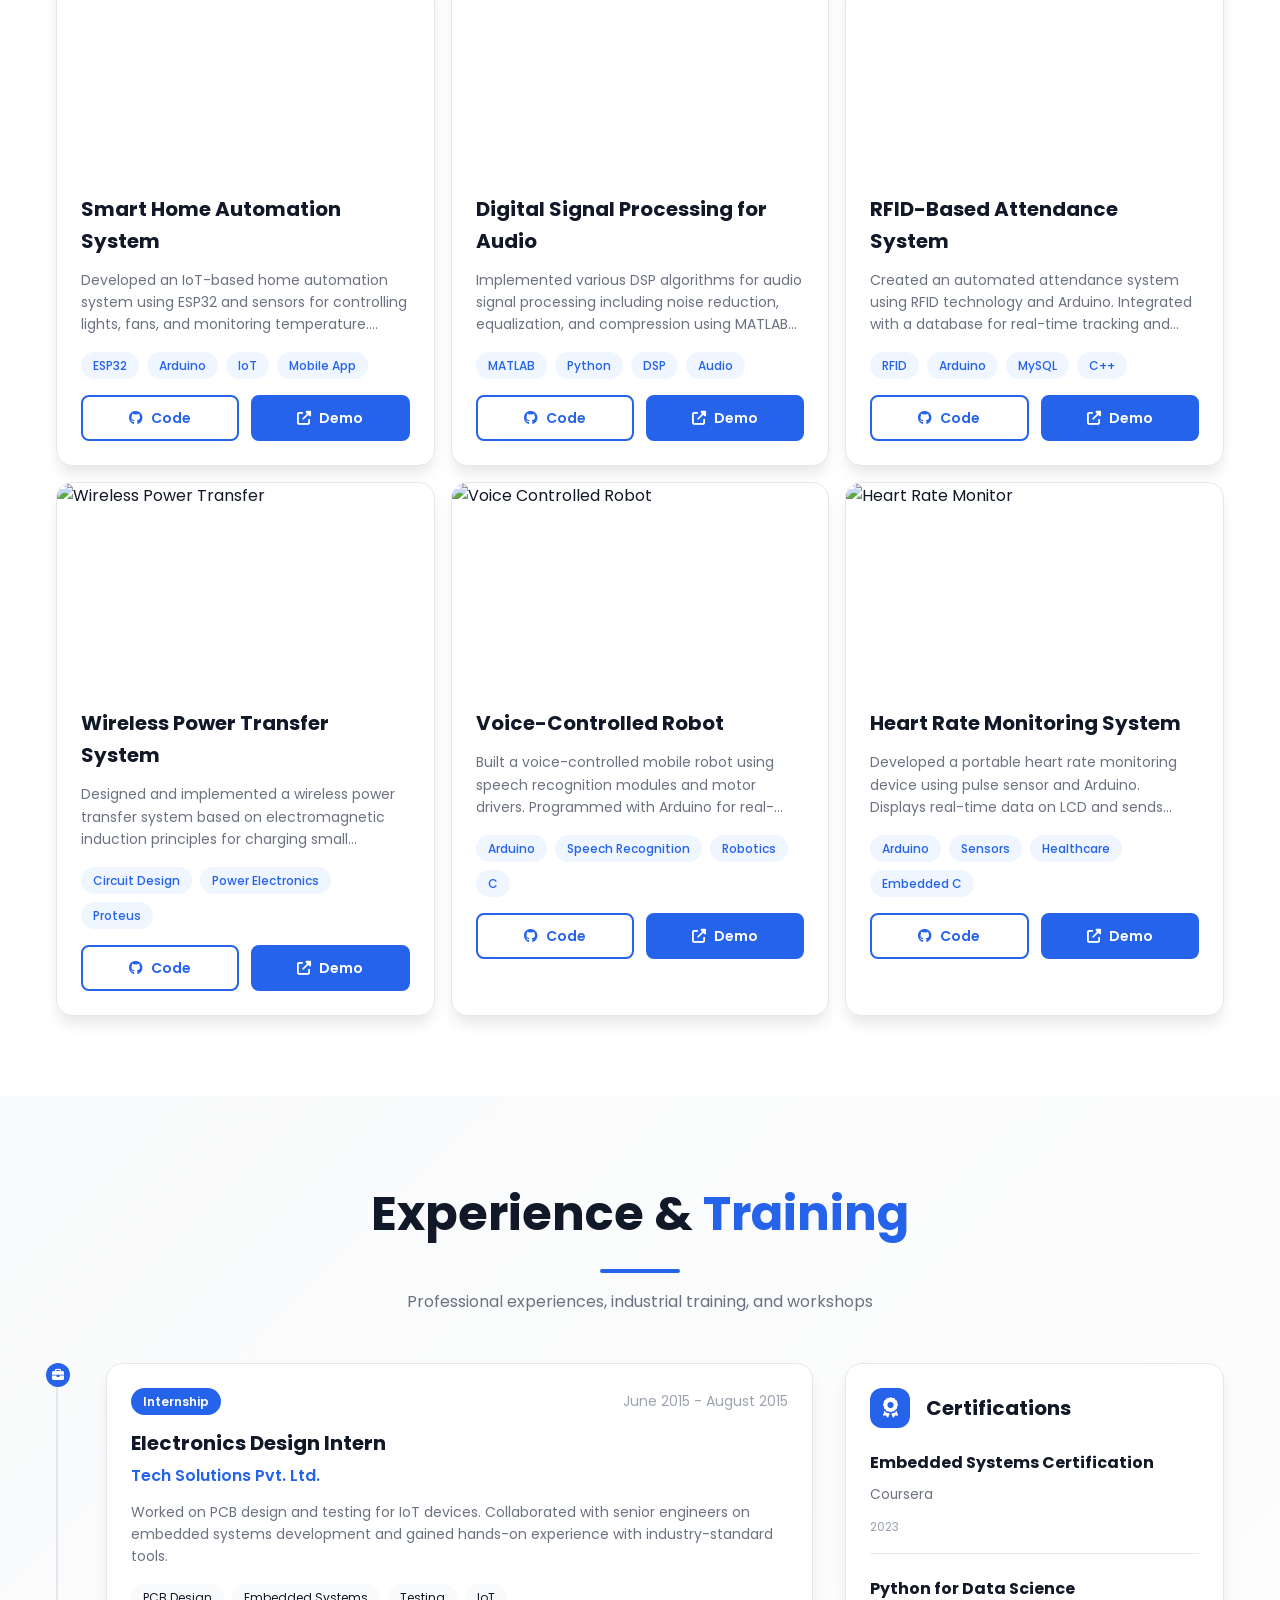
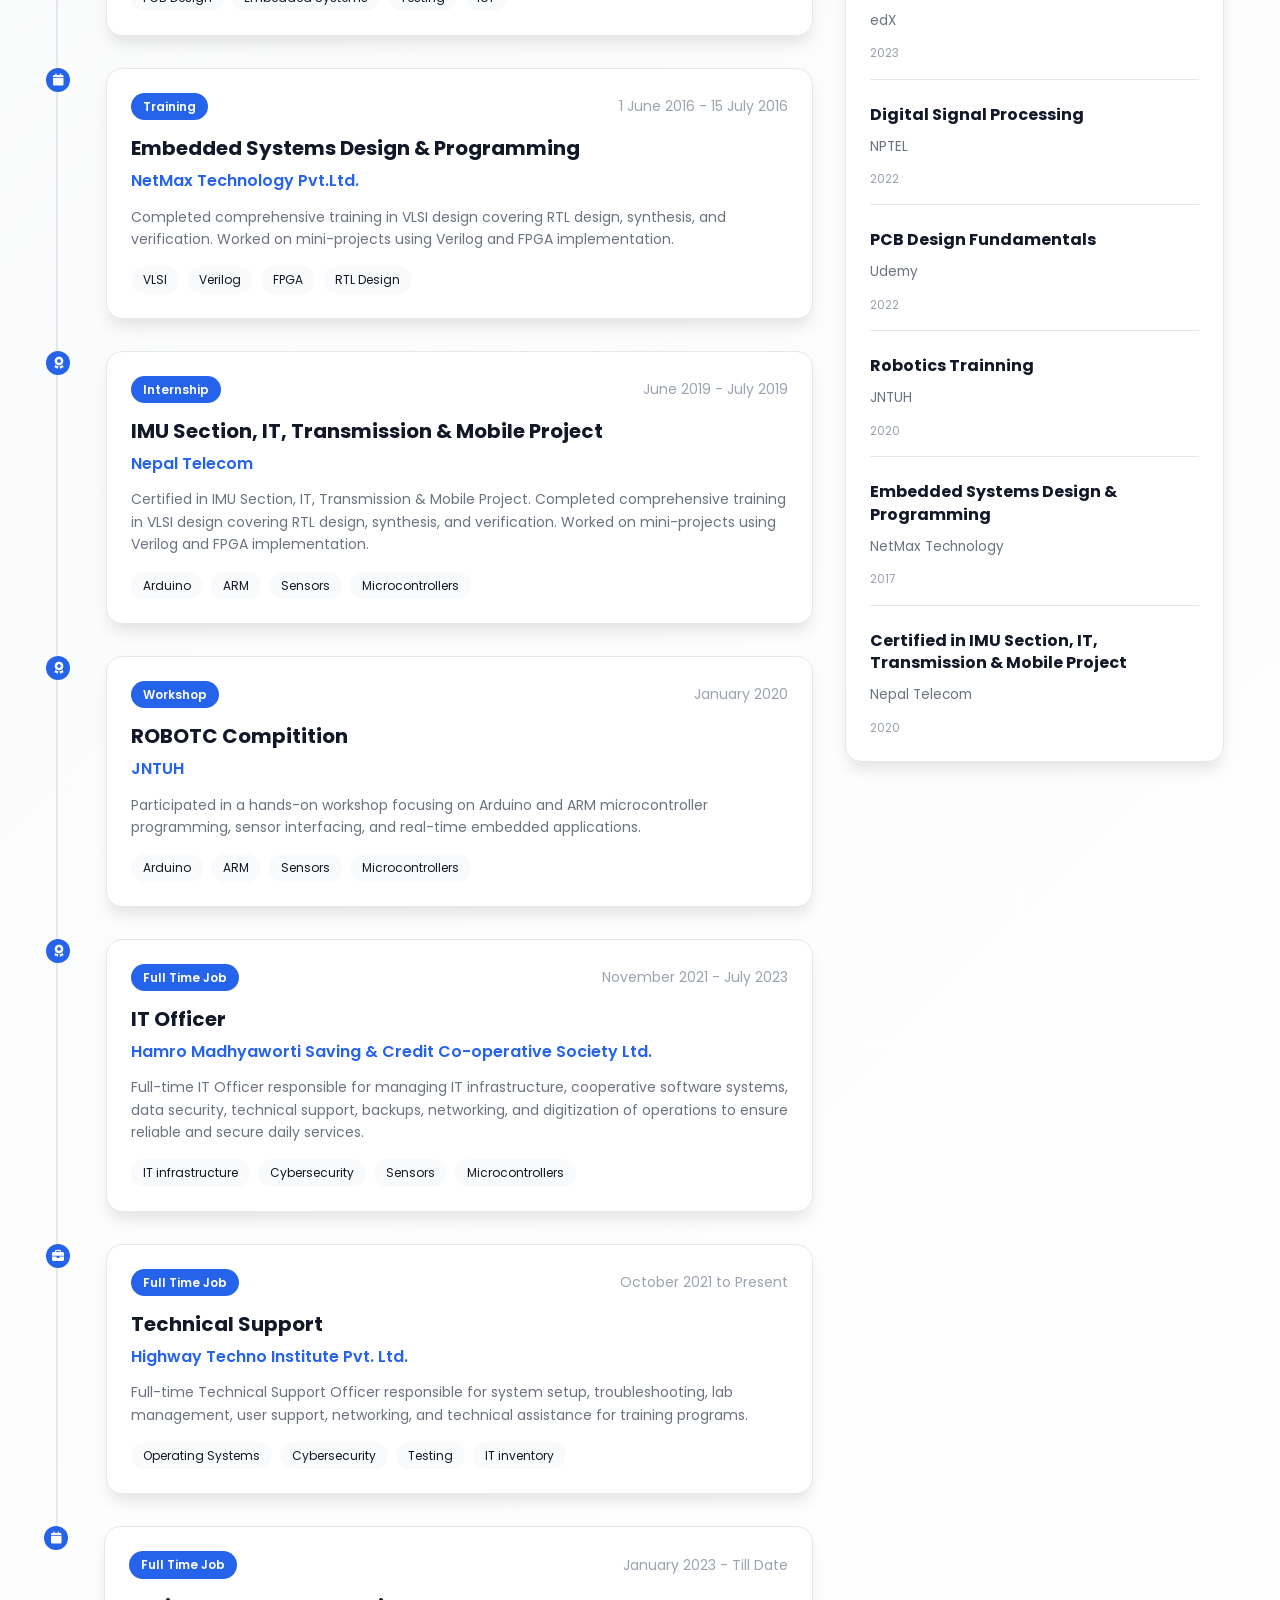
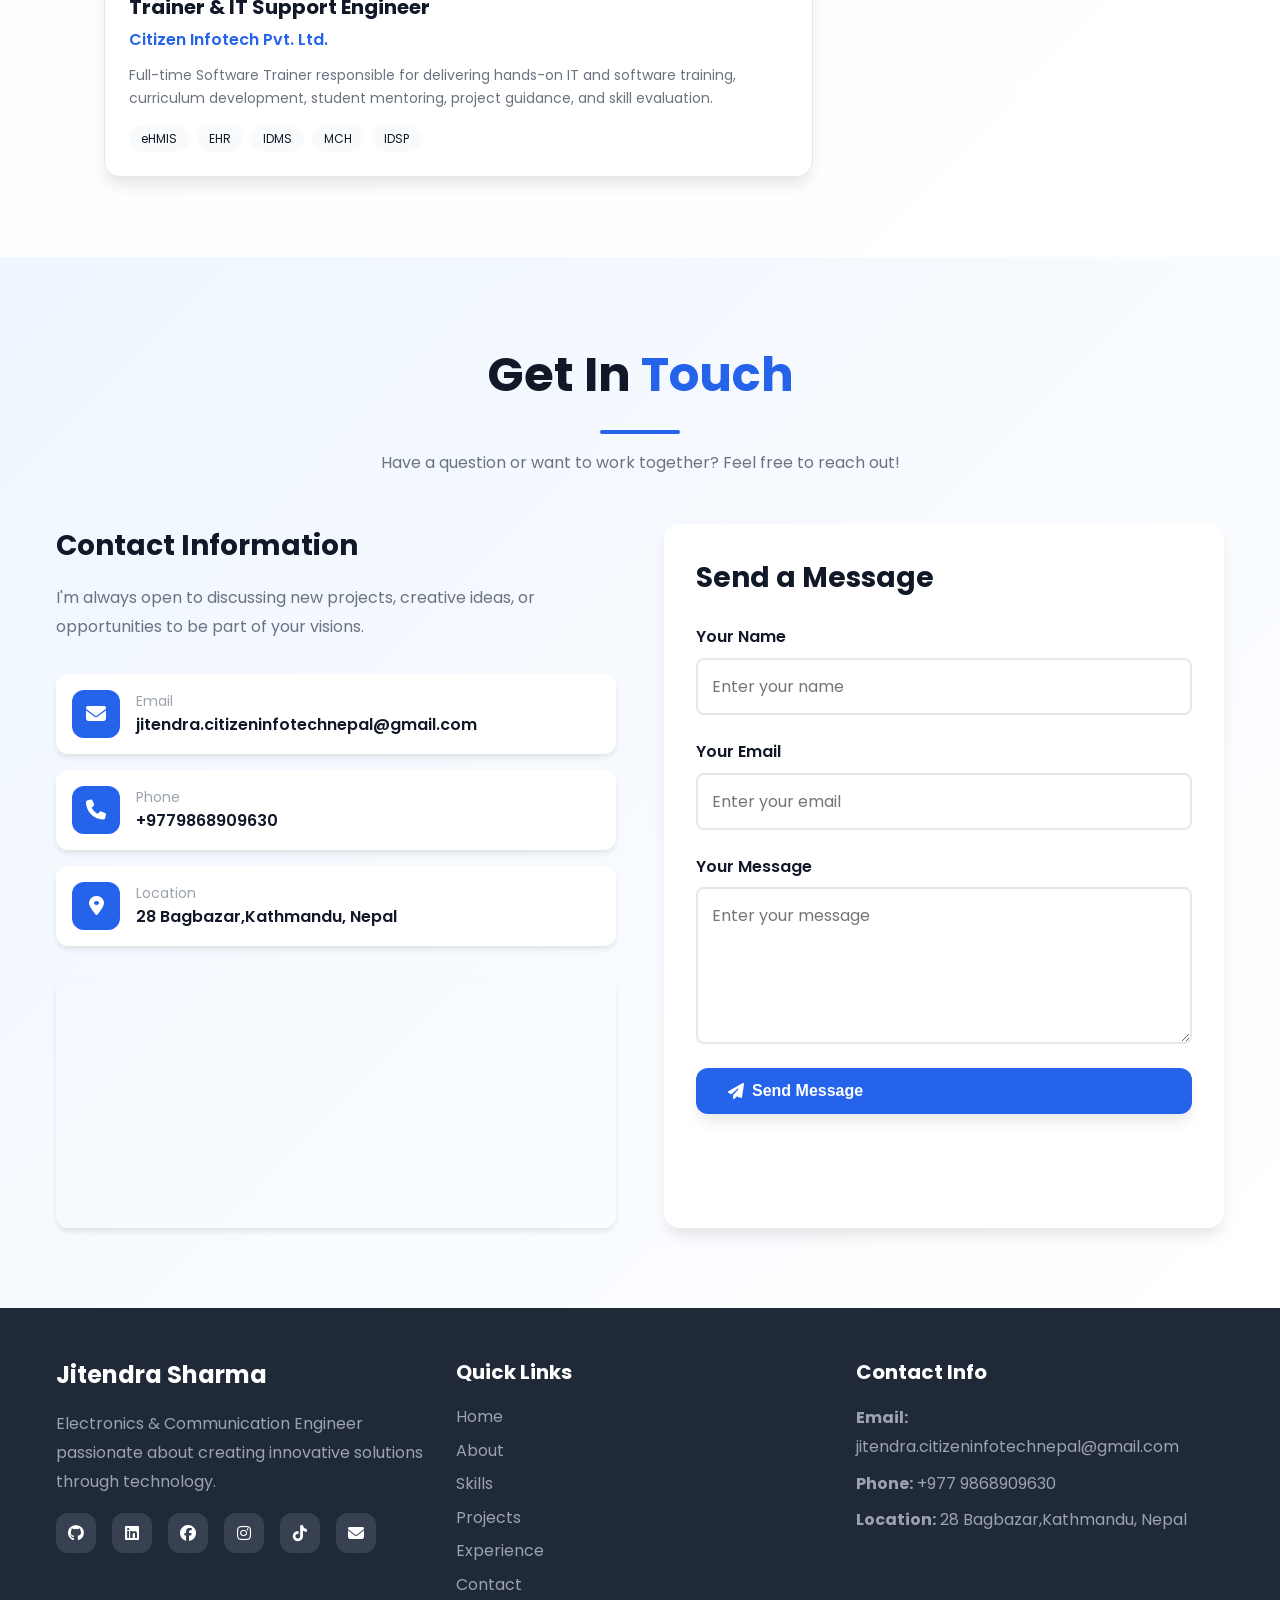
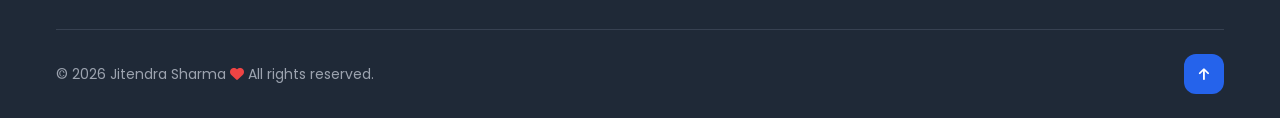
==== commit ea2ae484: "Update index.html" ====
--- a/index.html
+++ b/index.html
@@ -71,7 +71,7 @@
     <!-- Google Fonts -->
     <link rel="preconnect" href="https://fonts.googleapis.com">
     <link rel="preconnect" href="https://fonts.gstatic.com" crossorigin>
-    <link href="https://fonts.googleapis.com/css2?family=Poppins:wght@300;400;500;600;700;800&family=JetBrains+Mono:wght@400;500;600;700&display=swap"
+    <link href="https://fonts.googleapis.com/css2?family=Poppins:wght@300;400;500;600;700;800&display=swap"
         rel="stylesheet">
 
     <!-- Font Awesome Icons -->
@@ -966,15 +966,15 @@
         <div class="container">
             <button type="button" class="page-back-btn"><i class="fas fa-arrow-left"></i> Back to Home</button>
             <div class="section-header">
-                <span class="page-kicker">blog@jitendra:~$ tail -f posts.log<span class="cursor">_</span></span>
                 <h2>Latest <span class="highlight">Blog</span></h2>
                 <div class="underline"></div>
                 <p class="section-subtitle">Articles, tutorials and notes on embedded systems & engineering</p>
             </div>
-            <div class="blog-grid">
+            <div class="blog-grid" style="display:grid; grid-template-columns: repeat(auto-fill, minmax(300px, 1fr)); gap:25px; margin-top:40px;">
                 <!-- Blog posts loaded dynamically from admin panel -->
-                <p class="blog-empty">No blog posts yet. Check back soon!</p>
-            </div>
+                <p style="color:#888; grid-column: 1/-1; text-align:center;">No blog posts yet. Check back soon!</p>
+            </div>
+            <div class="blog-single-post" style="display:none; max-width:800px; margin:40px auto 0;"></div>
         </div>
     </section>
 
@@ -983,14 +983,13 @@
         <div class="container">
             <button type="button" class="page-back-btn"><i class="fas fa-arrow-left"></i> Back to Home</button>
             <div class="section-header">
-                <span class="page-kicker">learning@jitendra:~$ ./run_quiz.sh<span class="cursor">_</span></span>
                 <h2>My <span class="highlight">Learning</span> Hub</h2>
                 <div class="underline"></div>
                 <p class="section-subtitle">Courses, notes and practice questions</p>
             </div>
-            <div class="learning-courses">
+            <div class="learning-courses" style="margin-top:40px;">
                 <!-- Courses loaded dynamically from admin panel -->
-                <p class="blog-empty">No courses added yet. Check back soon!</p>
+                <p style="color:#888; text-align:center;">No courses added yet. Check back soon!</p>
             </div>
         </div>
     </section>
@@ -1157,6 +1156,25 @@
     </footer>
 
     <!-- Custom JavaScript -->
+    <!-- Firebase (cloud sync so Blog/Learning data shows on all devices/browsers) -->
+    <script src="https://www.gstatic.com/firebasejs/10.12.2/firebase-app-compat.js"></script>
+    <script src="https://www.gstatic.com/firebasejs/10.12.2/firebase-firestore-compat.js"></script>
+    <script>
+        const firebaseConfig = {
+            apiKey: "AIzaSyCeQMG9EKm7JhhXGcf9iVQazXKgEKKUN1M",
+            authDomain: "jitendra-sharma-portfoli-945d6.firebaseapp.com",
+            projectId: "jitendra-sharma-portfoli-945d6",
+            storageBucket: "jitendra-sharma-portfoli-945d6.firebasestorage.app",
+            messagingSenderId: "856409412134",
+            appId: "1:856409412134:web:63904ec719db1fb18f8ce7"
+        };
+        firebase.initializeApp(firebaseConfig);
+        window.db = firebase.firestore();
+    </script>
+    <!-- Firebase (syncs Blog & Learning data across all browsers/devices) -->
+    <script src="https://www.gstatic.com/firebasejs/10.12.2/firebase-app-compat.js"></script>
+    <script src="https://www.gstatic.com/firebasejs/10.12.2/firebase-firestore-compat.js"></script>
+    <script src="firebase-config.js"></script>
     <script src="script.js"></script>
 </body>
 
--- a/styles.css
+++ b/styles.css
@@ -397,6 +397,549 @@
     padding-top: 7rem;
 }
 
+/* ===================================
+   Blog & Learning — "Dev Console" Page Design
+   These two open as dedicated pages (see .page-section rules above), so
+   they get their own engineering-flavored identity: a dark terminal-like
+   surface, monospace accents, and a signature "window chrome" treatment
+   that echoes a code editor — distinct from the light corporate pages,
+   on purpose, since each is its own self-contained experience.
+   =================================== */
+#blog,
+#learning {
+    --dev-bg: #0a1120;
+    --dev-bg-alt: #0d1526;
+    --dev-surface: #111b30;
+    --dev-surface-hover: #16223d;
+    --dev-border: #223049;
+    --dev-text: #e6ebf5;
+    --dev-text-muted: #8695b7;
+    --dev-accent: #3b82f6;
+    --dev-accent-2: #22d3ee;
+    --dev-success: #34d399;
+    --dev-danger: #f87171;
+
+    background: radial-gradient(circle at 12% -10%, var(--dev-bg-alt) 0%, var(--dev-bg) 55%);
+    color: var(--dev-text);
+    padding: 7rem 1.5rem 6rem;
+}
+
+#blog .container,
+#learning .container {
+    max-width: 1140px;
+}
+
+#blog .section-header h2,
+#learning .section-header h2 {
+    color: var(--dev-text);
+}
+
+#blog .section-header h2 .highlight,
+#learning .section-header h2 .highlight {
+    background: linear-gradient(135deg, var(--dev-accent), var(--dev-accent-2));
+    -webkit-background-clip: text;
+    background-clip: text;
+    -webkit-text-fill-color: transparent;
+}
+
+#blog .section-header .underline,
+#learning .section-header .underline {
+    background: linear-gradient(90deg, var(--dev-accent), var(--dev-accent-2));
+}
+
+#blog .section-subtitle,
+#learning .section-subtitle {
+    color: var(--dev-text-muted);
+}
+
+/* Terminal-prompt eyebrow — the signature detail carried through both pages */
+.page-kicker {
+    display: inline-flex;
+    align-items: center;
+    gap: 0.15rem;
+    font-family: 'JetBrains Mono', monospace;
+    font-size: 0.8rem;
+    letter-spacing: 0.01em;
+    color: var(--dev-accent-2);
+    background: rgba(34, 211, 238, 0.08);
+    border: 1px solid rgba(34, 211, 238, 0.25);
+    padding: 0.4rem 1rem;
+    border-radius: 999px;
+    margin-bottom: 1.25rem;
+}
+
+.page-kicker .cursor {
+    animation: blink-cursor 1.1s steps(1) infinite;
+    margin-left: 0.15rem;
+}
+
+@keyframes blink-cursor {
+    50% { opacity: 0; }
+}
+
+/* Back button, restyled for the dark surface */
+#blog .page-back-btn,
+#learning .page-back-btn {
+    border-color: var(--dev-border);
+    color: var(--dev-text-muted);
+    background: var(--dev-surface);
+    font-family: 'JetBrains Mono', monospace;
+    font-size: 0.85rem;
+}
+
+#blog .page-back-btn:hover,
+#learning .page-back-btn:hover {
+    border-color: var(--dev-accent-2);
+    color: var(--dev-bg);
+    background: var(--dev-accent-2);
+}
+
+/* Empty-state placeholder */
+.blog-empty {
+    grid-column: 1 / -1;
+    text-align: center;
+    padding: 4rem 1.5rem;
+    font-family: 'JetBrains Mono', monospace;
+    font-size: 0.9rem;
+    color: var(--dev-text-muted);
+    border: 1px dashed var(--dev-border);
+    border-radius: 1rem;
+    background: var(--dev-surface);
+}
+
+/* Signature "window chrome" bar, used on blog cards & course cards */
+.win-chrome {
+    display: flex;
+    align-items: center;
+    gap: 0.45rem;
+    padding: 0.65rem 1rem;
+    background: var(--dev-bg-alt);
+    border-bottom: 1px solid var(--dev-border);
+}
+
+.win-chrome .dot {
+    width: 9px;
+    height: 9px;
+    border-radius: 50%;
+    flex-shrink: 0;
+}
+
+.win-chrome .dot.red { background: #f87171; }
+.win-chrome .dot.yellow { background: #fbbf24; }
+.win-chrome .dot.green { background: #34d399; }
+
+.win-chrome .win-path {
+    margin-left: 0.4rem;
+    font-family: 'JetBrains Mono', monospace;
+    font-size: 0.72rem;
+    color: var(--dev-text-muted);
+    overflow: hidden;
+    text-overflow: ellipsis;
+    white-space: nowrap;
+}
+
+/* ---- Blog grid & cards ---- */
+.blog-grid {
+    display: grid;
+    grid-template-columns: repeat(auto-fill, minmax(320px, 1fr));
+    gap: 1.75rem;
+    margin-top: 3rem;
+}
+
+.blog-card {
+    background: var(--dev-surface);
+    border: 1px solid var(--dev-border);
+    border-radius: 1rem;
+    overflow: hidden;
+    display: flex;
+    flex-direction: column;
+    transition: transform 0.25s ease, border-color 0.25s ease, box-shadow 0.25s ease;
+}
+
+.blog-card:hover {
+    transform: translateY(-6px);
+    border-color: var(--dev-accent);
+    box-shadow: 0 20px 40px -22px rgba(59, 130, 246, 0.55);
+}
+
+.blog-card-image {
+    width: 100%;
+    height: 180px;
+    object-fit: cover;
+    display: block;
+    border-bottom: 1px solid var(--dev-border);
+}
+
+.blog-card-body {
+    padding: 1.5rem;
+    display: flex;
+    flex-direction: column;
+    flex: 1;
+    gap: 0.75rem;
+}
+
+.blog-card-meta {
+    font-family: 'JetBrains Mono', monospace;
+    font-size: 0.72rem;
+    color: var(--dev-accent-2);
+    letter-spacing: 0.02em;
+}
+
+.blog-card-body h3 {
+    font-size: 1.2rem;
+    color: var(--dev-text);
+    margin: 0;
+    line-height: 1.4;
+}
+
+.blog-card-body .excerpt {
+    color: var(--dev-text-muted);
+    font-size: 0.92rem;
+    line-height: 1.6;
+    flex: 1;
+    margin: 0;
+}
+
+.blog-card-tags {
+    display: flex;
+    flex-wrap: wrap;
+    gap: 0.4rem;
+}
+
+.blog-card-tags .skill-tag {
+    font-family: 'JetBrains Mono', monospace;
+    font-size: 0.7rem;
+    background: rgba(59, 130, 246, 0.12);
+    color: var(--dev-accent-2);
+    border: 1px solid rgba(59, 130, 246, 0.3);
+    padding: 0.2rem 0.6rem;
+    border-radius: 999px;
+}
+
+.btn-read-more,
+.btn-check-answer {
+    align-self: flex-start;
+    margin-top: 0.25rem;
+    padding: 0.6rem 1.3rem;
+    border: none;
+    border-radius: 999px;
+    background: linear-gradient(135deg, var(--dev-accent), var(--dev-accent-2));
+    color: #fff;
+    font-weight: 600;
+    font-size: 0.85rem;
+    font-family: 'Poppins', sans-serif;
+    cursor: pointer;
+    transition: transform 0.2s ease, box-shadow 0.2s ease;
+}
+
+.btn-read-more:hover,
+.btn-check-answer:hover {
+    transform: translateY(-2px);
+    box-shadow: 0 12px 22px -10px rgba(59, 130, 246, 0.6);
+}
+
+.blog-full-content {
+    margin-top: 0.5rem;
+    padding-top: 0.85rem;
+    border-top: 1px solid var(--dev-border);
+    white-space: pre-wrap;
+    color: var(--dev-text-muted);
+    font-size: 0.9rem;
+    line-height: 1.7;
+}
+
+/* ---- Learning: courses, modules, MCQs ---- */
+.learning-courses {
+    margin-top: 3rem;
+    display: flex;
+    flex-direction: column;
+    gap: 1.5rem;
+}
+
+.course-card {
+    background: var(--dev-surface);
+    border: 1px solid var(--dev-border);
+    border-radius: 1rem;
+    overflow: hidden;
+}
+
+.course-header {
+    padding: 1.4rem 1.5rem;
+    display: flex;
+    align-items: center;
+    gap: 1.1rem;
+    cursor: pointer;
+    background: linear-gradient(135deg, rgba(59, 130, 246, 0.09), rgba(34, 211, 238, 0.05));
+    transition: background 0.2s ease;
+}
+
+.course-header:hover {
+    background: linear-gradient(135deg, rgba(59, 130, 246, 0.16), rgba(34, 211, 238, 0.09));
+}
+
+.course-icon {
+    width: 48px;
+    height: 48px;
+    border-radius: 0.85rem;
+    display: flex;
+    align-items: center;
+    justify-content: center;
+    background: linear-gradient(135deg, var(--dev-accent), var(--dev-accent-2));
+    color: #fff;
+    font-size: 1.25rem;
+    flex-shrink: 0;
+}
+
+.course-header-text {
+    flex: 1;
+    min-width: 0;
+}
+
+.course-header-text h3 {
+    margin: 0;
+    color: var(--dev-text);
+    font-size: 1.15rem;
+}
+
+.course-header-text p {
+    margin: 0.3rem 0 0;
+    color: var(--dev-text-muted);
+    font-size: 0.88rem;
+}
+
+.course-header-chevron {
+    color: var(--dev-text-muted);
+    transition: transform 0.25s ease, color 0.25s ease;
+    flex-shrink: 0;
+}
+
+.course-card.open .course-header-chevron {
+    transform: rotate(180deg);
+    color: var(--dev-accent-2);
+}
+
+.course-body {
+    border-top: 1px solid var(--dev-border);
+}
+
+.learning-module {
+    border-top: 1px solid var(--dev-border);
+}
+
+.learning-module:first-child {
+    border-top: none;
+}
+
+.module-header {
+    padding: 1.1rem 1.5rem;
+    cursor: pointer;
+    display: flex;
+    justify-content: space-between;
+    align-items: center;
+    gap: 1rem;
+    transition: background 0.2s ease;
+}
+
+.module-header:hover {
+    background: var(--dev-surface-hover);
+}
+
+.module-header-left {
+    display: flex;
+    align-items: center;
+    gap: 0.75rem;
+    min-width: 0;
+}
+
+.module-index {
+    font-family: 'JetBrains Mono', monospace;
+    font-size: 0.72rem;
+    color: var(--dev-accent-2);
+    background: rgba(34, 211, 238, 0.1);
+    border: 1px solid rgba(34, 211, 238, 0.25);
+    border-radius: 0.4rem;
+    padding: 0.15rem 0.5rem;
+    flex-shrink: 0;
+}
+
+.module-header strong {
+    color: var(--dev-text);
+    font-size: 0.98rem;
+    font-weight: 600;
+}
+
+.module-header-right {
+    display: flex;
+    align-items: center;
+    gap: 0.9rem;
+    flex-shrink: 0;
+}
+
+.module-score {
+    font-family: 'JetBrains Mono', monospace;
+    font-size: 0.75rem;
+    color: var(--dev-text-muted);
+    white-space: nowrap;
+}
+
+.module-header i.fa-chevron-down {
+    color: var(--dev-text-muted);
+    transition: transform 0.25s ease, color 0.25s ease;
+}
+
+.learning-module.open .module-header i.fa-chevron-down {
+    transform: rotate(180deg);
+    color: var(--dev-accent-2);
+}
+
+.module-body {
+    padding: 0 1.5rem 1.5rem;
+}
+
+.module-notes {
+    white-space: pre-wrap;
+    color: var(--dev-text-muted);
+    font-size: 0.9rem;
+    line-height: 1.7;
+    background: var(--dev-bg-alt);
+    border: 1px solid var(--dev-border);
+    border-radius: 0.75rem;
+    padding: 1rem 1.2rem;
+    margin-bottom: 1.25rem;
+}
+
+.mcq-block {
+    margin: 1rem 0;
+    padding: 1.25rem;
+    background: var(--dev-bg-alt);
+    border: 1px solid var(--dev-border);
+    border-radius: 0.85rem;
+    transition: border-color 0.2s ease;
+}
+
+.mcq-block.answered.correct {
+    border-color: rgba(52, 211, 153, 0.5);
+}
+
+.mcq-block.answered.incorrect {
+    border-color: rgba(248, 113, 113, 0.5);
+}
+
+.mcq-question {
+    font-weight: 600;
+    color: var(--dev-text);
+    margin: 0 0 0.9rem;
+    display: flex;
+    gap: 0.6rem;
+    font-size: 0.96rem;
+    line-height: 1.5;
+}
+
+.mcq-question .q-num {
+    font-family: 'JetBrains Mono', monospace;
+    color: var(--dev-accent-2);
+    flex-shrink: 0;
+}
+
+.mcq-option {
+    display: flex;
+    align-items: center;
+    gap: 0.6rem;
+    padding: 0.7rem 1rem;
+    margin: 0.5rem 0;
+    border: 1px solid var(--dev-border);
+    border-radius: 0.6rem;
+    cursor: pointer;
+    color: var(--dev-text-muted);
+    font-size: 0.9rem;
+    transition: border-color 0.2s ease, background 0.2s ease, color 0.2s ease;
+}
+
+.mcq-option:hover {
+    border-color: var(--dev-accent);
+    color: var(--dev-text);
+}
+
+.mcq-option input[type="radio"] {
+    accent-color: var(--dev-accent-2);
+    flex-shrink: 0;
+}
+
+.mcq-option.selected {
+    border-color: var(--dev-accent-2);
+    background: rgba(34, 211, 238, 0.08);
+    color: var(--dev-text);
+}
+
+.mcq-block.answered .mcq-option {
+    cursor: default;
+}
+
+.mcq-block.answered .mcq-option.correct-option {
+    border-color: var(--dev-success);
+    background: rgba(52, 211, 153, 0.1);
+    color: var(--dev-text);
+}
+
+.mcq-block.answered .mcq-option.wrong-option {
+    border-color: var(--dev-danger);
+    background: rgba(248, 113, 113, 0.1);
+    color: var(--dev-text);
+}
+
+.mcq-result {
+    margin-top: 0.7rem;
+    font-size: 0.85rem;
+    font-weight: 600;
+    display: none;
+    align-items: center;
+    gap: 0.4rem;
+}
+
+.mcq-result.correct { color: var(--dev-success); }
+.mcq-result.incorrect { color: var(--dev-danger); }
+
+.mcq-explanation {
+    margin-top: 0.5rem;
+    font-size: 0.82rem;
+    color: var(--dev-text-muted);
+    display: none;
+    line-height: 1.6;
+    padding-top: 0.5rem;
+    border-top: 1px dashed var(--dev-border);
+}
+
+@media (prefers-reduced-motion: reduce) {
+    .page-kicker .cursor { animation: none; }
+    .blog-card,
+    .btn-read-more,
+    .btn-check-answer,
+    .course-header-chevron,
+    .module-header i.fa-chevron-down {
+        transition: none;
+    }
+}
+
+@media (max-width: 768px) {
+    #blog,
+    #learning {
+        padding: 6rem 1rem 4rem;
+    }
+
+    .course-header {
+        padding: 1.1rem;
+    }
+
+    .module-header {
+        padding: 1rem;
+        flex-wrap: wrap;
+    }
+
+    .module-body {
+        padding: 0 1rem 1.25rem;
+    }
+}
+
 .page-back-btn {
     display: none;
     align-items: center;
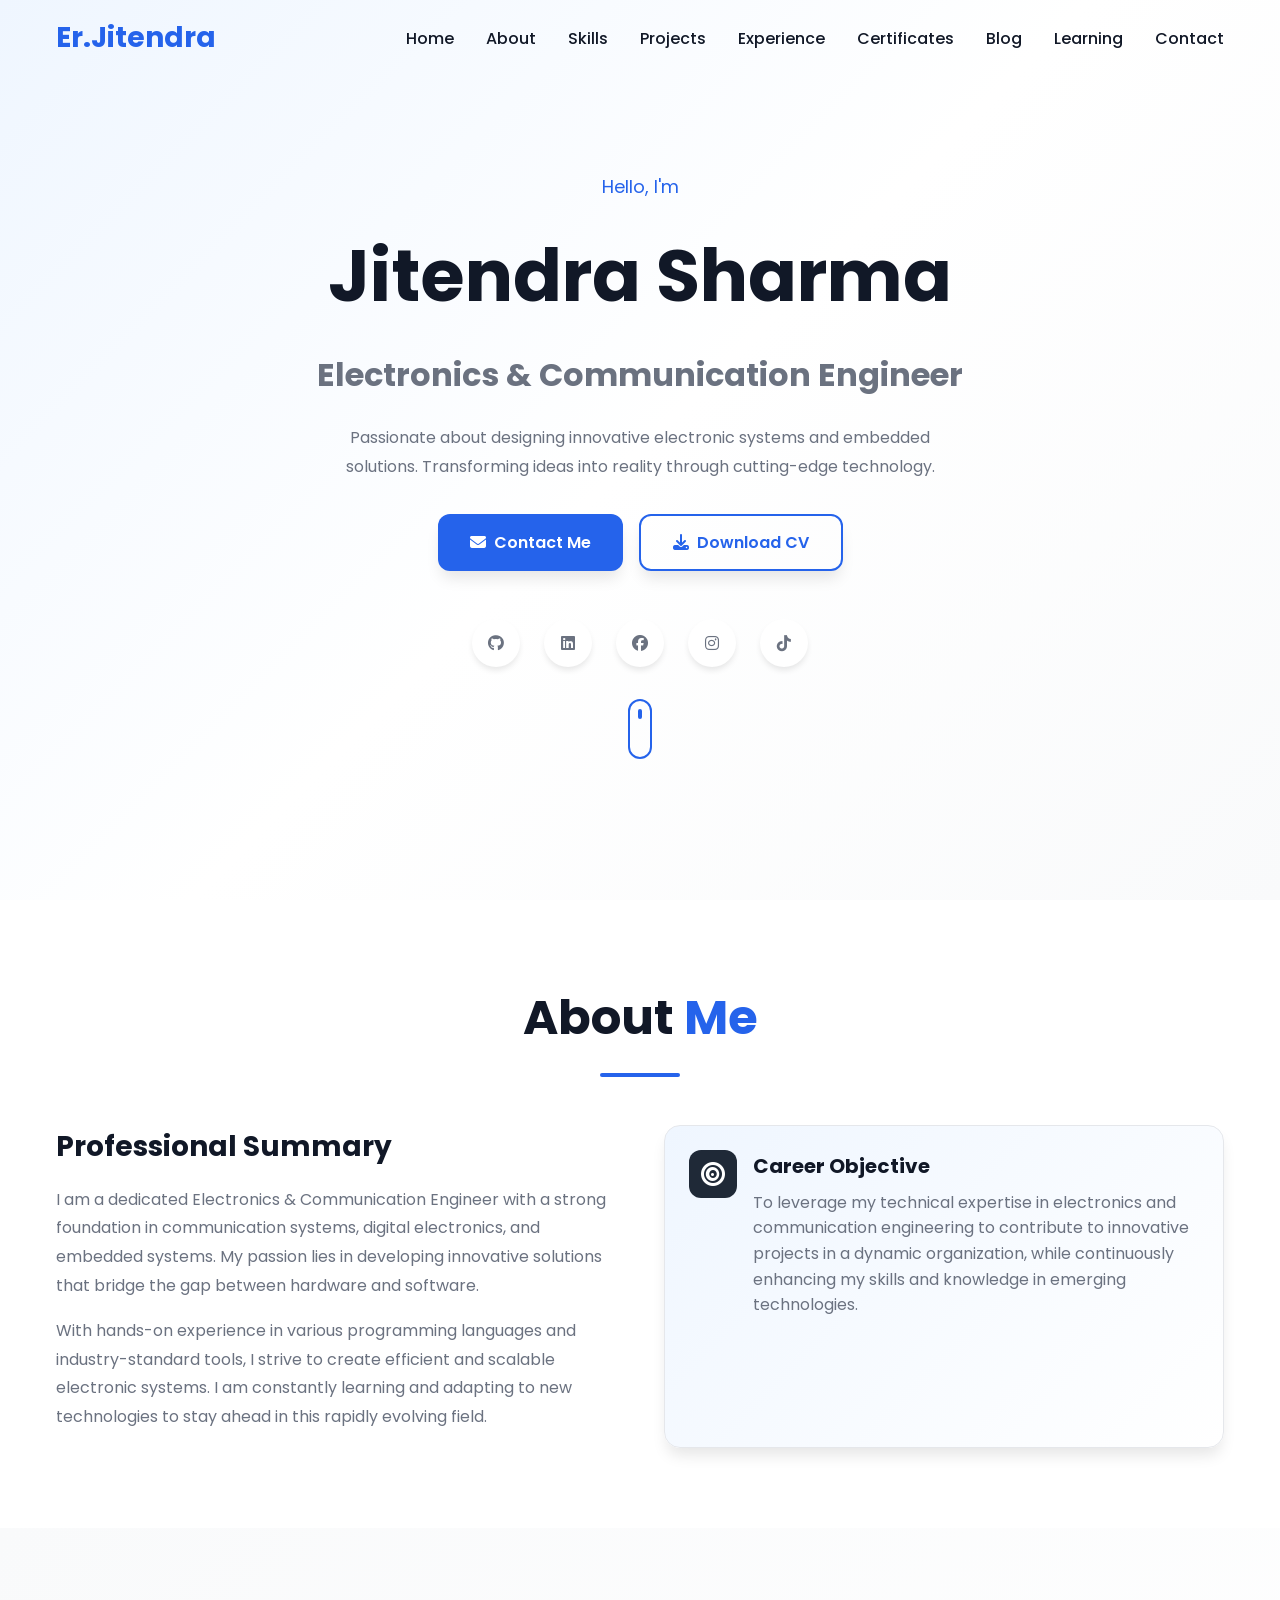
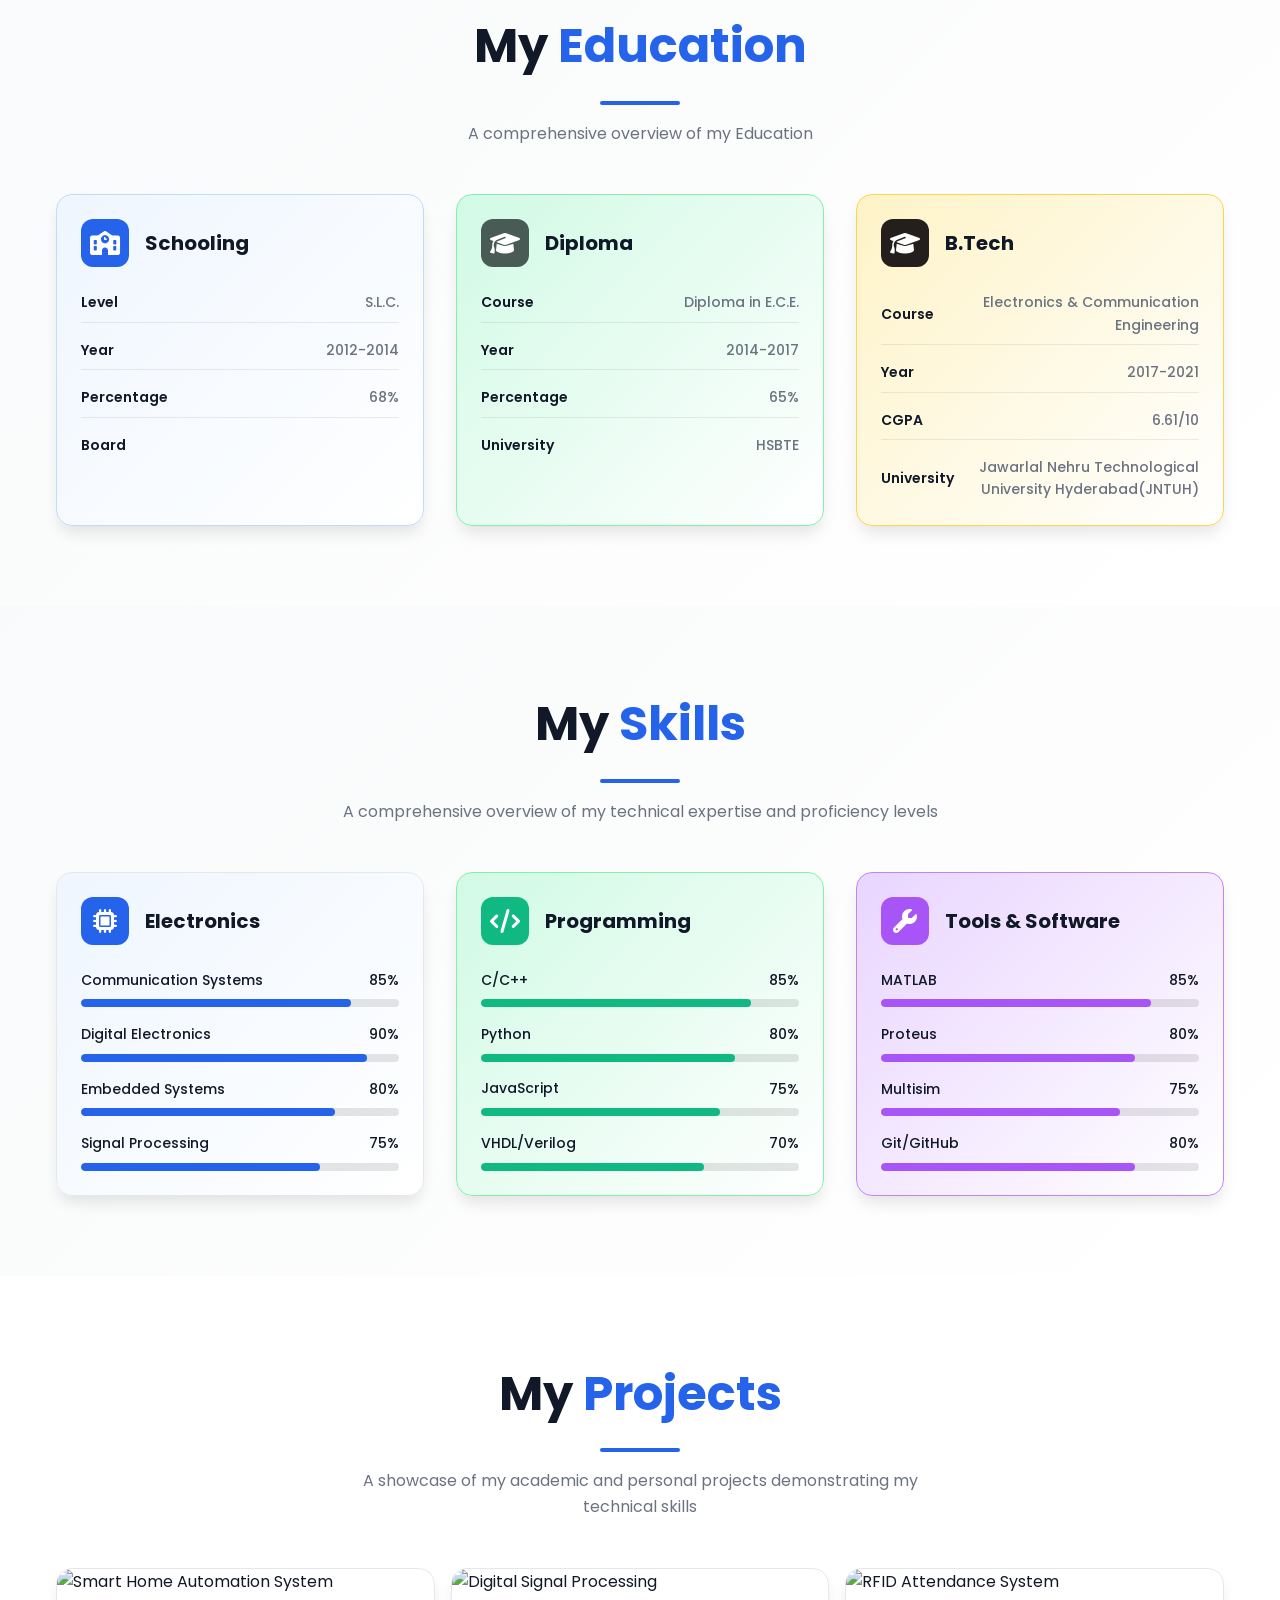
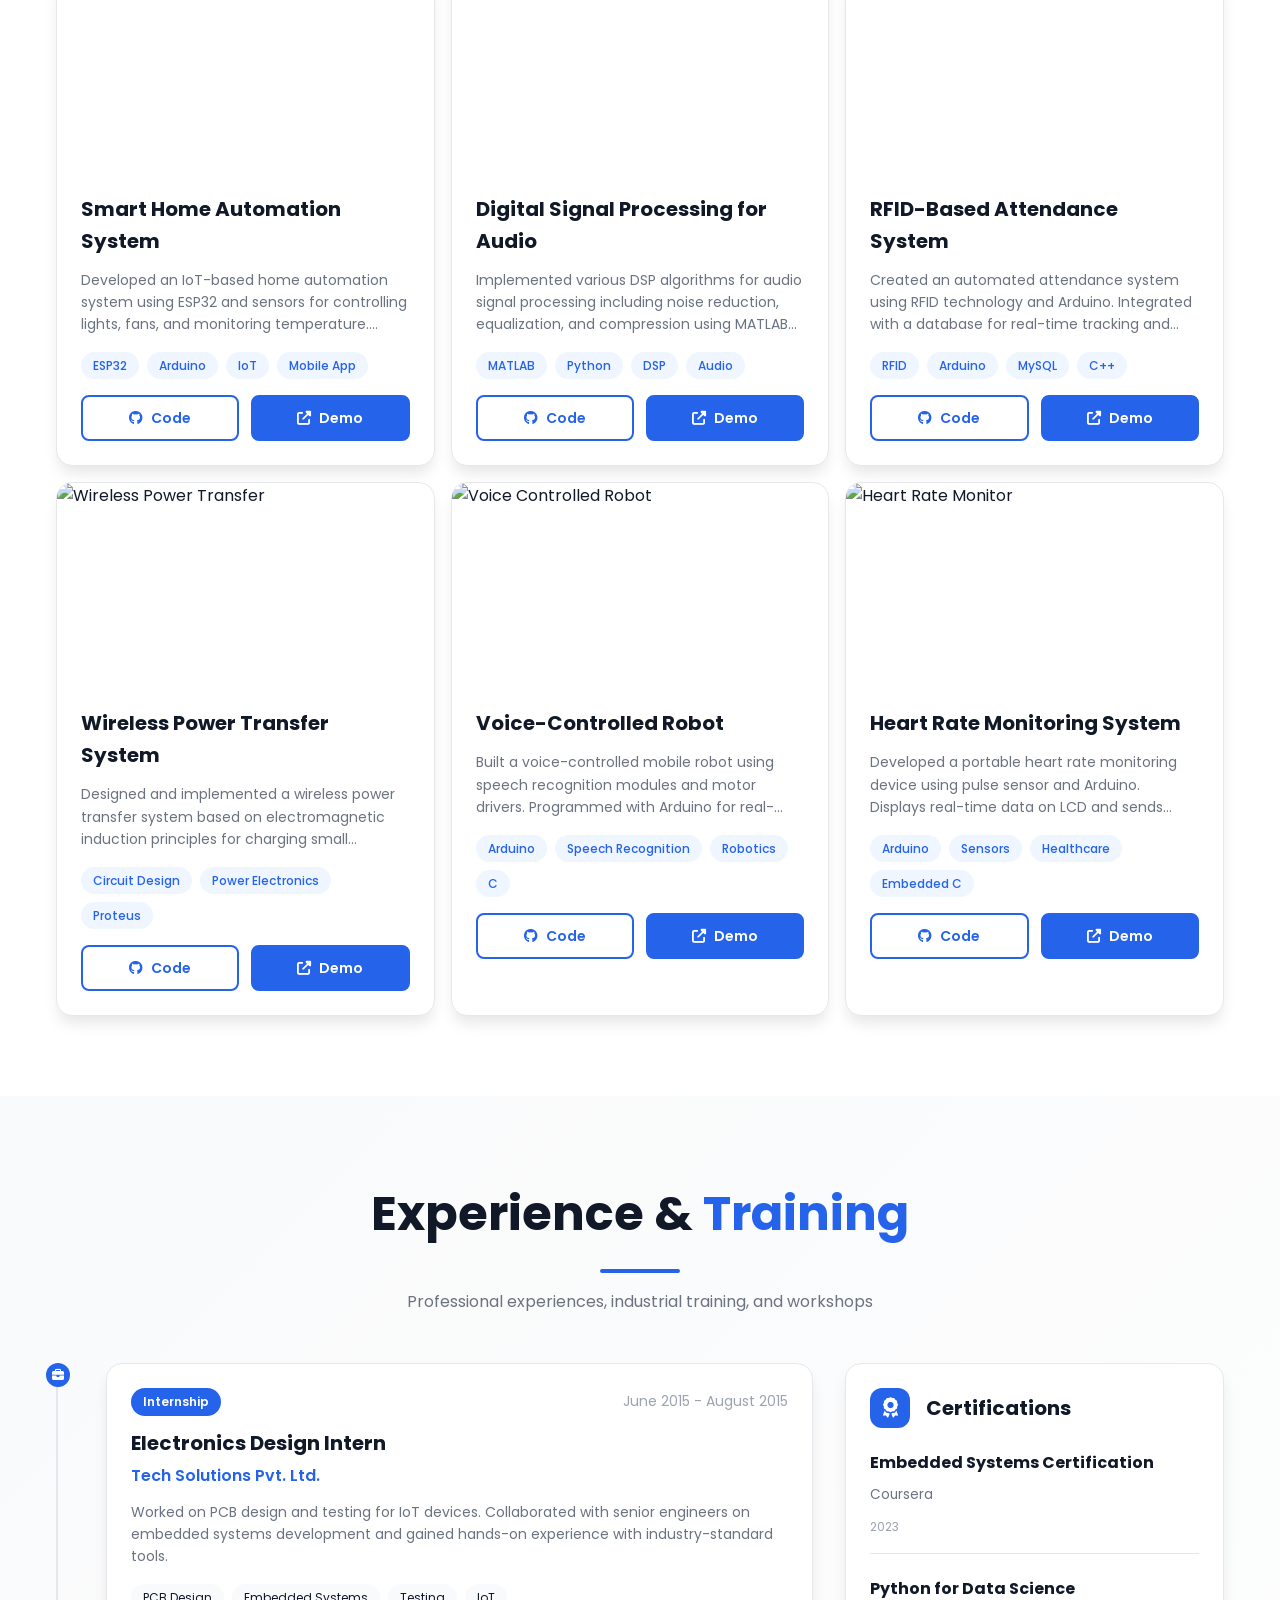
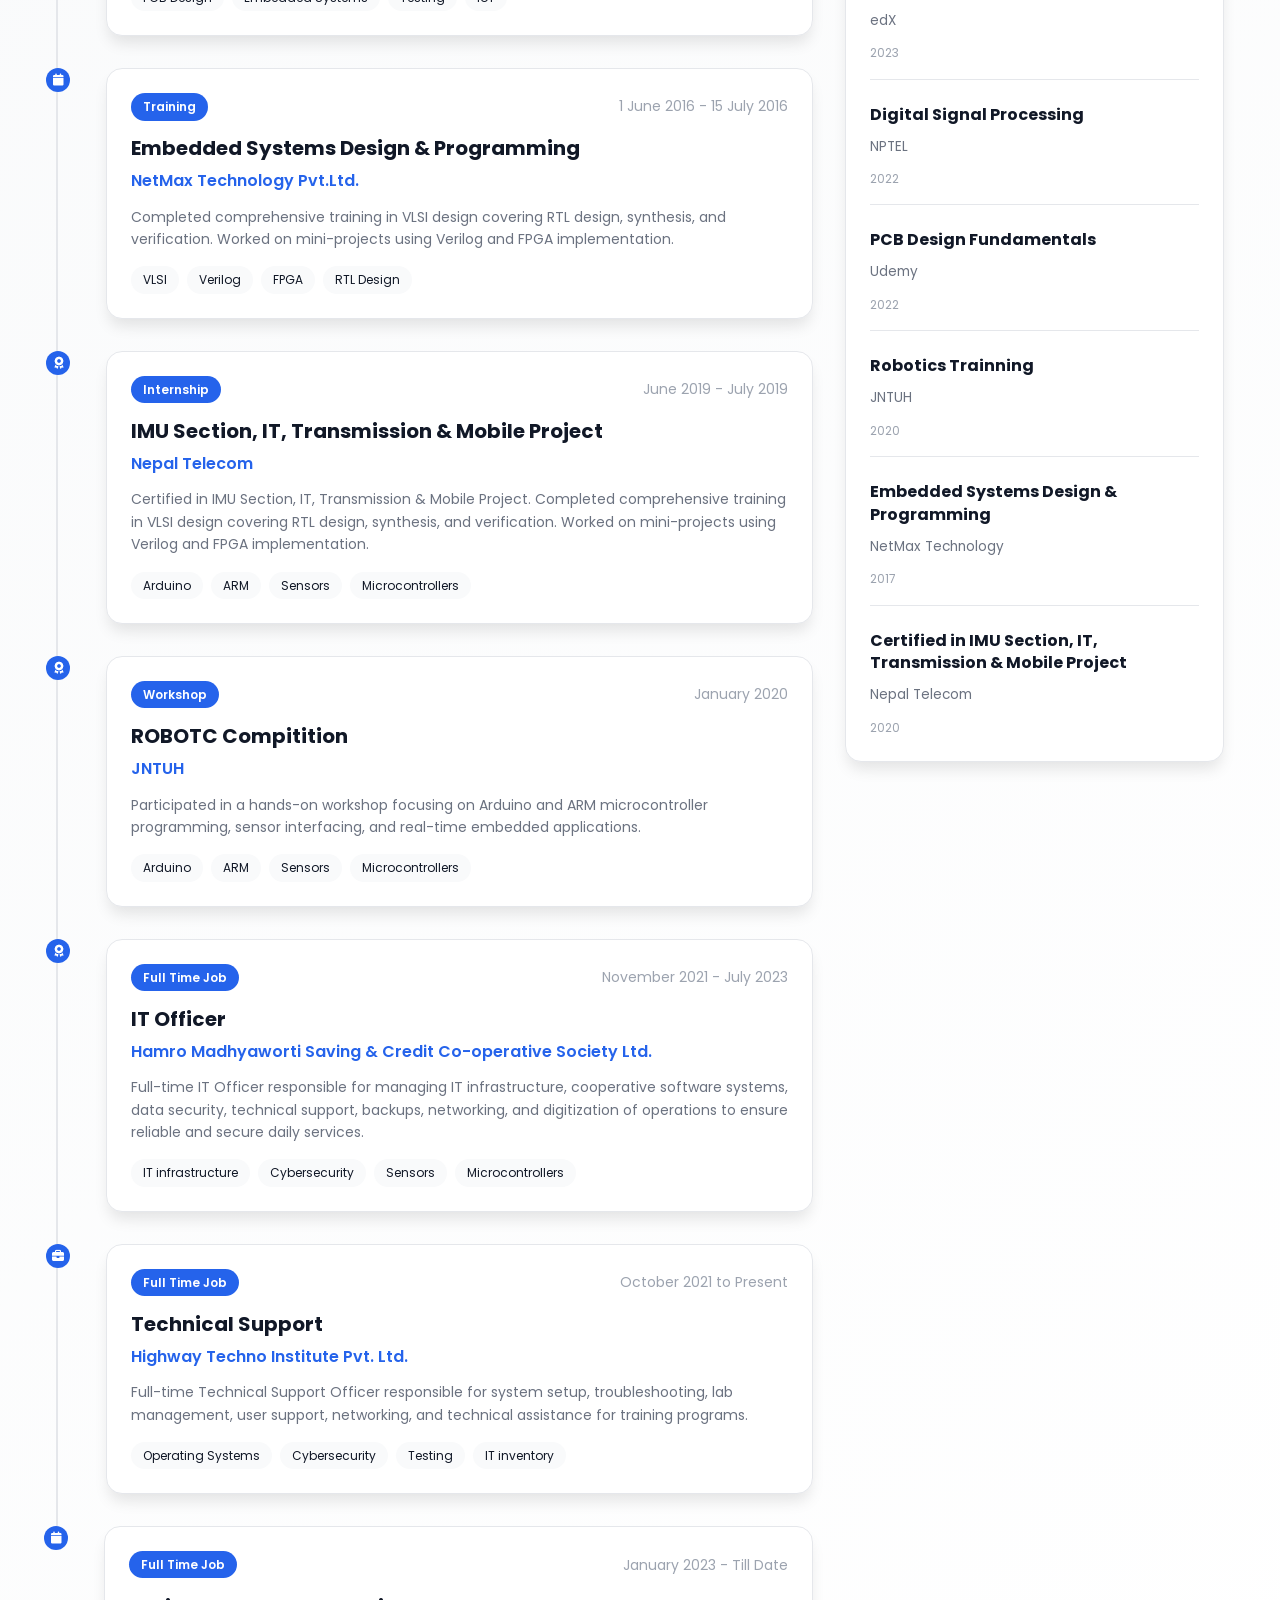
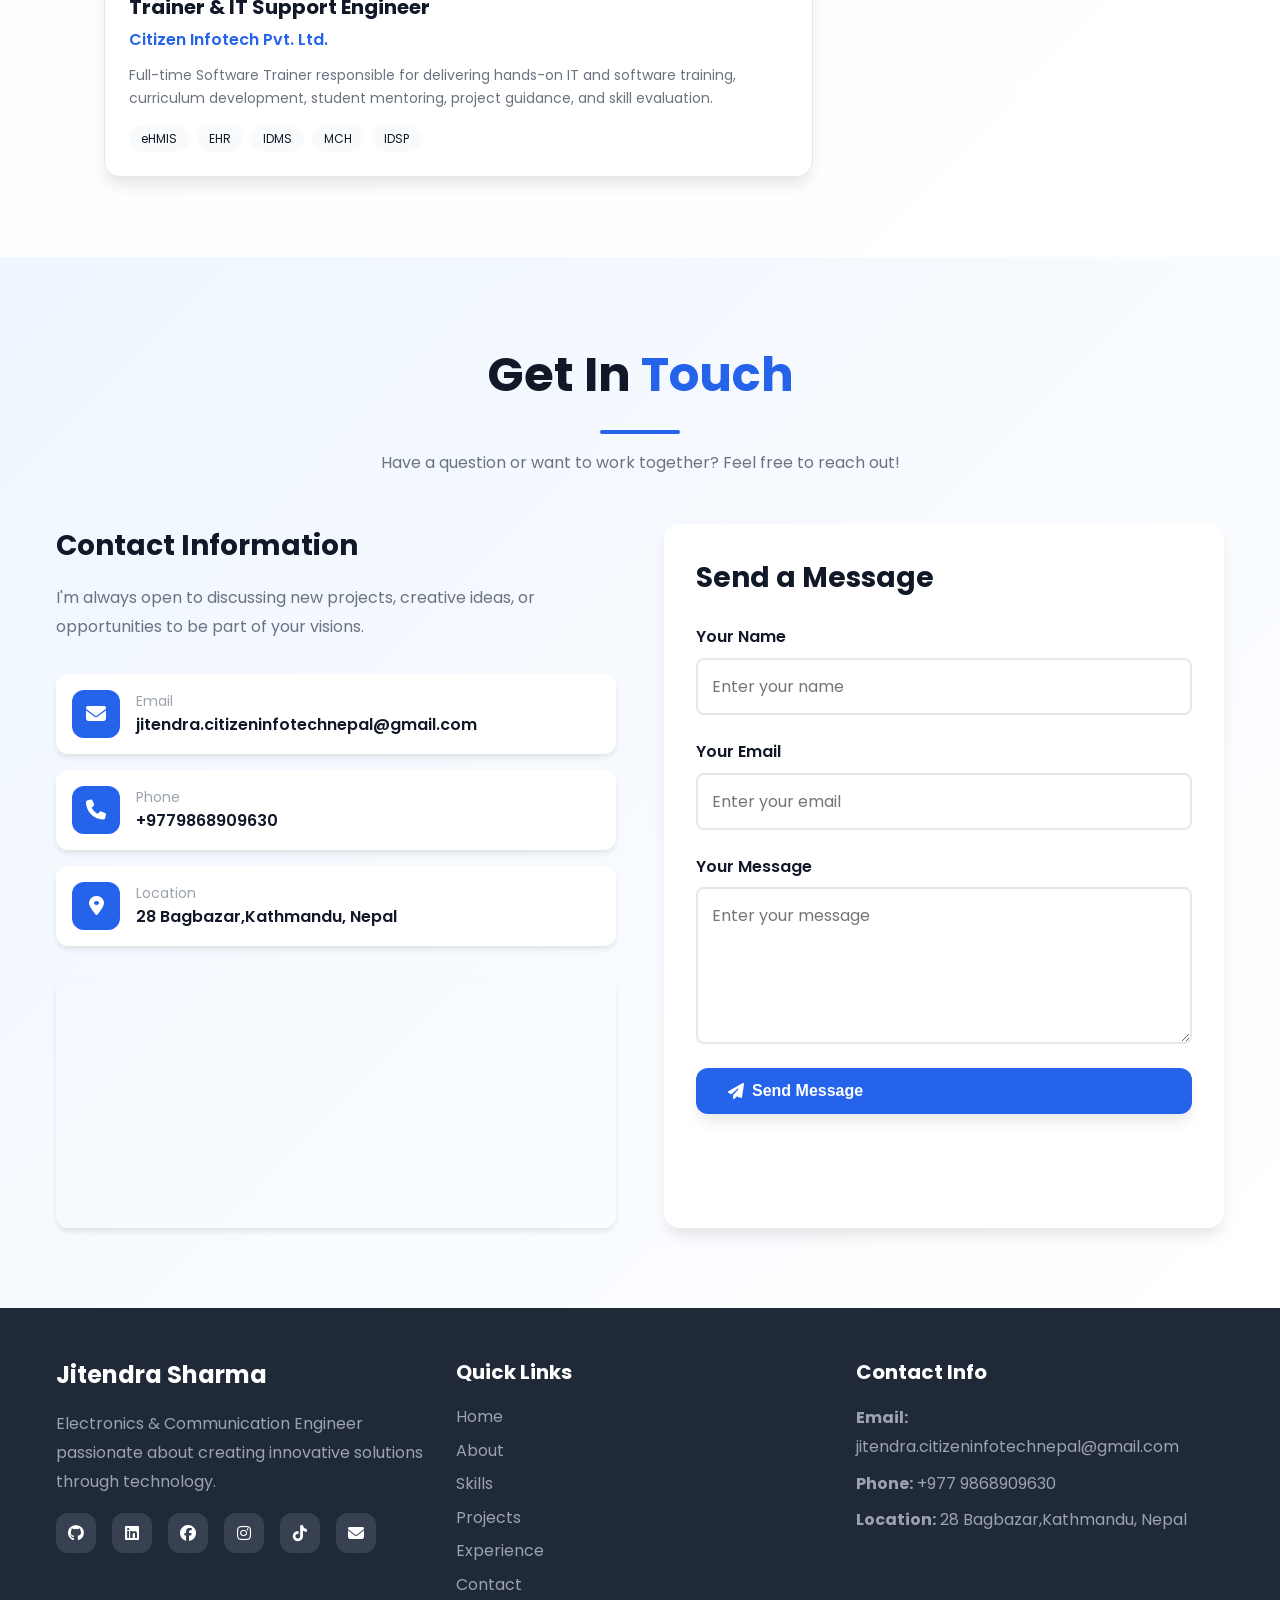
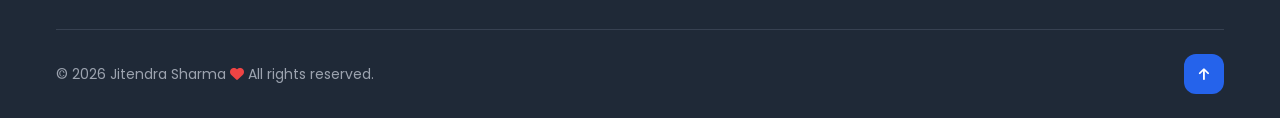
==== commit 6319a8e8: "Update Google Fonts and modify blog/learning sections" ====
--- a/index.html
+++ b/index.html
@@ -71,7 +71,7 @@
     <!-- Google Fonts -->
     <link rel="preconnect" href="https://fonts.googleapis.com">
     <link rel="preconnect" href="https://fonts.gstatic.com" crossorigin>
-    <link href="https://fonts.googleapis.com/css2?family=Poppins:wght@300;400;500;600;700;800&display=swap"
+    <link href="https://fonts.googleapis.com/css2?family=Poppins:wght@300;400;500;600;700;800&family=JetBrains+Mono:wght@400;500;600;700&display=swap"
         rel="stylesheet">
 
     <!-- Font Awesome Icons -->
@@ -966,13 +966,14 @@
         <div class="container">
             <button type="button" class="page-back-btn"><i class="fas fa-arrow-left"></i> Back to Home</button>
             <div class="section-header">
+                <span class="page-kicker">blog@jitendra:~$ tail -f posts.log<span class="cursor">_</span></span>
                 <h2>Latest <span class="highlight">Blog</span></h2>
                 <div class="underline"></div>
                 <p class="section-subtitle">Articles, tutorials and notes on embedded systems & engineering</p>
             </div>
-            <div class="blog-grid" style="display:grid; grid-template-columns: repeat(auto-fill, minmax(300px, 1fr)); gap:25px; margin-top:40px;">
+            <div class="blog-grid">
                 <!-- Blog posts loaded dynamically from admin panel -->
-                <p style="color:#888; grid-column: 1/-1; text-align:center;">No blog posts yet. Check back soon!</p>
+                <p class="blog-empty">No blog posts yet. Check back soon!</p>
             </div>
             <div class="blog-single-post" style="display:none; max-width:800px; margin:40px auto 0;"></div>
         </div>
@@ -983,13 +984,14 @@
         <div class="container">
             <button type="button" class="page-back-btn"><i class="fas fa-arrow-left"></i> Back to Home</button>
             <div class="section-header">
+                <span class="page-kicker">learning@jitendra:~$ ./run_quiz.sh<span class="cursor">_</span></span>
                 <h2>My <span class="highlight">Learning</span> Hub</h2>
                 <div class="underline"></div>
                 <p class="section-subtitle">Courses, notes and practice questions</p>
             </div>
-            <div class="learning-courses" style="margin-top:40px;">
+            <div class="learning-courses">
                 <!-- Courses loaded dynamically from admin panel -->
-                <p style="color:#888; text-align:center;">No courses added yet. Check back soon!</p>
+                <p class="blog-empty">No courses added yet. Check back soon!</p>
             </div>
         </div>
     </section>
@@ -1171,10 +1173,6 @@
         firebase.initializeApp(firebaseConfig);
         window.db = firebase.firestore();
     </script>
-    <!-- Firebase (syncs Blog & Learning data across all browsers/devices) -->
-    <script src="https://www.gstatic.com/firebasejs/10.12.2/firebase-app-compat.js"></script>
-    <script src="https://www.gstatic.com/firebasejs/10.12.2/firebase-firestore-compat.js"></script>
-    <script src="firebase-config.js"></script>
     <script src="script.js"></script>
 </body>
 
